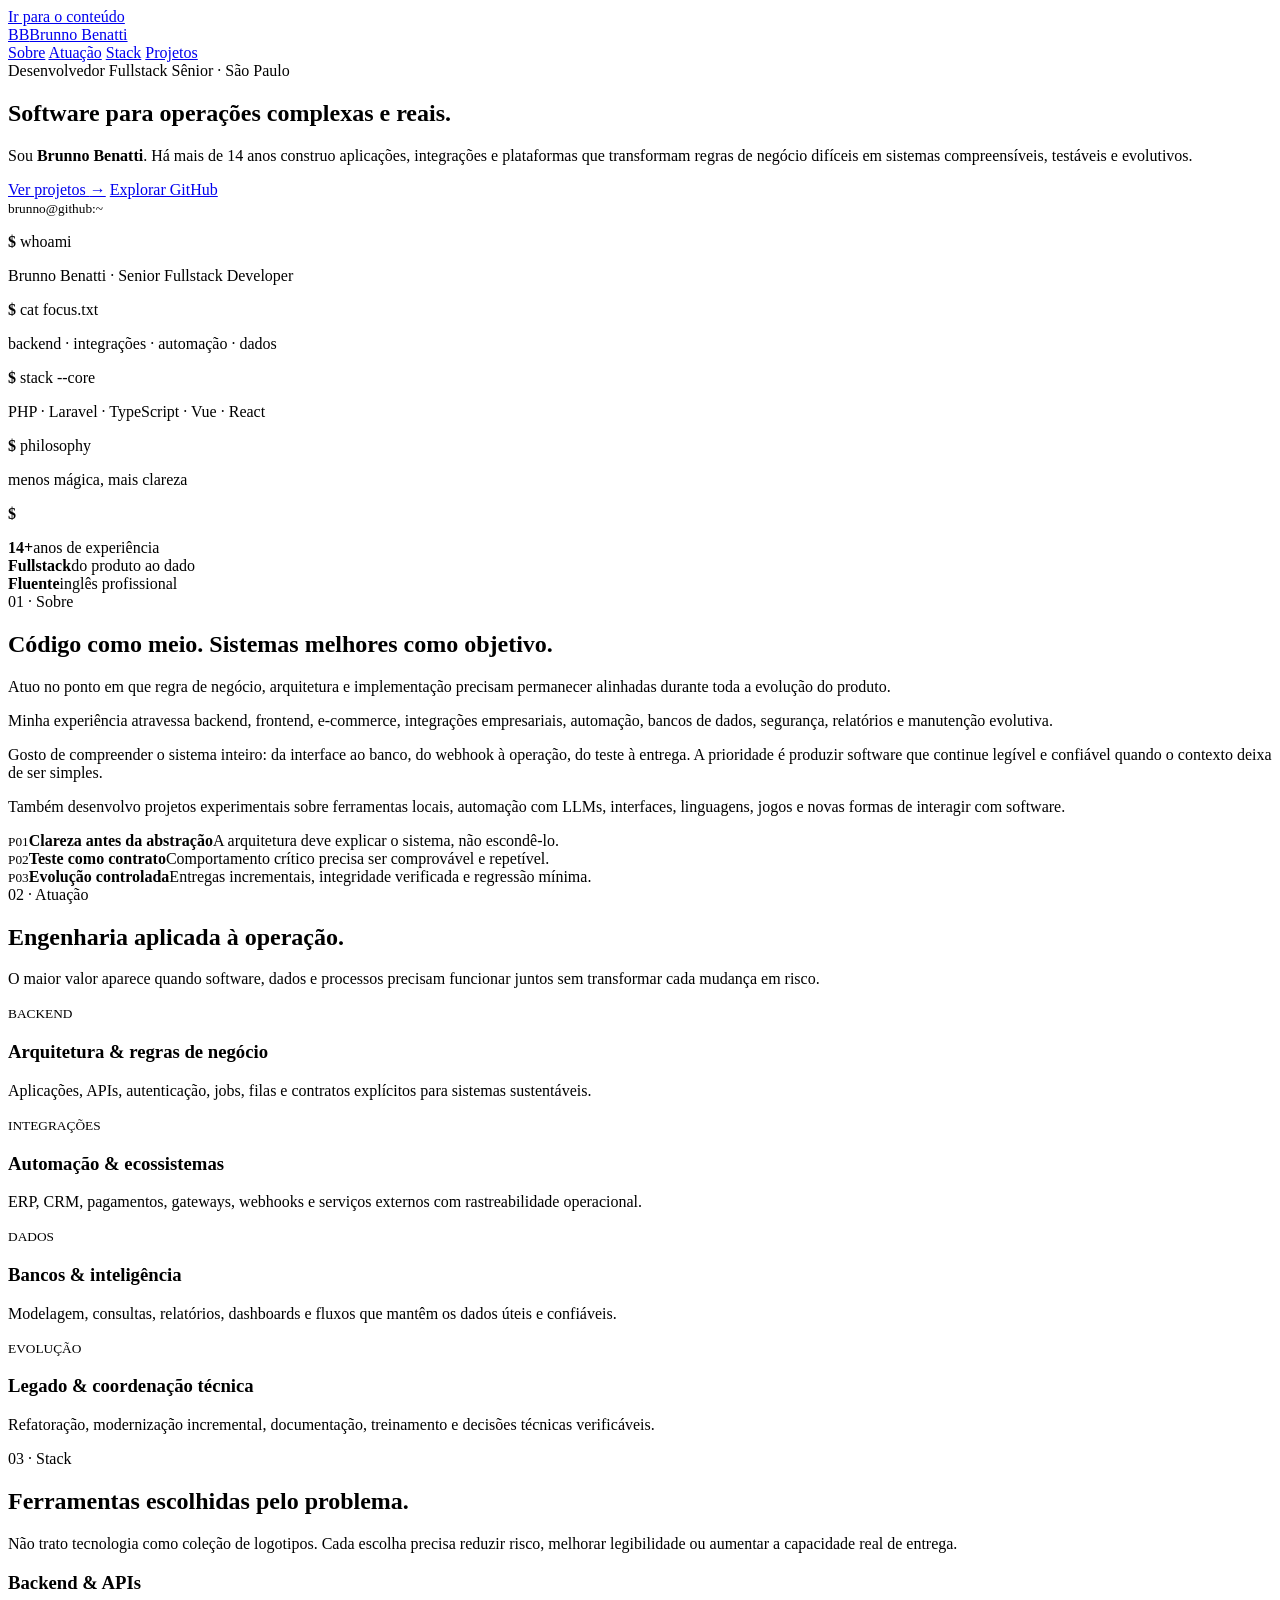
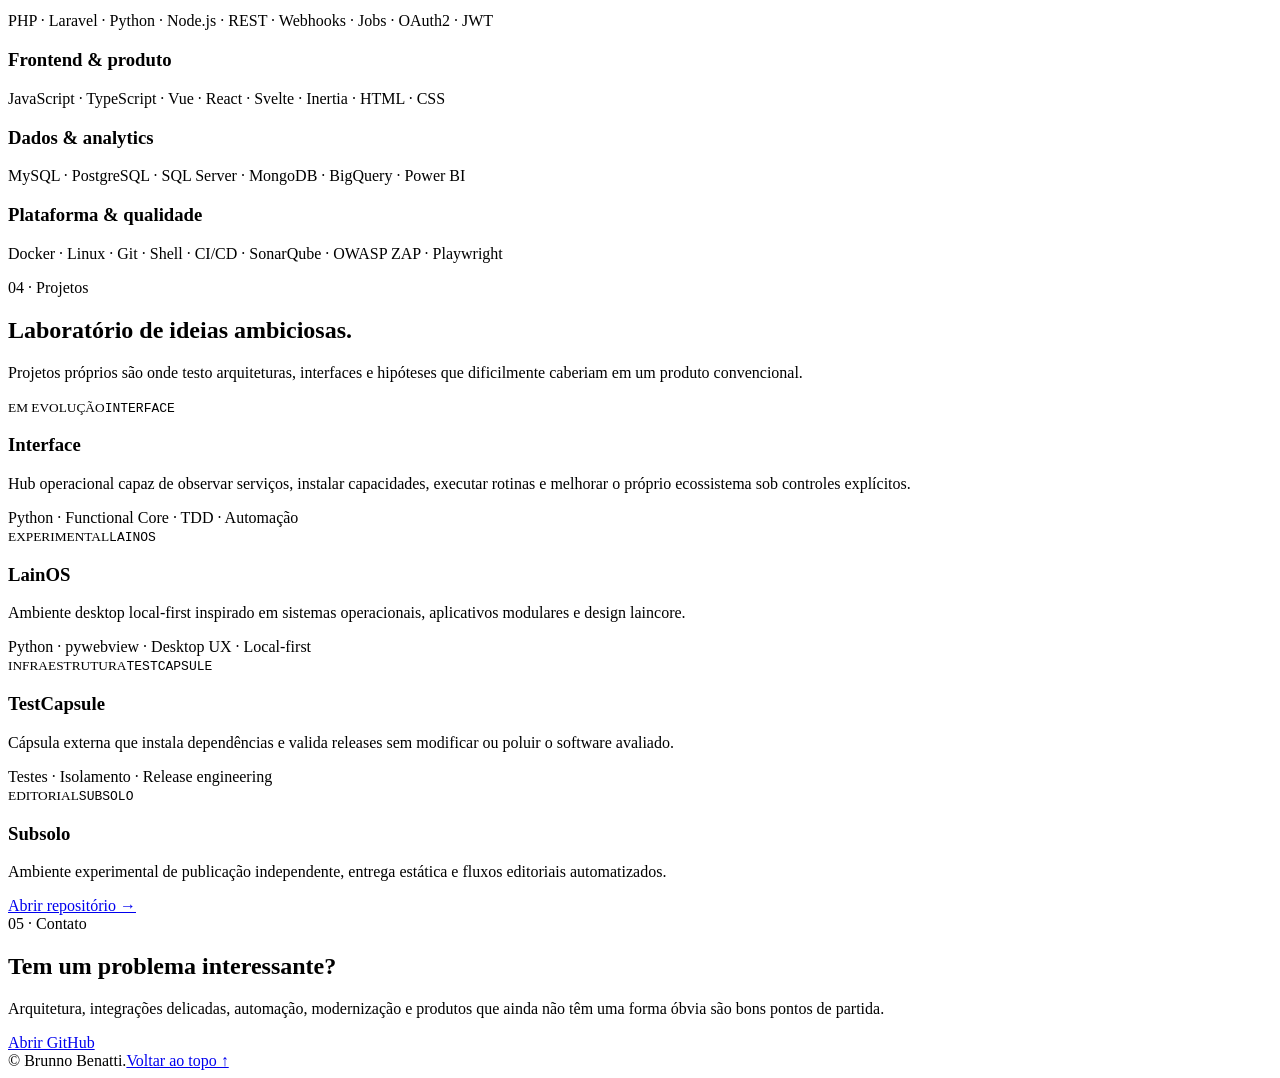
==== index.html @ 85a85fed "move portfolio page to profile repository" ====
<!doctype html>
<html lang="pt-BR">
<head>
  <meta charset="utf-8">
  <meta name="viewport" content="width=device-width, initial-scale=1">
  <meta name="theme-color" content="#0b0712">
  <meta name="description" content="Portfólio de Brunno Benatti, Desenvolvedor Fullstack Sênior especializado em backend, integrações, automação, dados e modernização de sistemas.">
  <meta name="author" content="Brunno Benatti">
  <meta property="og:title" content="Brunno Benatti — Desenvolvedor Fullstack Sênior">
  <meta property="og:description" content="Backend, integrações, automação, dados e software para operações complexas.">
  <meta property="og:type" content="website">
  <meta property="og:url" content="https://brunno-benatti.github.io/">
  <meta property="og:locale" content="pt_BR">
  <link rel="canonical" href="https://brunno-benatti.github.io/">
  <title>Brunno Benatti — Desenvolvedor Fullstack Sênior</title>
  <link rel="stylesheet" href="styles.css">
  <script type="application/ld+json">
  {
    "@context":"https://schema.org",
    "@type":"Person",
    "name":"Brunno Benatti",
    "jobTitle":"Desenvolvedor Fullstack Sênior",
    "address":{"@type":"PostalAddress","addressLocality":"São Paulo","addressRegion":"SP","addressCountry":"BR"},
    "url":"https://brunno-benatti.github.io/",
    "sameAs":["https://github.com/brunno-benatti"],
    "knowsAbout":["PHP","Laravel","JavaScript","TypeScript","Vue.js","React","APIs REST","Integrações","Automação","Bancos de dados","Arquitetura de software","Segurança de aplicações"]
  }
  </script>
</head>
<body>
  <a class="skip-link" href="#conteudo">Ir para o conteúdo</a>

  <header id="topo">
    <div class="shell nav">
      <a class="brand" href="#topo" aria-label="Voltar ao início">
        <span class="brand-mark">BB</span><span>Brunno Benatti</span>
      </a>
      <nav class="nav-links" aria-label="Navegação principal">
        <a href="#sobre">Sobre</a>
        <a href="#atuacao">Atuação</a>
        <a href="#stack">Stack</a>
        <a href="#projetos">Projetos</a>
      </nav>
    </div>
  </header>

  <main id="conteudo">
    <div class="shell">
      <section class="hero" aria-labelledby="hero-title">
        <div>
          <div class="eyebrow"><span class="status-dot"></span>Desenvolvedor Fullstack Sênior · São Paulo</div>
          <h1 id="hero-title">Software para operações <span class="gradient-text">complexas e reais.</span></h1>
          <p class="hero-copy">Sou <strong>Brunno Benatti</strong>. Há mais de 14 anos construo aplicações, integrações e plataformas que transformam regras de negócio difíceis em sistemas compreensíveis, testáveis e evolutivos.</p>
          <div class="actions">
            <a class="button primary" href="#projetos">Ver projetos <span aria-hidden="true">→</span></a>
            <a class="button" href="https://github.com/brunno-benatti?tab=repositories" target="_blank" rel="noreferrer">Explorar GitHub</a>
          </div>
        </div>

        <aside aria-label="Resumo técnico">
          <div class="terminal">
            <div class="terminal-bar"><span></span><span></span><span></span><small>brunno@github:~</small></div>
            <div class="terminal-body">
              <p><b>$</b> whoami</p><output>Brunno Benatti · Senior Fullstack Developer</output>
              <p><b>$</b> cat focus.txt</p><output>backend · integrações · automação · dados</output>
              <p><b>$</b> stack --core</p><output>PHP · Laravel · TypeScript · Vue · React</output>
              <p><b>$</b> philosophy</p><output id="terminal-message">menos mágica, mais clareza</output>
              <p><b>$</b> <i class="cursor"></i></p>
            </div>
          </div>
          <div class="metrics">
            <div><strong>14+</strong><span>anos de experiência</span></div>
            <div><strong>Fullstack</strong><span>do produto ao dado</span></div>
            <div><strong>Fluente</strong><span>inglês profissional</span></div>
          </div>
        </aside>
      </section>

      <section id="sobre" aria-labelledby="sobre-title">
        <div class="section-head reveal">
          <div><span>01 · Sobre</span><h2 id="sobre-title">Código como meio. Sistemas melhores como objetivo.</h2></div>
          <p>Atuo no ponto em que regra de negócio, arquitetura e implementação precisam permanecer alinhadas durante toda a evolução do produto.</p>
        </div>
        <div class="about-grid">
          <article class="card prose reveal">
            <p>Minha experiência atravessa backend, frontend, e-commerce, integrações empresariais, automação, bancos de dados, segurança, relatórios e manutenção evolutiva.</p>
            <p>Gosto de compreender o sistema inteiro: da interface ao banco, do webhook à operação, do teste à entrega. A prioridade é produzir software que continue legível e confiável quando o contexto deixa de ser simples.</p>
            <p>Também desenvolvo projetos experimentais sobre ferramentas locais, automação com LLMs, interfaces, linguagens, jogos e novas formas de interagir com software.</p>
          </article>
          <aside class="card principles reveal" aria-label="Princípios de trabalho">
            <div><small>P01</small><strong>Clareza antes da abstração</strong><span>A arquitetura deve explicar o sistema, não escondê-lo.</span></div>
            <div><small>P02</small><strong>Teste como contrato</strong><span>Comportamento crítico precisa ser comprovável e repetível.</span></div>
            <div><small>P03</small><strong>Evolução controlada</strong><span>Entregas incrementais, integridade verificada e regressão mínima.</span></div>
          </aside>
        </div>
      </section>

      <section id="atuacao" aria-labelledby="atuacao-title">
        <div class="section-head reveal">
          <div><span>02 · Atuação</span><h2 id="atuacao-title">Engenharia aplicada à operação.</h2></div>
          <p>O maior valor aparece quando software, dados e processos precisam funcionar juntos sem transformar cada mudança em risco.</p>
        </div>
        <div class="work-grid">
          <article class="card reveal"><small>BACKEND</small><h3>Arquitetura & regras de negócio</h3><p>Aplicações, APIs, autenticação, jobs, filas e contratos explícitos para sistemas sustentáveis.</p></article>
          <article class="card reveal"><small>INTEGRAÇÕES</small><h3>Automação & ecossistemas</h3><p>ERP, CRM, pagamentos, gateways, webhooks e serviços externos com rastreabilidade operacional.</p></article>
          <article class="card reveal"><small>DADOS</small><h3>Bancos & inteligência</h3><p>Modelagem, consultas, relatórios, dashboards e fluxos que mantêm os dados úteis e confiáveis.</p></article>
          <article class="card reveal"><small>EVOLUÇÃO</small><h3>Legado & coordenação técnica</h3><p>Refatoração, modernização incremental, documentação, treinamento e decisões técnicas verificáveis.</p></article>
        </div>
      </section>

      <section id="stack" aria-labelledby="stack-title">
        <div class="section-head reveal">
          <div><span>03 · Stack</span><h2 id="stack-title">Ferramentas escolhidas pelo problema.</h2></div>
          <p>Não trato tecnologia como coleção de logotipos. Cada escolha precisa reduzir risco, melhorar legibilidade ou aumentar a capacidade real de entrega.</p>
        </div>
        <div class="stack-grid">
          <article class="card reveal"><h3>Backend & APIs</h3><p>PHP · Laravel · Python · Node.js · REST · Webhooks · Jobs · OAuth2 · JWT</p></article>
          <article class="card reveal"><h3>Frontend & produto</h3><p>JavaScript · TypeScript · Vue · React · Svelte · Inertia · HTML · CSS</p></article>
          <article class="card reveal"><h3>Dados & analytics</h3><p>MySQL · PostgreSQL · SQL Server · MongoDB · BigQuery · Power BI</p></article>
          <article class="card reveal"><h3>Plataforma & qualidade</h3><p>Docker · Linux · Git · Shell · CI/CD · SonarQube · OWASP ZAP · Playwright</p></article>
        </div>
      </section>

      <section id="projetos" aria-labelledby="projetos-title">
        <div class="section-head reveal">
          <div><span>04 · Projetos</span><h2 id="projetos-title">Laboratório de ideias ambiciosas.</h2></div>
          <p>Projetos próprios são onde testo arquiteturas, interfaces e hipóteses que dificilmente caberiam em um produto convencional.</p>
        </div>
        <div class="projects">
          <article class="card project reveal"><div><small>EM EVOLUÇÃO</small><code>INTERFACE</code></div><h3>Interface</h3><p>Hub operacional capaz de observar serviços, instalar capacidades, executar rotinas e melhorar o próprio ecossistema sob controles explícitos.</p><span>Python · Functional Core · TDD · Automação</span></article>
          <article class="card project reveal"><div><small>EXPERIMENTAL</small><code>LAINOS</code></div><h3>LainOS</h3><p>Ambiente desktop local-first inspirado em sistemas operacionais, aplicativos modulares e design laincore.</p><span>Python · pywebview · Desktop UX · Local-first</span></article>
          <article class="card project reveal"><div><small>INFRAESTRUTURA</small><code>TESTCAPSULE</code></div><h3>TestCapsule</h3><p>Cápsula externa que instala dependências e valida releases sem modificar ou poluir o software avaliado.</p><span>Testes · Isolamento · Release engineering</span></article>
          <article class="card project reveal"><div><small>EDITORIAL</small><code>SUBSOLO</code></div><h3>Subsolo</h3><p>Ambiente experimental de publicação independente, entrega estática e fluxos editoriais automatizados.</p><a href="https://github.com/brunno-benatti/subsolo" target="_blank" rel="noreferrer">Abrir repositório →</a></article>
        </div>
      </section>

      <section aria-labelledby="contato-title">
        <div class="contact reveal">
          <div><span>05 · Contato</span><h2 id="contato-title">Tem um problema interessante?</h2><p>Arquitetura, integrações delicadas, automação, modernização e produtos que ainda não têm uma forma óbvia são bons pontos de partida.</p></div>
          <a class="button primary" href="https://github.com/brunno-benatti" target="_blank" rel="noreferrer">Abrir GitHub</a>
        </div>
      </section>
    </div>
  </main>

  <footer><div class="shell"><span>© <span id="year"></span> Brunno Benatti.</span><a href="#topo">Voltar ao topo ↑</a></div></footer>
  <script src="script.js" defer></script>
</body>
</html>
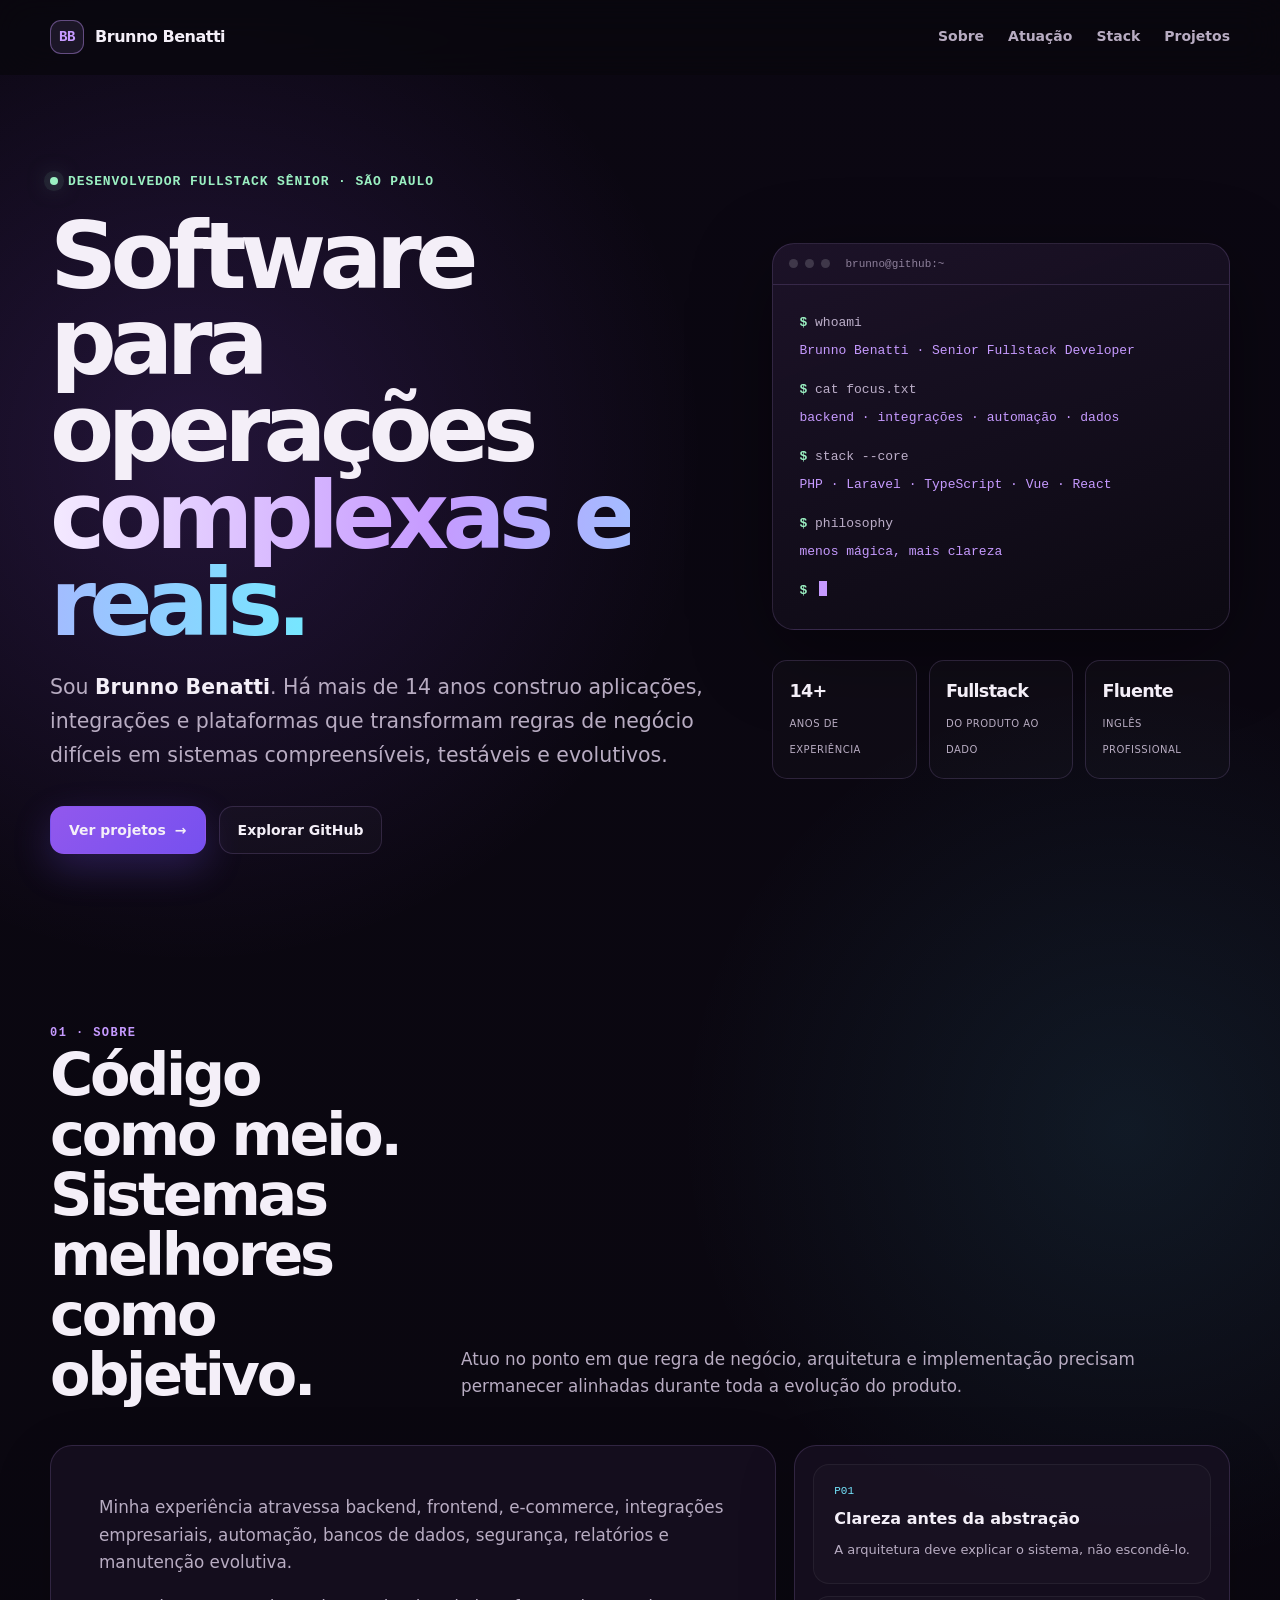
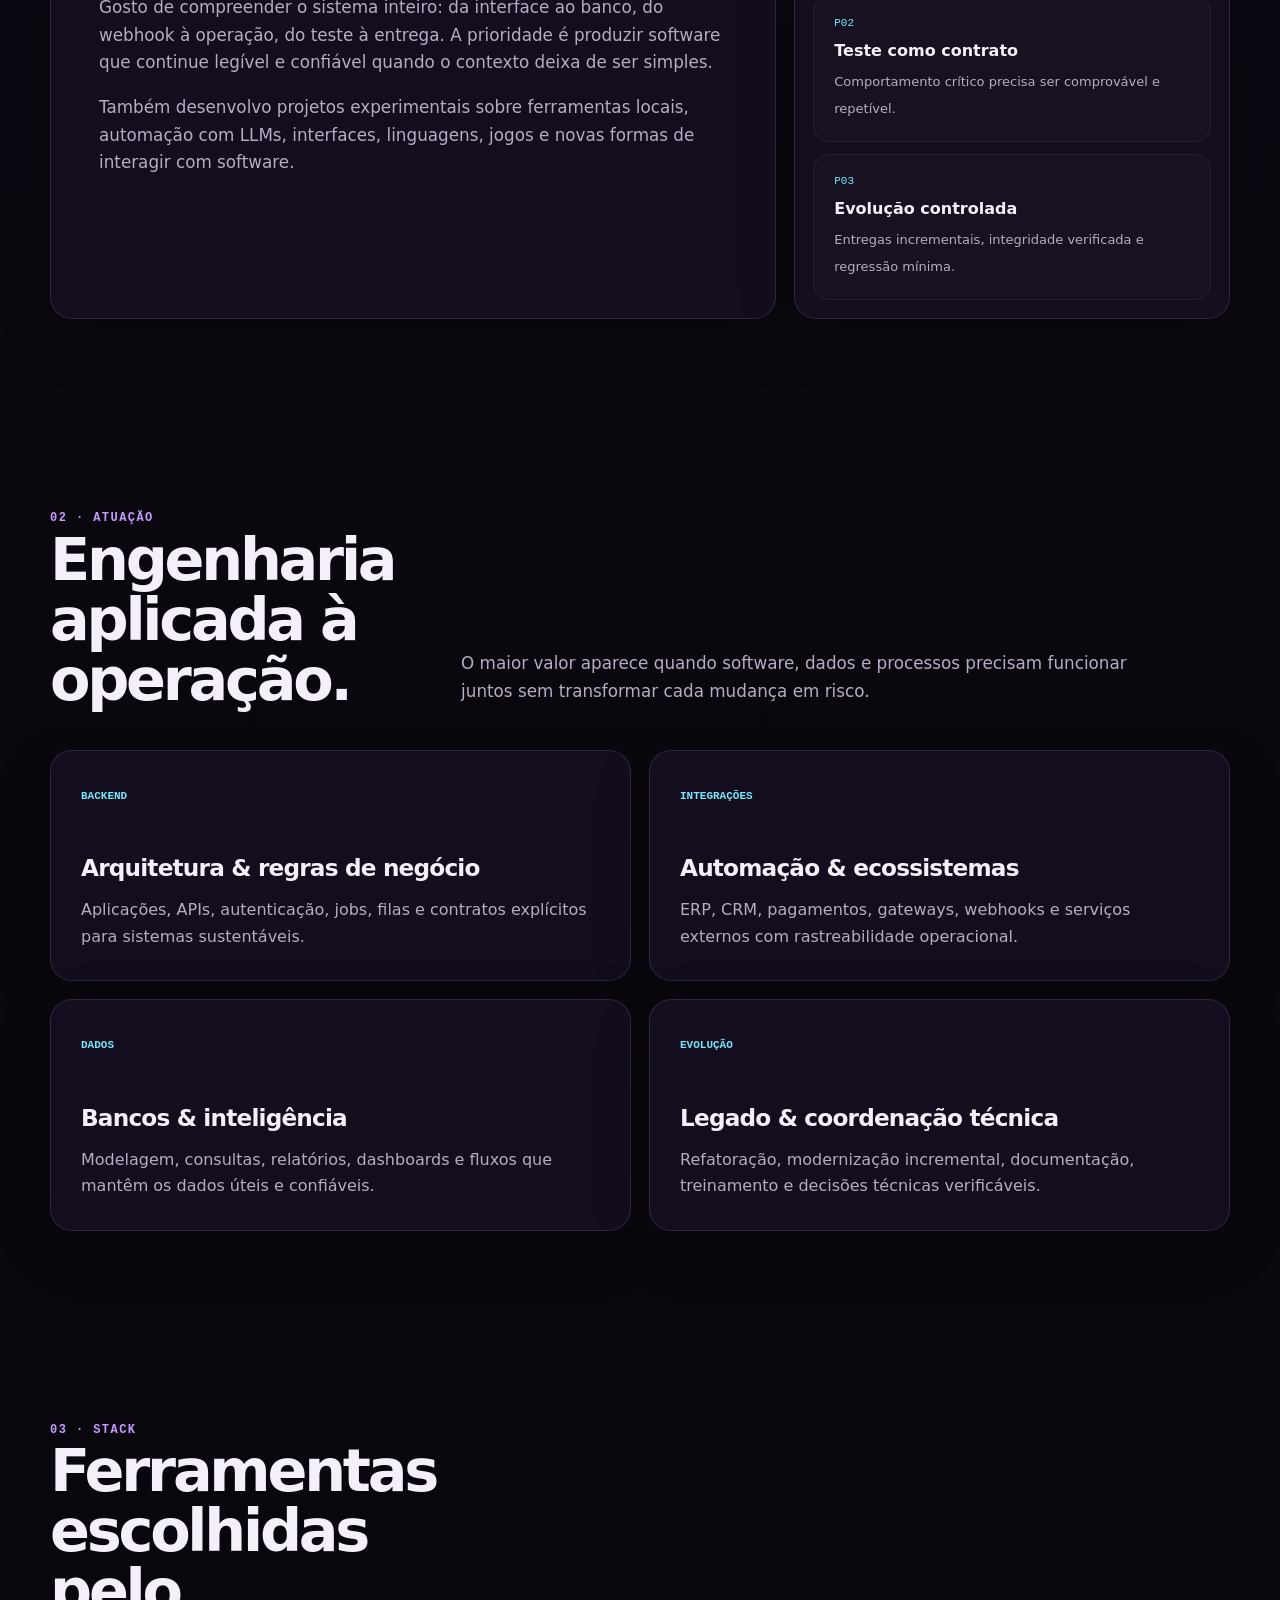
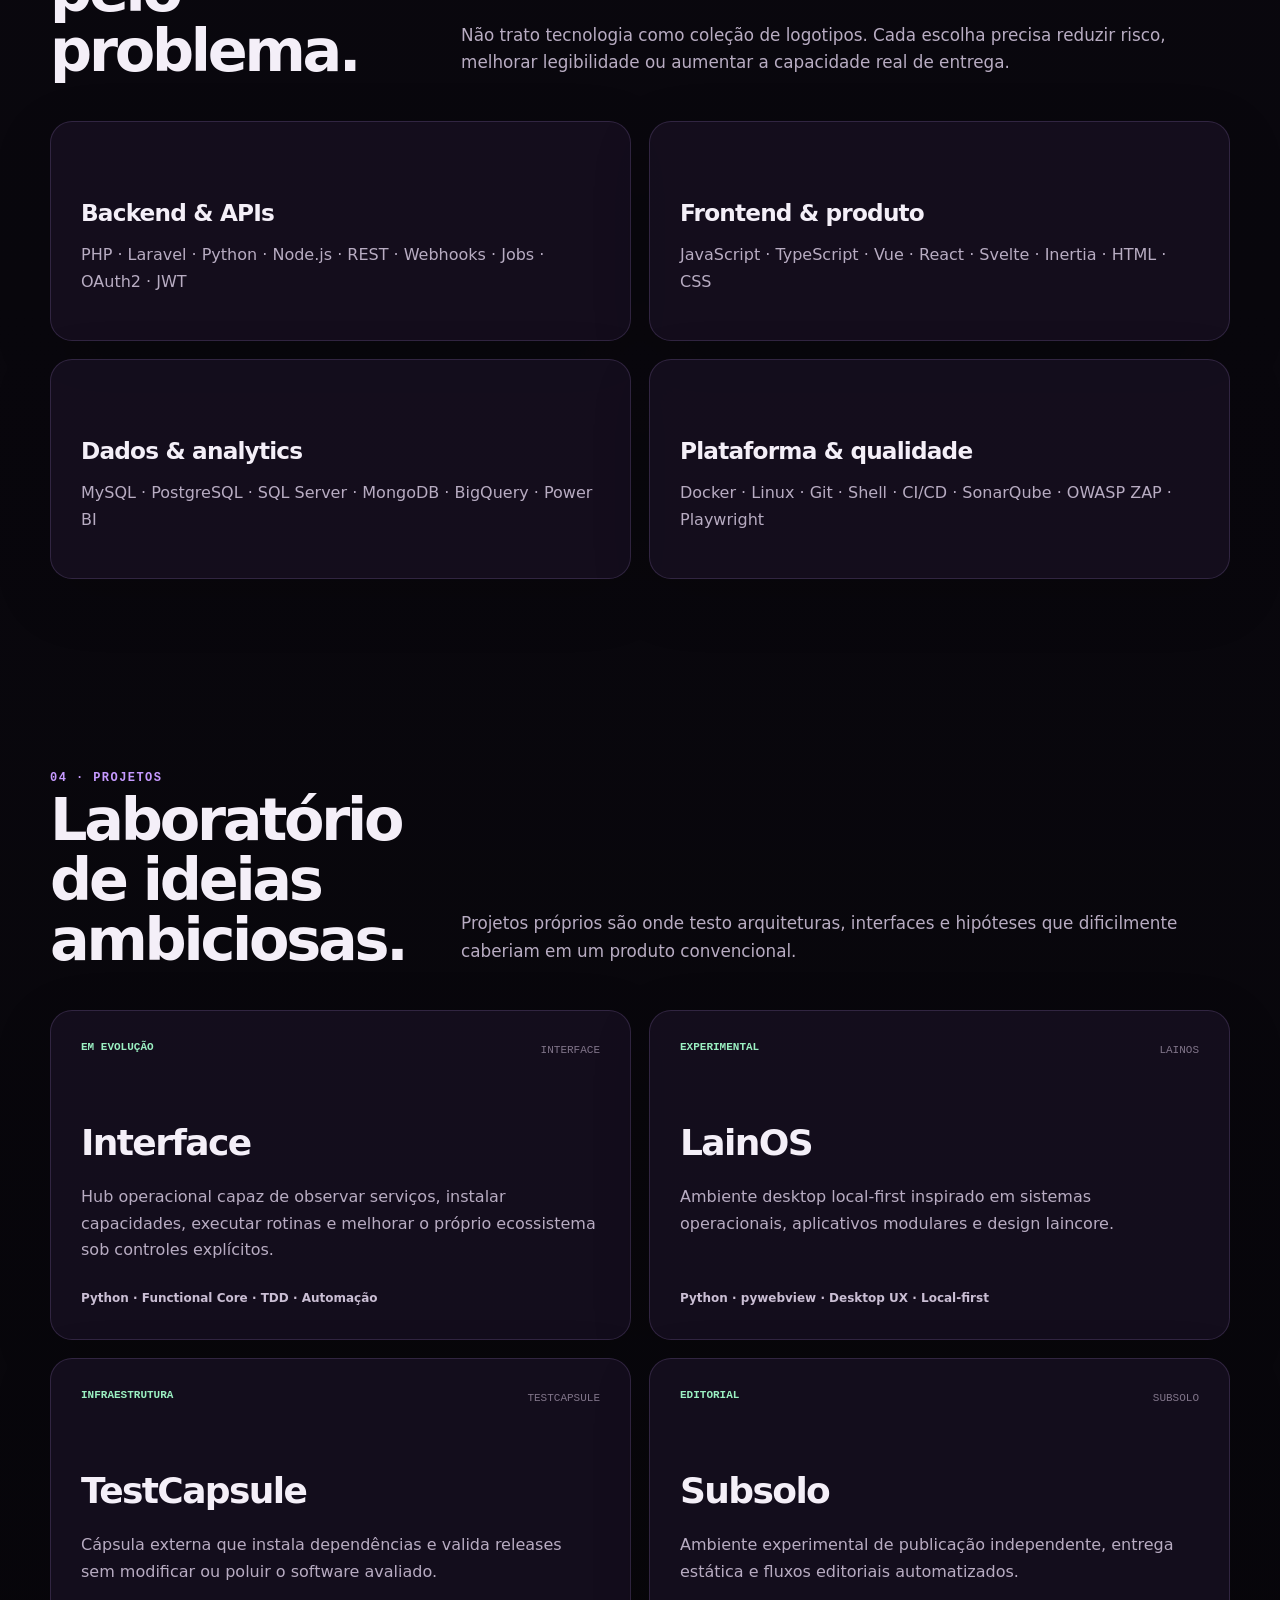
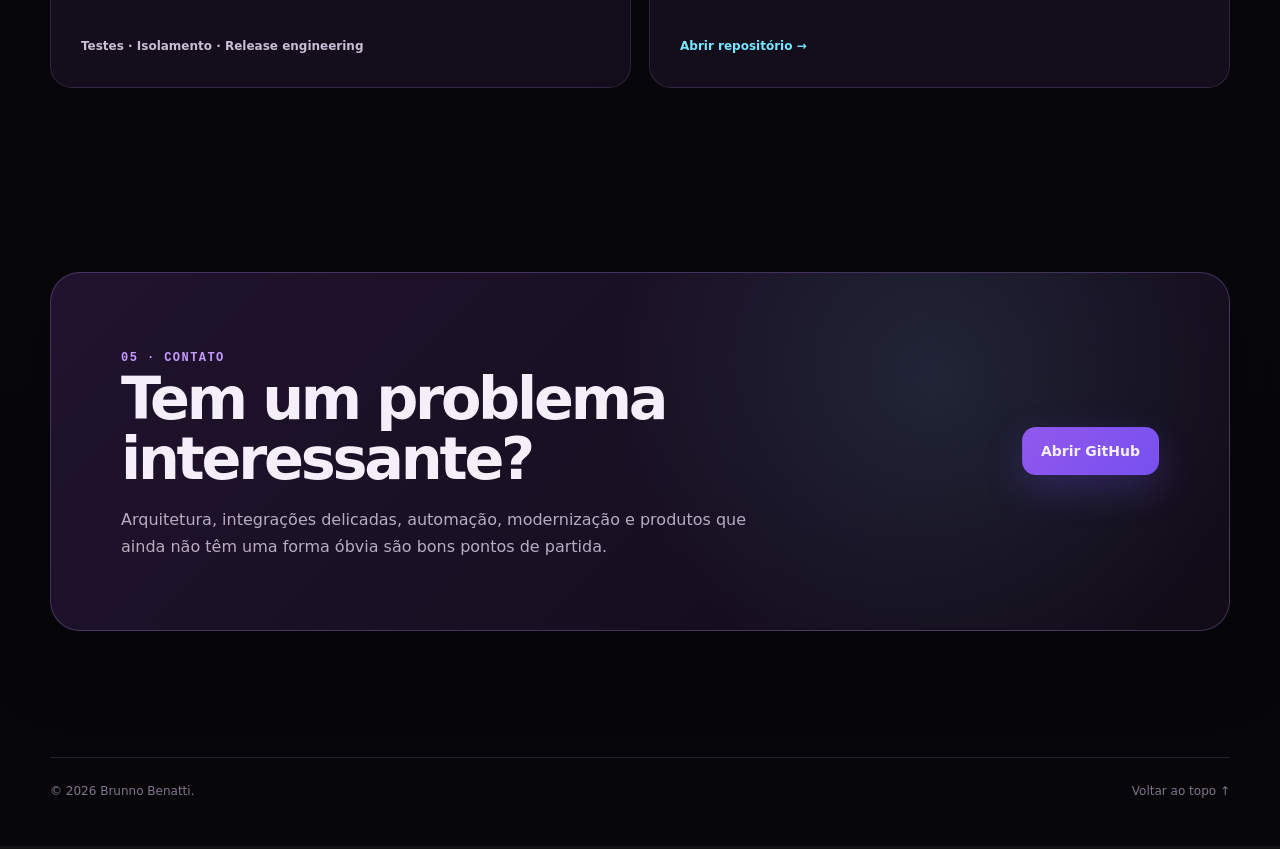
==== commit fbd42ff7: "correct portfolio canonical URL" ====
--- a/index.html
+++ b/index.html
@@ -9,9 +9,9 @@
   <meta property="og:title" content="Brunno Benatti — Desenvolvedor Fullstack Sênior">
   <meta property="og:description" content="Backend, integrações, automação, dados e software para operações complexas.">
   <meta property="og:type" content="website">
-  <meta property="og:url" content="https://brunno-benatti.github.io/">
+  <meta property="og:url" content="https://brunno-benatti.github.io/brunno-benatti/">
   <meta property="og:locale" content="pt_BR">
-  <link rel="canonical" href="https://brunno-benatti.github.io/">
+  <link rel="canonical" href="https://brunno-benatti.github.io/brunno-benatti/">
   <title>Brunno Benatti — Desenvolvedor Fullstack Sênior</title>
   <link rel="stylesheet" href="styles.css">
   <script type="application/ld+json">
@@ -21,7 +21,7 @@
     "name":"Brunno Benatti",
     "jobTitle":"Desenvolvedor Fullstack Sênior",
     "address":{"@type":"PostalAddress","addressLocality":"São Paulo","addressRegion":"SP","addressCountry":"BR"},
-    "url":"https://brunno-benatti.github.io/",
+    "url":"https://brunno-benatti.github.io/brunno-benatti/",
     "sameAs":["https://github.com/brunno-benatti"],
     "knowsAbout":["PHP","Laravel","JavaScript","TypeScript","Vue.js","React","APIs REST","Integrações","Automação","Bancos de dados","Arquitetura de software","Segurança de aplicações"]
   }
--- a/styles.css
+++ b/styles.css
@@ -0,0 +1,141 @@
+:root {
+  color-scheme: dark;
+  --bg: #09070d;
+  --panel: rgba(24, 16, 34, .78);
+  --text: #f4eff8;
+  --muted: #b8acc2;
+  --line: rgba(207, 164, 255, .16);
+  --violet: #c69aff;
+  --violet-strong: #9258ed;
+  --cyan: #76e7ff;
+  --green: #9bf0c2;
+  --radius: 22px;
+  --max: 1180px;
+}
+
+* { box-sizing: border-box; }
+html { scroll-behavior: smooth; scroll-padding-top: 88px; }
+body {
+  margin: 0;
+  min-width: 320px;
+  overflow-x: hidden;
+  color: var(--text);
+  background:
+    radial-gradient(circle at 15% 8%, rgba(157, 88, 255, .17), transparent 32rem),
+    radial-gradient(circle at 88% 20%, rgba(81, 214, 255, .09), transparent 28rem),
+    linear-gradient(180deg, #0b0712, var(--bg) 62%, #07060a);
+  font-family: Inter, ui-sans-serif, system-ui, -apple-system, BlinkMacSystemFont, "Segoe UI", sans-serif;
+  line-height: 1.65;
+}
+body::before {
+  content: "";
+  position: fixed;
+  inset: 0;
+  pointer-events: none;
+  opacity: .18;
+  background-image: linear-gradient(rgba(255,255,255,.025) 1px, transparent 1px), linear-gradient(90deg,rgba(255,255,255,.025) 1px,transparent 1px);
+  background-size: 44px 44px;
+  mask-image: linear-gradient(to bottom, black, transparent 82%);
+}
+a { color: inherit; text-decoration: none; }
+h1, h2, h3, p { margin-top: 0; }
+.shell { width: min(calc(100% - 36px), var(--max)); margin-inline: auto; }
+.skip-link { position: fixed; top: -100px; left: 16px; z-index: 100; padding: 10px 14px; border-radius: 10px; background: var(--text); color: var(--bg); }
+.skip-link:focus { top: 16px; }
+
+header { position: sticky; top: 0; z-index: 50; border-bottom: 1px solid transparent; background: rgba(9,7,13,.72); backdrop-filter: blur(18px); transition: .2s ease; }
+header.scrolled { border-color: var(--line); background: rgba(9,7,13,.94); }
+.nav { min-height: 74px; display: flex; align-items: center; justify-content: space-between; gap: 24px; }
+.brand { display: inline-flex; align-items: center; gap: 11px; font-weight: 800; letter-spacing: -.03em; }
+.brand-mark { width: 34px; aspect-ratio: 1; display: grid; place-items: center; border: 1px solid rgba(198,154,255,.42); border-radius: 11px; background: rgba(198,154,255,.1); color: var(--violet); font: 700 14px ui-monospace, monospace; }
+.nav-links { display: flex; gap: 24px; color: var(--muted); font-size: 14px; font-weight: 650; }
+.nav-links a { padding-block: 7px; border-bottom: 1px solid transparent; }
+.nav-links a:hover, .nav-links a.active { color: var(--text); border-color: var(--violet); }
+
+main { position: relative; z-index: 1; }
+.hero { min-height: calc(100vh - 74px); display: grid; grid-template-columns: minmax(0,1.18fr) minmax(330px,.82fr); align-items: center; gap: 64px; padding-block: 92px 72px; }
+.eyebrow { display: inline-flex; align-items: center; gap: 10px; margin-bottom: 24px; color: var(--green); font: 700 13px ui-monospace, monospace; letter-spacing: .07em; text-transform: uppercase; }
+.status-dot { width: 8px; aspect-ratio: 1; border-radius: 50%; background: var(--green); box-shadow: 0 0 0 6px rgba(155,240,194,.08), 0 0 22px rgba(155,240,194,.56); }
+h1 { max-width: 830px; margin-bottom: 24px; font-size: clamp(3.15rem, 7.3vw, 7rem); line-height: .93; letter-spacing: -.072em; }
+.gradient-text { color: transparent; background: linear-gradient(92deg,#f4eaff,var(--violet) 46%,var(--cyan)); background-clip: text; -webkit-background-clip: text; }
+.hero-copy { max-width: 720px; margin-bottom: 34px; color: var(--muted); font-size: clamp(1.05rem,2vw,1.28rem); }
+.hero-copy strong { color: var(--text); }
+.actions { display: flex; flex-wrap: wrap; gap: 13px; }
+.button { min-height: 48px; display: inline-flex; align-items: center; justify-content: center; gap: 9px; padding: 0 18px; border: 1px solid var(--line); border-radius: 14px; background: rgba(255,255,255,.025); font-size: 14px; font-weight: 750; transition: .2s ease; }
+.button:hover { transform: translateY(-2px); border-color: rgba(198,154,255,.45); background: rgba(198,154,255,.08); }
+.button.primary { border-color: transparent; background: linear-gradient(135deg,var(--violet-strong),#7650ef); box-shadow: 0 14px 38px rgba(125,86,255,.24); }
+
+.terminal { overflow: hidden; border: 1px solid var(--line); border-radius: var(--radius); background: linear-gradient(160deg,rgba(30,20,43,.9),rgba(13,10,18,.94)); box-shadow: 0 22px 80px rgba(0,0,0,.4); }
+.terminal-bar { display: flex; align-items: center; gap: 7px; padding: 14px 16px; border-bottom: 1px solid var(--line); }
+.terminal-bar span { width: 9px; aspect-ratio: 1; border-radius: 50%; background: rgba(255,255,255,.16); }
+.terminal-bar small { margin-left: 8px; color: #8f819c; font: 11px ui-monospace, monospace; }
+.terminal-body { min-height: 330px; padding: 26px; font: 13px/1.85 ui-monospace, monospace; }
+.terminal-body p { margin-bottom: 0; color: #bcaec9; }
+.terminal-body b { color: var(--green); }
+.terminal-body output { display: block; margin: 4px 0 15px; color: var(--violet); }
+.cursor { display: inline-block; width: 8px; height: 15px; margin-left: 4px; vertical-align: -2px; background: var(--violet); animation: blink .9s steps(1) infinite; }
+@keyframes blink { 50% { opacity: 0; } }
+.metrics { display: grid; grid-template-columns: repeat(3,minmax(0,1fr)); gap: 12px; margin-top: 30px; }
+.metrics div { padding: 16px; border: 1px solid var(--line); border-radius: 15px; background: rgba(255,255,255,.018); }
+.metrics strong { display: block; margin-bottom: 3px; font-size: 1.1rem; letter-spacing: -.04em; }
+.metrics span { color: var(--muted); font-size: 10px; letter-spacing: .05em; text-transform: uppercase; }
+
+section { padding-block: 92px; }
+.section-head { display: grid; grid-template-columns: minmax(0,.48fr) minmax(0,1fr); gap: 42px; margin-bottom: 40px; }
+.section-head span, .contact span { color: var(--violet); font: 800 12px ui-monospace, monospace; letter-spacing: .12em; text-transform: uppercase; }
+h2 { margin-bottom: 0; font-size: clamp(2.2rem,4.6vw,4.4rem); line-height: 1.02; letter-spacing: -.055em; }
+.section-head > p { max-width: 720px; align-self: end; margin-bottom: 4px; color: var(--muted); font-size: 1.05rem; }
+.card { position: relative; overflow: hidden; border: 1px solid var(--line); border-radius: var(--radius); background: var(--panel); box-shadow: 0 18px 60px rgba(0,0,0,.16); }
+.about-grid { display: grid; grid-template-columns: 1.25fr .75fr; gap: 18px; }
+.prose { padding: clamp(26px,5vw,48px); }
+.prose p { max-width: 760px; color: var(--muted); font-size: 1.05rem; }
+.prose p:last-child { margin-bottom: 0; }
+.principles { display: grid; gap: 12px; padding: 18px; }
+.principles div { min-height: 105px; padding: 20px; border: 1px solid rgba(255,255,255,.055); border-radius: 16px; background: rgba(255,255,255,.02); }
+.principles small { display: block; margin-bottom: 9px; color: var(--cyan); font: 11px ui-monospace, monospace; }
+.principles strong { display: block; margin-bottom: 4px; }
+.principles span { color: var(--muted); font-size: 13px; }
+.work-grid, .stack-grid { display: grid; grid-template-columns: repeat(2,minmax(0,1fr)); gap: 18px; }
+.work-grid article, .stack-grid article { min-height: 220px; padding: 30px; transition: .25s ease; }
+.work-grid article:hover, .stack-grid article:hover, .project:hover { transform: translateY(-5px); border-color: rgba(198,154,255,.34); }
+.work-grid small { color: var(--cyan); font: 750 11px ui-monospace, monospace; }
+.work-grid h3, .stack-grid h3 { margin: 42px 0 10px; font-size: 1.45rem; letter-spacing: -.035em; }
+.work-grid p, .stack-grid p { margin-bottom: 0; color: var(--muted); }
+.projects { display: grid; grid-template-columns: repeat(2,minmax(0,1fr)); gap: 18px; }
+.project { min-height: 330px; display: flex; flex-direction: column; padding: 30px; transition: .25s ease; }
+.project > div { display: flex; justify-content: space-between; gap: 20px; margin-bottom: 54px; }
+.project small { color: var(--green); font: 750 11px ui-monospace, monospace; }
+.project code { color: #81758a; font-size: 11px; }
+.project h3 { margin-bottom: 12px; font-size: clamp(1.65rem,3vw,2.25rem); letter-spacing: -.045em; }
+.project p { color: var(--muted); }
+.project > span, .project > a { margin-top: auto; color: #cabed4; font-size: 12px; font-weight: 700; }
+.project > a { color: var(--cyan); }
+.contact { display: grid; grid-template-columns: 1fr auto; align-items: center; gap: 40px; padding: clamp(30px,7vw,70px); border: 1px solid rgba(198,154,255,.25); border-radius: 30px; background: radial-gradient(circle at 75% 30%,rgba(118,231,255,.1),transparent 20rem),linear-gradient(135deg,rgba(33,20,48,.96),rgba(18,12,25,.96)); box-shadow: 0 22px 80px rgba(0,0,0,.4); }
+.contact h2 { max-width: 720px; margin-bottom: 18px; }
+.contact p { max-width: 670px; margin-bottom: 0; color: var(--muted); }
+footer { padding-block: 34px 44px; color: #82758e; font-size: 12px; }
+footer .shell { display: flex; justify-content: space-between; gap: 18px; padding-top: 24px; border-top: 1px solid var(--line); }
+.reveal { opacity: 0; transform: translateY(20px); transition: opacity .6s ease, transform .6s ease; }
+.reveal.visible { opacity: 1; transform: none; }
+
+@media (max-width: 920px) {
+  .hero, .section-head, .about-grid, .contact { grid-template-columns: 1fr; }
+  .hero { padding-top: 72px; }
+  .terminal { max-width: 620px; }
+  .contact .button { justify-self: start; }
+}
+@media (max-width: 680px) {
+  .shell { width: min(calc(100% - 24px),var(--max)); }
+  .nav-links { display: none; }
+  .hero { min-height: auto; gap: 44px; padding-block: 64px 46px; }
+  h1 { font-size: clamp(3rem,16vw,5.2rem); }
+  section { padding-block: 68px; }
+  .metrics, .work-grid, .stack-grid, .projects { grid-template-columns: 1fr; }
+  .terminal-body { min-height: 300px; padding: 21px; font-size: 12px; }
+  footer .shell { flex-direction: column; }
+}
+@media (prefers-reduced-motion: reduce) {
+  html { scroll-behavior: auto; }
+  *, *::before, *::after { animation-duration: .01ms !important; animation-iteration-count: 1 !important; transition-duration: .01ms !important; }
+  .reveal { opacity: 1; transform: none; }
+}
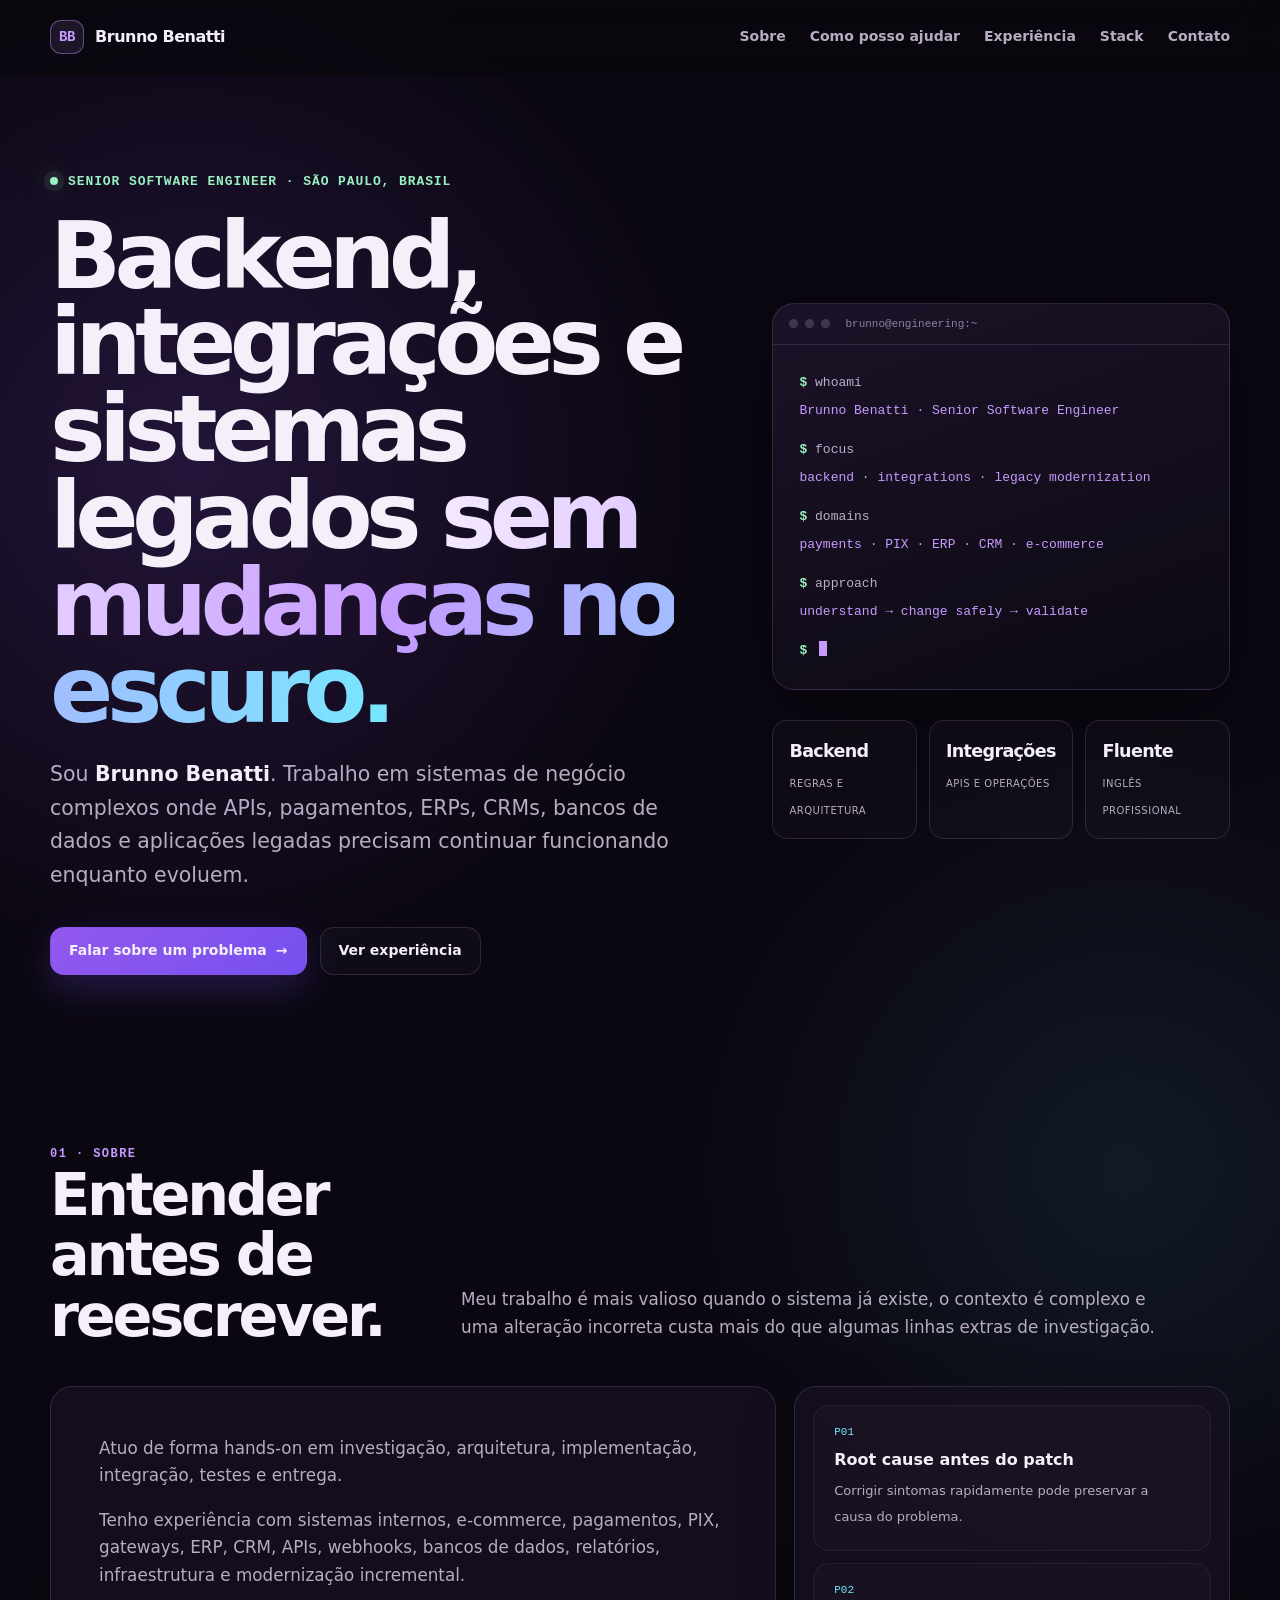
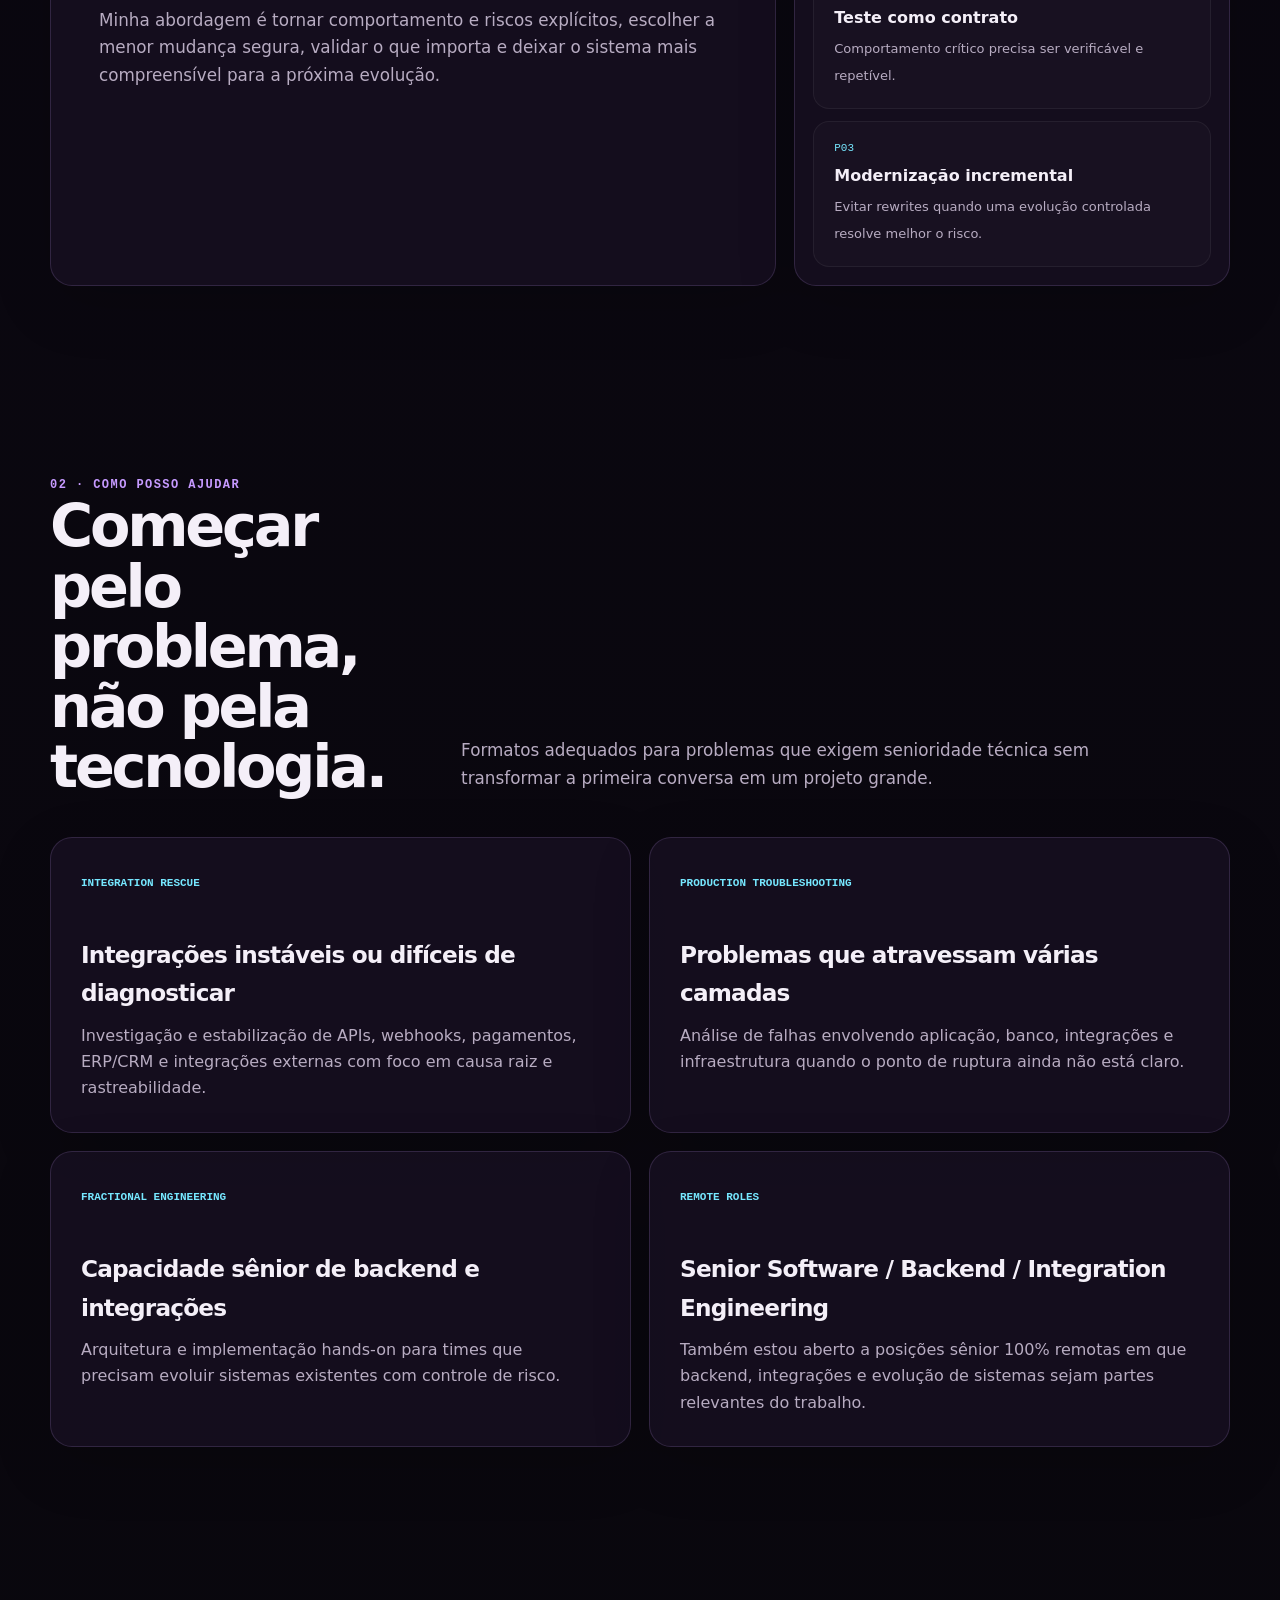
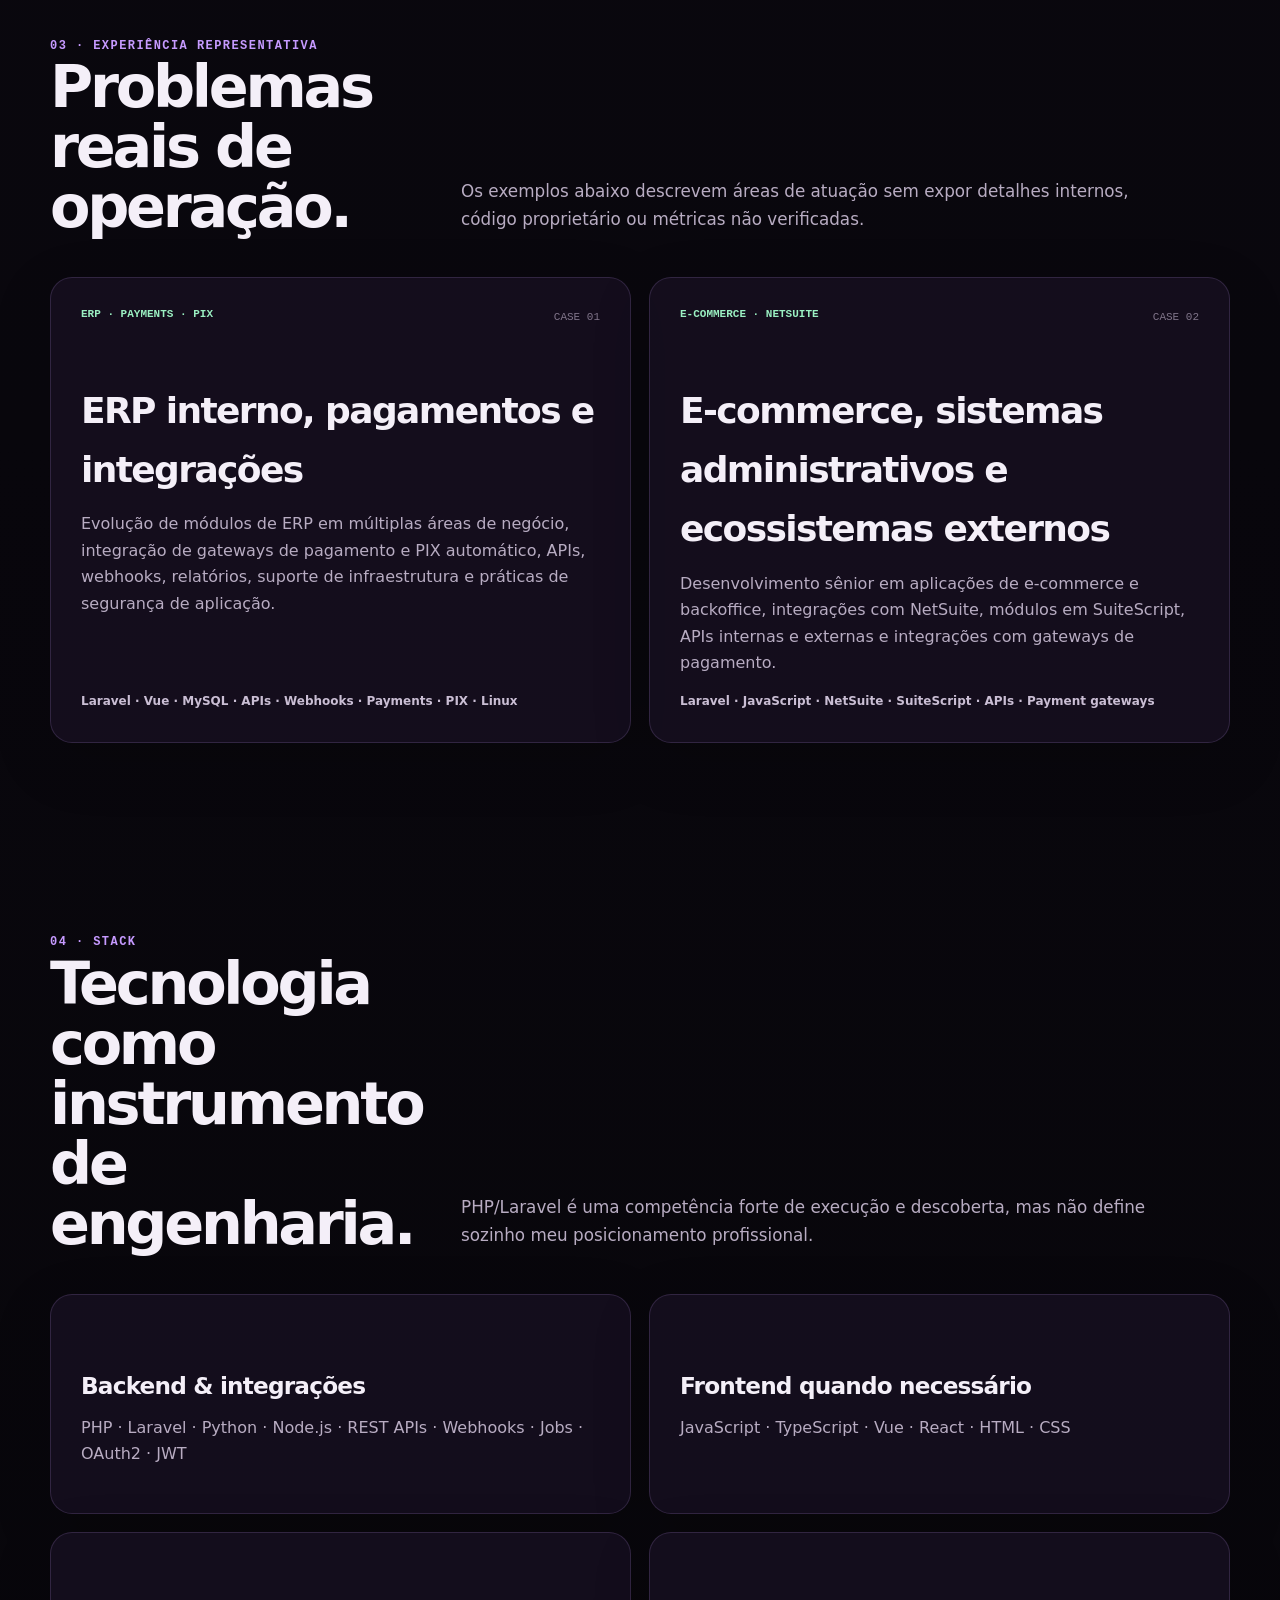
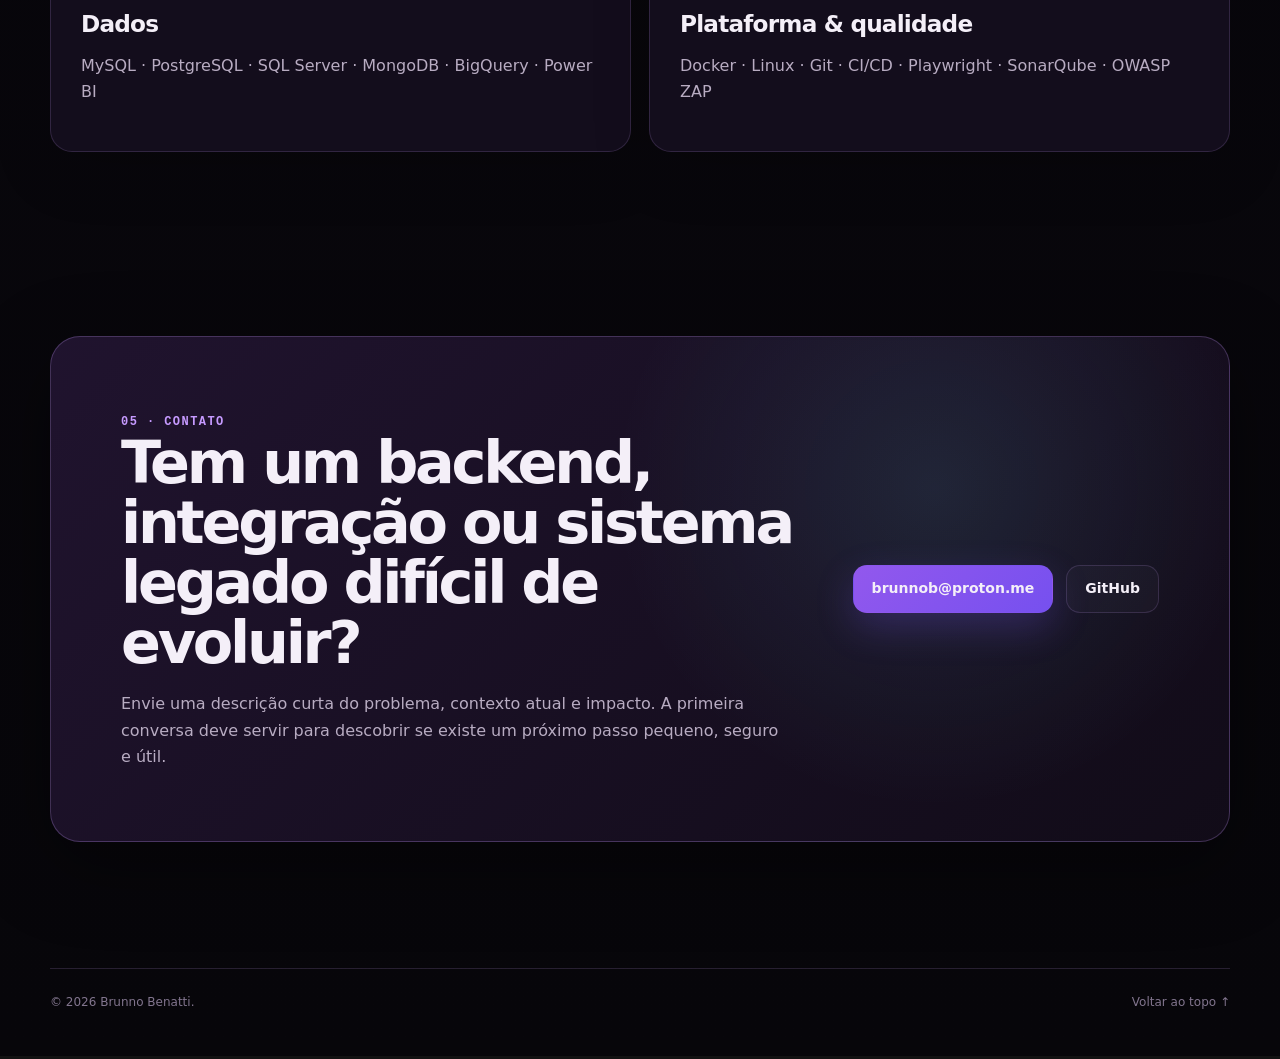
==== commit 5bba6461: "Refocus portfolio on backend, integrations and freelance conversion" ====
--- a/index.html
+++ b/index.html
@@ -4,26 +4,27 @@
   <meta charset="utf-8">
   <meta name="viewport" content="width=device-width, initial-scale=1">
   <meta name="theme-color" content="#0b0712">
-  <meta name="description" content="Portfólio de Brunno Benatti, Desenvolvedor Fullstack Sênior especializado em backend, integrações, automação, dados e modernização de sistemas.">
+  <meta name="description" content="Brunno Benatti — Senior Software Engineer especializado em backend, integrações, pagamentos e modernização de sistemas legados.">
   <meta name="author" content="Brunno Benatti">
-  <meta property="og:title" content="Brunno Benatti — Desenvolvedor Fullstack Sênior">
-  <meta property="og:description" content="Backend, integrações, automação, dados e software para operações complexas.">
+  <meta property="og:title" content="Brunno Benatti — Senior Software Engineer">
+  <meta property="og:description" content="Backend Engineering, Systems Integration e Legacy Modernization para sistemas de negócio complexos.">
   <meta property="og:type" content="website">
   <meta property="og:url" content="https://brunno-benatti.github.io/brunno-benatti/">
   <meta property="og:locale" content="pt_BR">
   <link rel="canonical" href="https://brunno-benatti.github.io/brunno-benatti/">
-  <title>Brunno Benatti — Desenvolvedor Fullstack Sênior</title>
+  <title>Brunno Benatti — Senior Software Engineer</title>
   <link rel="stylesheet" href="styles.css">
   <script type="application/ld+json">
   {
     "@context":"https://schema.org",
     "@type":"Person",
     "name":"Brunno Benatti",
-    "jobTitle":"Desenvolvedor Fullstack Sênior",
+    "jobTitle":"Senior Software Engineer",
     "address":{"@type":"PostalAddress","addressLocality":"São Paulo","addressRegion":"SP","addressCountry":"BR"},
+    "email":"mailto:brunnob@proton.me",
     "url":"https://brunno-benatti.github.io/brunno-benatti/",
     "sameAs":["https://github.com/brunno-benatti"],
-    "knowsAbout":["PHP","Laravel","JavaScript","TypeScript","Vue.js","React","APIs REST","Integrações","Automação","Bancos de dados","Arquitetura de software","Segurança de aplicações"]
+    "knowsAbout":["Backend Engineering","Systems Integration","Legacy Modernization","PHP","Laravel","REST APIs","Webhooks","Payments","PIX","ERP","CRM","Docker","Linux"]
   }
   </script>
 </head>
@@ -37,9 +38,10 @@
       </a>
       <nav class="nav-links" aria-label="Navegação principal">
         <a href="#sobre">Sobre</a>
-        <a href="#atuacao">Atuação</a>
+        <a href="#servicos">Como posso ajudar</a>
+        <a href="#experiencia">Experiência</a>
         <a href="#stack">Stack</a>
-        <a href="#projetos">Projetos</a>
+        <a href="#contato">Contato</a>
       </nav>
     </div>
   </header>
@@ -48,29 +50,29 @@
     <div class="shell">
       <section class="hero" aria-labelledby="hero-title">
         <div>
-          <div class="eyebrow"><span class="status-dot"></span>Desenvolvedor Fullstack Sênior · São Paulo</div>
-          <h1 id="hero-title">Software para operações <span class="gradient-text">complexas e reais.</span></h1>
-          <p class="hero-copy">Sou <strong>Brunno Benatti</strong>. Há mais de 14 anos construo aplicações, integrações e plataformas que transformam regras de negócio difíceis em sistemas compreensíveis, testáveis e evolutivos.</p>
+          <div class="eyebrow"><span class="status-dot"></span>Senior Software Engineer · São Paulo, Brasil</div>
+          <h1 id="hero-title">Backend, integrações e sistemas legados <span class="gradient-text">sem mudanças no escuro.</span></h1>
+          <p class="hero-copy">Sou <strong>Brunno Benatti</strong>. Trabalho em sistemas de negócio complexos onde APIs, pagamentos, ERPs, CRMs, bancos de dados e aplicações legadas precisam continuar funcionando enquanto evoluem.</p>
           <div class="actions">
-            <a class="button primary" href="#projetos">Ver projetos <span aria-hidden="true">→</span></a>
-            <a class="button" href="https://github.com/brunno-benatti?tab=repositories" target="_blank" rel="noreferrer">Explorar GitHub</a>
+            <a class="button primary" href="mailto:brunnob@proton.me">Falar sobre um problema <span aria-hidden="true">→</span></a>
+            <a class="button" href="#experiencia">Ver experiência</a>
           </div>
         </div>
 
         <aside aria-label="Resumo técnico">
           <div class="terminal">
-            <div class="terminal-bar"><span></span><span></span><span></span><small>brunno@github:~</small></div>
+            <div class="terminal-bar"><span></span><span></span><span></span><small>brunno@engineering:~</small></div>
             <div class="terminal-body">
-              <p><b>$</b> whoami</p><output>Brunno Benatti · Senior Fullstack Developer</output>
-              <p><b>$</b> cat focus.txt</p><output>backend · integrações · automação · dados</output>
-              <p><b>$</b> stack --core</p><output>PHP · Laravel · TypeScript · Vue · React</output>
-              <p><b>$</b> philosophy</p><output id="terminal-message">menos mágica, mais clareza</output>
+              <p><b>$</b> whoami</p><output>Brunno Benatti · Senior Software Engineer</output>
+              <p><b>$</b> focus</p><output>backend · integrations · legacy modernization</output>
+              <p><b>$</b> domains</p><output>payments · PIX · ERP · CRM · e-commerce</output>
+              <p><b>$</b> approach</p><output id="terminal-message">understand → change safely → validate</output>
               <p><b>$</b> <i class="cursor"></i></p>
             </div>
           </div>
           <div class="metrics">
-            <div><strong>14+</strong><span>anos de experiência</span></div>
-            <div><strong>Fullstack</strong><span>do produto ao dado</span></div>
+            <div><strong>Backend</strong><span>regras e arquitetura</span></div>
+            <div><strong>Integrações</strong><span>APIs e operações</span></div>
             <div><strong>Fluente</strong><span>inglês profissional</span></div>
           </div>
         </aside>
@@ -78,66 +80,67 @@
 
       <section id="sobre" aria-labelledby="sobre-title">
         <div class="section-head reveal">
-          <div><span>01 · Sobre</span><h2 id="sobre-title">Código como meio. Sistemas melhores como objetivo.</h2></div>
-          <p>Atuo no ponto em que regra de negócio, arquitetura e implementação precisam permanecer alinhadas durante toda a evolução do produto.</p>
+          <div><span>01 · Sobre</span><h2 id="sobre-title">Entender antes de reescrever.</h2></div>
+          <p>Meu trabalho é mais valioso quando o sistema já existe, o contexto é complexo e uma alteração incorreta custa mais do que algumas linhas extras de investigação.</p>
         </div>
         <div class="about-grid">
           <article class="card prose reveal">
-            <p>Minha experiência atravessa backend, frontend, e-commerce, integrações empresariais, automação, bancos de dados, segurança, relatórios e manutenção evolutiva.</p>
-            <p>Gosto de compreender o sistema inteiro: da interface ao banco, do webhook à operação, do teste à entrega. A prioridade é produzir software que continue legível e confiável quando o contexto deixa de ser simples.</p>
-            <p>Também desenvolvo projetos experimentais sobre ferramentas locais, automação com LLMs, interfaces, linguagens, jogos e novas formas de interagir com software.</p>
+            <p>Atuo de forma hands-on em investigação, arquitetura, implementação, integração, testes e entrega.</p>
+            <p>Tenho experiência com sistemas internos, e-commerce, pagamentos, PIX, gateways, ERP, CRM, APIs, webhooks, bancos de dados, relatórios, infraestrutura e modernização incremental.</p>
+            <p>Minha abordagem é tornar comportamento e riscos explícitos, escolher a menor mudança segura, validar o que importa e deixar o sistema mais compreensível para a próxima evolução.</p>
           </article>
           <aside class="card principles reveal" aria-label="Princípios de trabalho">
-            <div><small>P01</small><strong>Clareza antes da abstração</strong><span>A arquitetura deve explicar o sistema, não escondê-lo.</span></div>
-            <div><small>P02</small><strong>Teste como contrato</strong><span>Comportamento crítico precisa ser comprovável e repetível.</span></div>
-            <div><small>P03</small><strong>Evolução controlada</strong><span>Entregas incrementais, integridade verificada e regressão mínima.</span></div>
+            <div><small>P01</small><strong>Root cause antes do patch</strong><span>Corrigir sintomas rapidamente pode preservar a causa do problema.</span></div>
+            <div><small>P02</small><strong>Teste como contrato</strong><span>Comportamento crítico precisa ser verificável e repetível.</span></div>
+            <div><small>P03</small><strong>Modernização incremental</strong><span>Evitar rewrites quando uma evolução controlada resolve melhor o risco.</span></div>
           </aside>
         </div>
       </section>
 
-      <section id="atuacao" aria-labelledby="atuacao-title">
+      <section id="servicos" aria-labelledby="servicos-title">
         <div class="section-head reveal">
-          <div><span>02 · Atuação</span><h2 id="atuacao-title">Engenharia aplicada à operação.</h2></div>
-          <p>O maior valor aparece quando software, dados e processos precisam funcionar juntos sem transformar cada mudança em risco.</p>
+          <div><span>02 · Como posso ajudar</span><h2 id="servicos-title">Começar pelo problema, não pela tecnologia.</h2></div>
+          <p>Formatos adequados para problemas que exigem senioridade técnica sem transformar a primeira conversa em um projeto grande.</p>
         </div>
         <div class="work-grid">
-          <article class="card reveal"><small>BACKEND</small><h3>Arquitetura & regras de negócio</h3><p>Aplicações, APIs, autenticação, jobs, filas e contratos explícitos para sistemas sustentáveis.</p></article>
-          <article class="card reveal"><small>INTEGRAÇÕES</small><h3>Automação & ecossistemas</h3><p>ERP, CRM, pagamentos, gateways, webhooks e serviços externos com rastreabilidade operacional.</p></article>
-          <article class="card reveal"><small>DADOS</small><h3>Bancos & inteligência</h3><p>Modelagem, consultas, relatórios, dashboards e fluxos que mantêm os dados úteis e confiáveis.</p></article>
-          <article class="card reveal"><small>EVOLUÇÃO</small><h3>Legado & coordenação técnica</h3><p>Refatoração, modernização incremental, documentação, treinamento e decisões técnicas verificáveis.</p></article>
+          <article class="card reveal"><small>INTEGRATION RESCUE</small><h3>Integrações instáveis ou difíceis de diagnosticar</h3><p>Investigação e estabilização de APIs, webhooks, pagamentos, ERP/CRM e integrações externas com foco em causa raiz e rastreabilidade.</p></article>
+          <article class="card reveal"><small>PRODUCTION TROUBLESHOOTING</small><h3>Problemas que atravessam várias camadas</h3><p>Análise de falhas envolvendo aplicação, banco, integrações e infraestrutura quando o ponto de ruptura ainda não está claro.</p></article>
+          <article class="card reveal"><small>FRACTIONAL ENGINEERING</small><h3>Capacidade sênior de backend e integrações</h3><p>Arquitetura e implementação hands-on para times que precisam evoluir sistemas existentes com controle de risco.</p></article>
+          <article class="card reveal"><small>REMOTE ROLES</small><h3>Senior Software / Backend / Integration Engineering</h3><p>Também estou aberto a posições sênior 100% remotas em que backend, integrações e evolução de sistemas sejam partes relevantes do trabalho.</p></article>
+        </div>
+      </section>
+
+      <section id="experiencia" aria-labelledby="experiencia-title">
+        <div class="section-head reveal">
+          <div><span>03 · Experiência representativa</span><h2 id="experiencia-title">Problemas reais de operação.</h2></div>
+          <p>Os exemplos abaixo descrevem áreas de atuação sem expor detalhes internos, código proprietário ou métricas não verificadas.</p>
+        </div>
+        <div class="projects">
+          <article class="card project reveal"><div><small>ERP · PAYMENTS · PIX</small><code>CASE 01</code></div><h3>ERP interno, pagamentos e integrações</h3><p>Evolução de módulos de ERP em múltiplas áreas de negócio, integração de gateways de pagamento e PIX automático, APIs, webhooks, relatórios, suporte de infraestrutura e práticas de segurança de aplicação.</p><span>Laravel · Vue · MySQL · APIs · Webhooks · Payments · PIX · Linux</span></article>
+          <article class="card project reveal"><div><small>E-COMMERCE · NETSUITE</small><code>CASE 02</code></div><h3>E-commerce, sistemas administrativos e ecossistemas externos</h3><p>Desenvolvimento sênior em aplicações de e-commerce e backoffice, integrações com NetSuite, módulos em SuiteScript, APIs internas e externas e integrações com gateways de pagamento.</p><span>Laravel · JavaScript · NetSuite · SuiteScript · APIs · Payment gateways</span></article>
         </div>
       </section>
 
       <section id="stack" aria-labelledby="stack-title">
         <div class="section-head reveal">
-          <div><span>03 · Stack</span><h2 id="stack-title">Ferramentas escolhidas pelo problema.</h2></div>
-          <p>Não trato tecnologia como coleção de logotipos. Cada escolha precisa reduzir risco, melhorar legibilidade ou aumentar a capacidade real de entrega.</p>
+          <div><span>04 · Stack</span><h2 id="stack-title">Tecnologia como instrumento de engenharia.</h2></div>
+          <p>PHP/Laravel é uma competência forte de execução e descoberta, mas não define sozinho meu posicionamento profissional.</p>
         </div>
         <div class="stack-grid">
-          <article class="card reveal"><h3>Backend & APIs</h3><p>PHP · Laravel · Python · Node.js · REST · Webhooks · Jobs · OAuth2 · JWT</p></article>
-          <article class="card reveal"><h3>Frontend & produto</h3><p>JavaScript · TypeScript · Vue · React · Svelte · Inertia · HTML · CSS</p></article>
-          <article class="card reveal"><h3>Dados & analytics</h3><p>MySQL · PostgreSQL · SQL Server · MongoDB · BigQuery · Power BI</p></article>
-          <article class="card reveal"><h3>Plataforma & qualidade</h3><p>Docker · Linux · Git · Shell · CI/CD · SonarQube · OWASP ZAP · Playwright</p></article>
+          <article class="card reveal"><h3>Backend & integrações</h3><p>PHP · Laravel · Python · Node.js · REST APIs · Webhooks · Jobs · OAuth2 · JWT</p></article>
+          <article class="card reveal"><h3>Frontend quando necessário</h3><p>JavaScript · TypeScript · Vue · React · HTML · CSS</p></article>
+          <article class="card reveal"><h3>Dados</h3><p>MySQL · PostgreSQL · SQL Server · MongoDB · BigQuery · Power BI</p></article>
+          <article class="card reveal"><h3>Plataforma & qualidade</h3><p>Docker · Linux · Git · CI/CD · Playwright · SonarQube · OWASP ZAP</p></article>
         </div>
       </section>
 
-      <section id="projetos" aria-labelledby="projetos-title">
-        <div class="section-head reveal">
-          <div><span>04 · Projetos</span><h2 id="projetos-title">Laboratório de ideias ambiciosas.</h2></div>
-          <p>Projetos próprios são onde testo arquiteturas, interfaces e hipóteses que dificilmente caberiam em um produto convencional.</p>
-        </div>
-        <div class="projects">
-          <article class="card project reveal"><div><small>EM EVOLUÇÃO</small><code>INTERFACE</code></div><h3>Interface</h3><p>Hub operacional capaz de observar serviços, instalar capacidades, executar rotinas e melhorar o próprio ecossistema sob controles explícitos.</p><span>Python · Functional Core · TDD · Automação</span></article>
-          <article class="card project reveal"><div><small>EXPERIMENTAL</small><code>LAINOS</code></div><h3>LainOS</h3><p>Ambiente desktop local-first inspirado em sistemas operacionais, aplicativos modulares e design laincore.</p><span>Python · pywebview · Desktop UX · Local-first</span></article>
-          <article class="card project reveal"><div><small>INFRAESTRUTURA</small><code>TESTCAPSULE</code></div><h3>TestCapsule</h3><p>Cápsula externa que instala dependências e valida releases sem modificar ou poluir o software avaliado.</p><span>Testes · Isolamento · Release engineering</span></article>
-          <article class="card project reveal"><div><small>EDITORIAL</small><code>SUBSOLO</code></div><h3>Subsolo</h3><p>Ambiente experimental de publicação independente, entrega estática e fluxos editoriais automatizados.</p><a href="https://github.com/brunno-benatti/subsolo" target="_blank" rel="noreferrer">Abrir repositório →</a></article>
-        </div>
-      </section>
-
-      <section aria-labelledby="contato-title">
+      <section id="contato" aria-labelledby="contato-title">
         <div class="contact reveal">
-          <div><span>05 · Contato</span><h2 id="contato-title">Tem um problema interessante?</h2><p>Arquitetura, integrações delicadas, automação, modernização e produtos que ainda não têm uma forma óbvia são bons pontos de partida.</p></div>
-          <a class="button primary" href="https://github.com/brunno-benatti" target="_blank" rel="noreferrer">Abrir GitHub</a>
+          <div><span>05 · Contato</span><h2 id="contato-title">Tem um backend, integração ou sistema legado difícil de evoluir?</h2><p>Envie uma descrição curta do problema, contexto atual e impacto. A primeira conversa deve servir para descobrir se existe um próximo passo pequeno, seguro e útil.</p></div>
+          <div class="actions">
+            <a class="button primary" href="mailto:brunnob@proton.me">brunnob@proton.me</a>
+            <a class="button" href="https://github.com/brunno-benatti" target="_blank" rel="noreferrer">GitHub</a>
+          </div>
         </div>
       </section>
     </div>
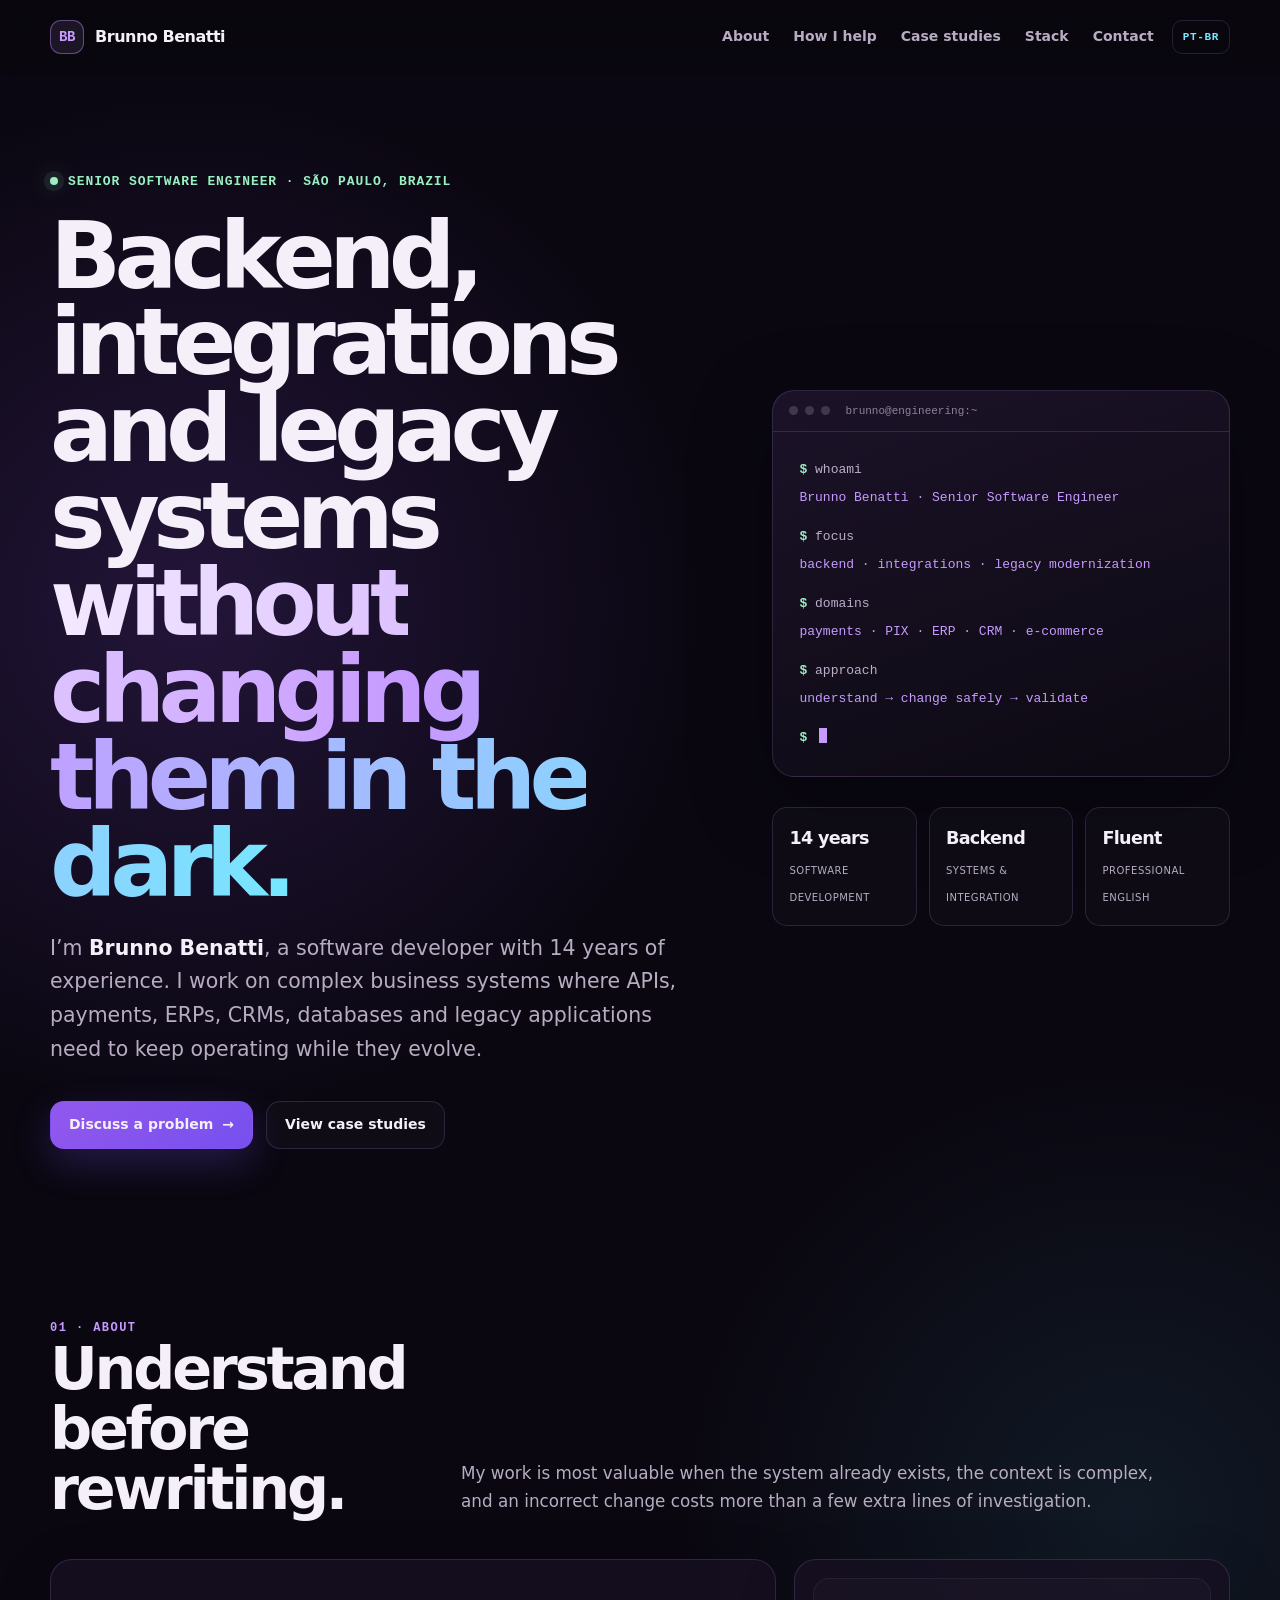
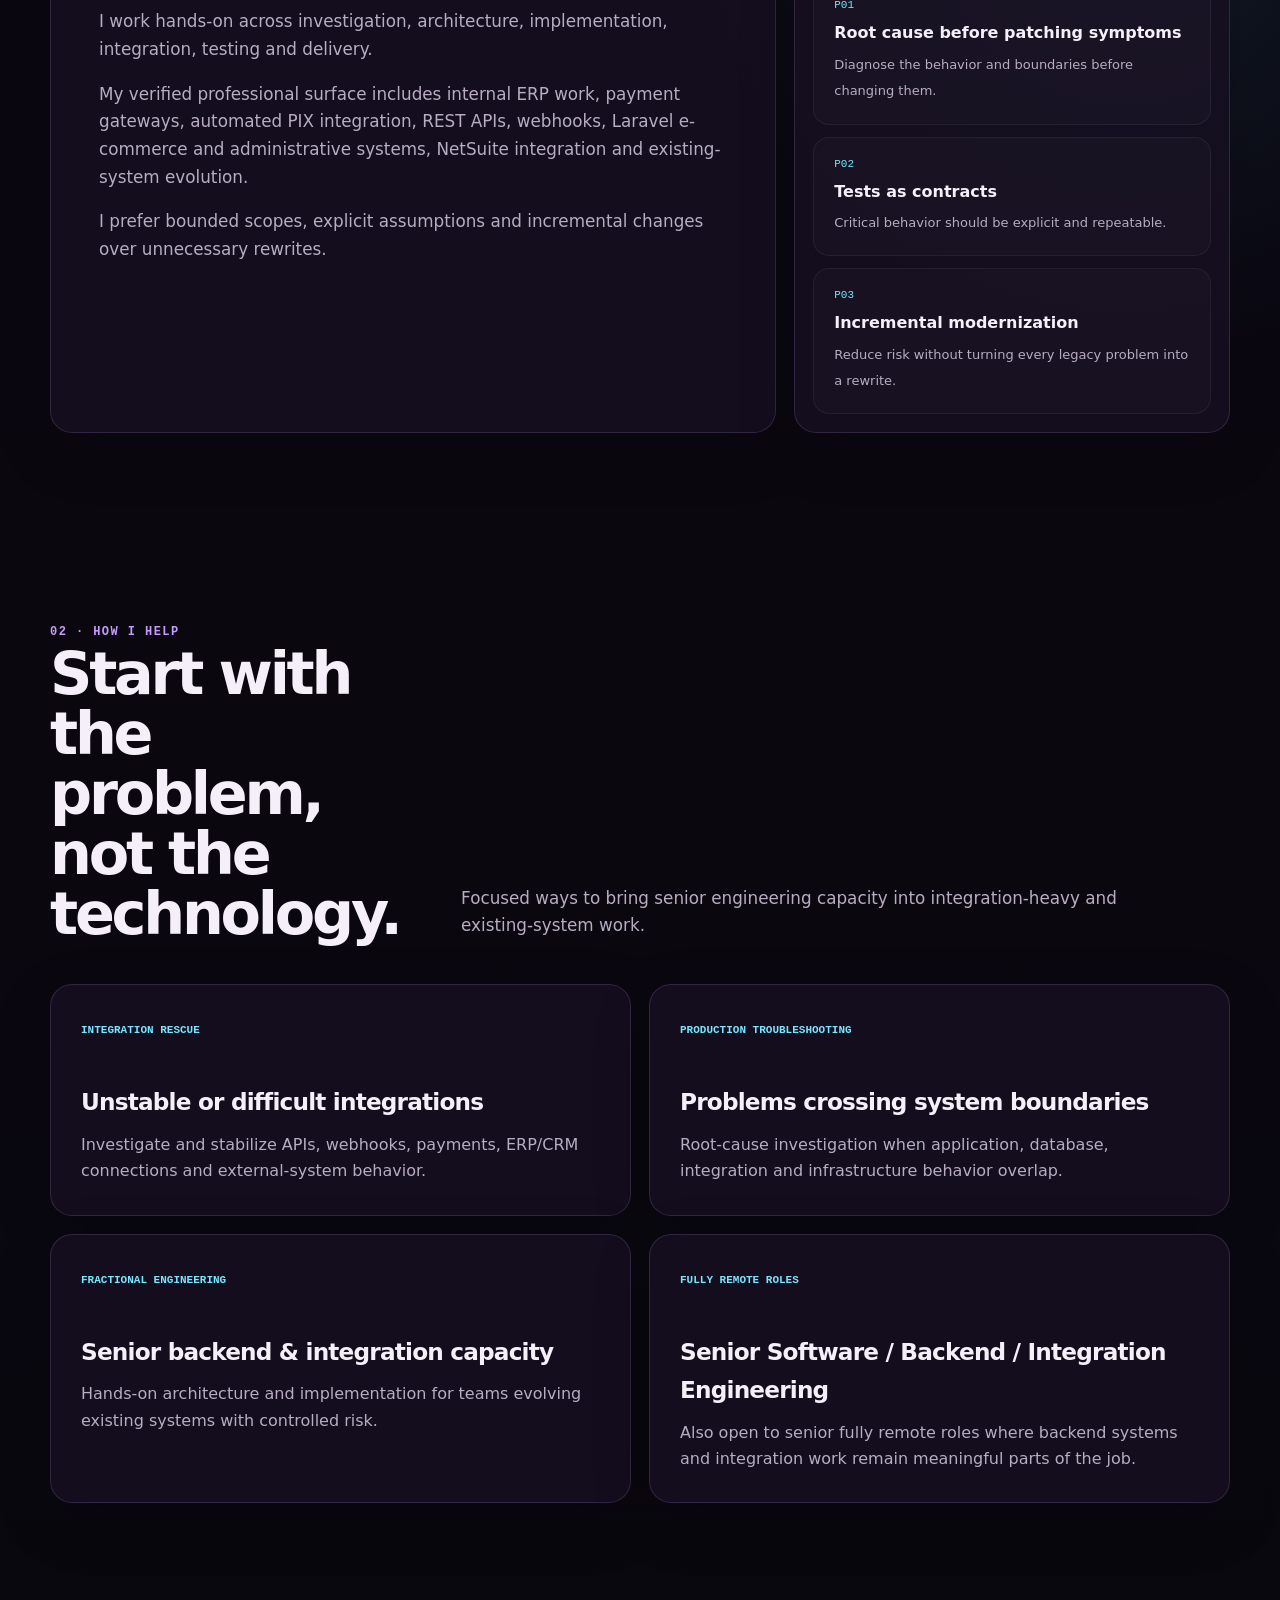
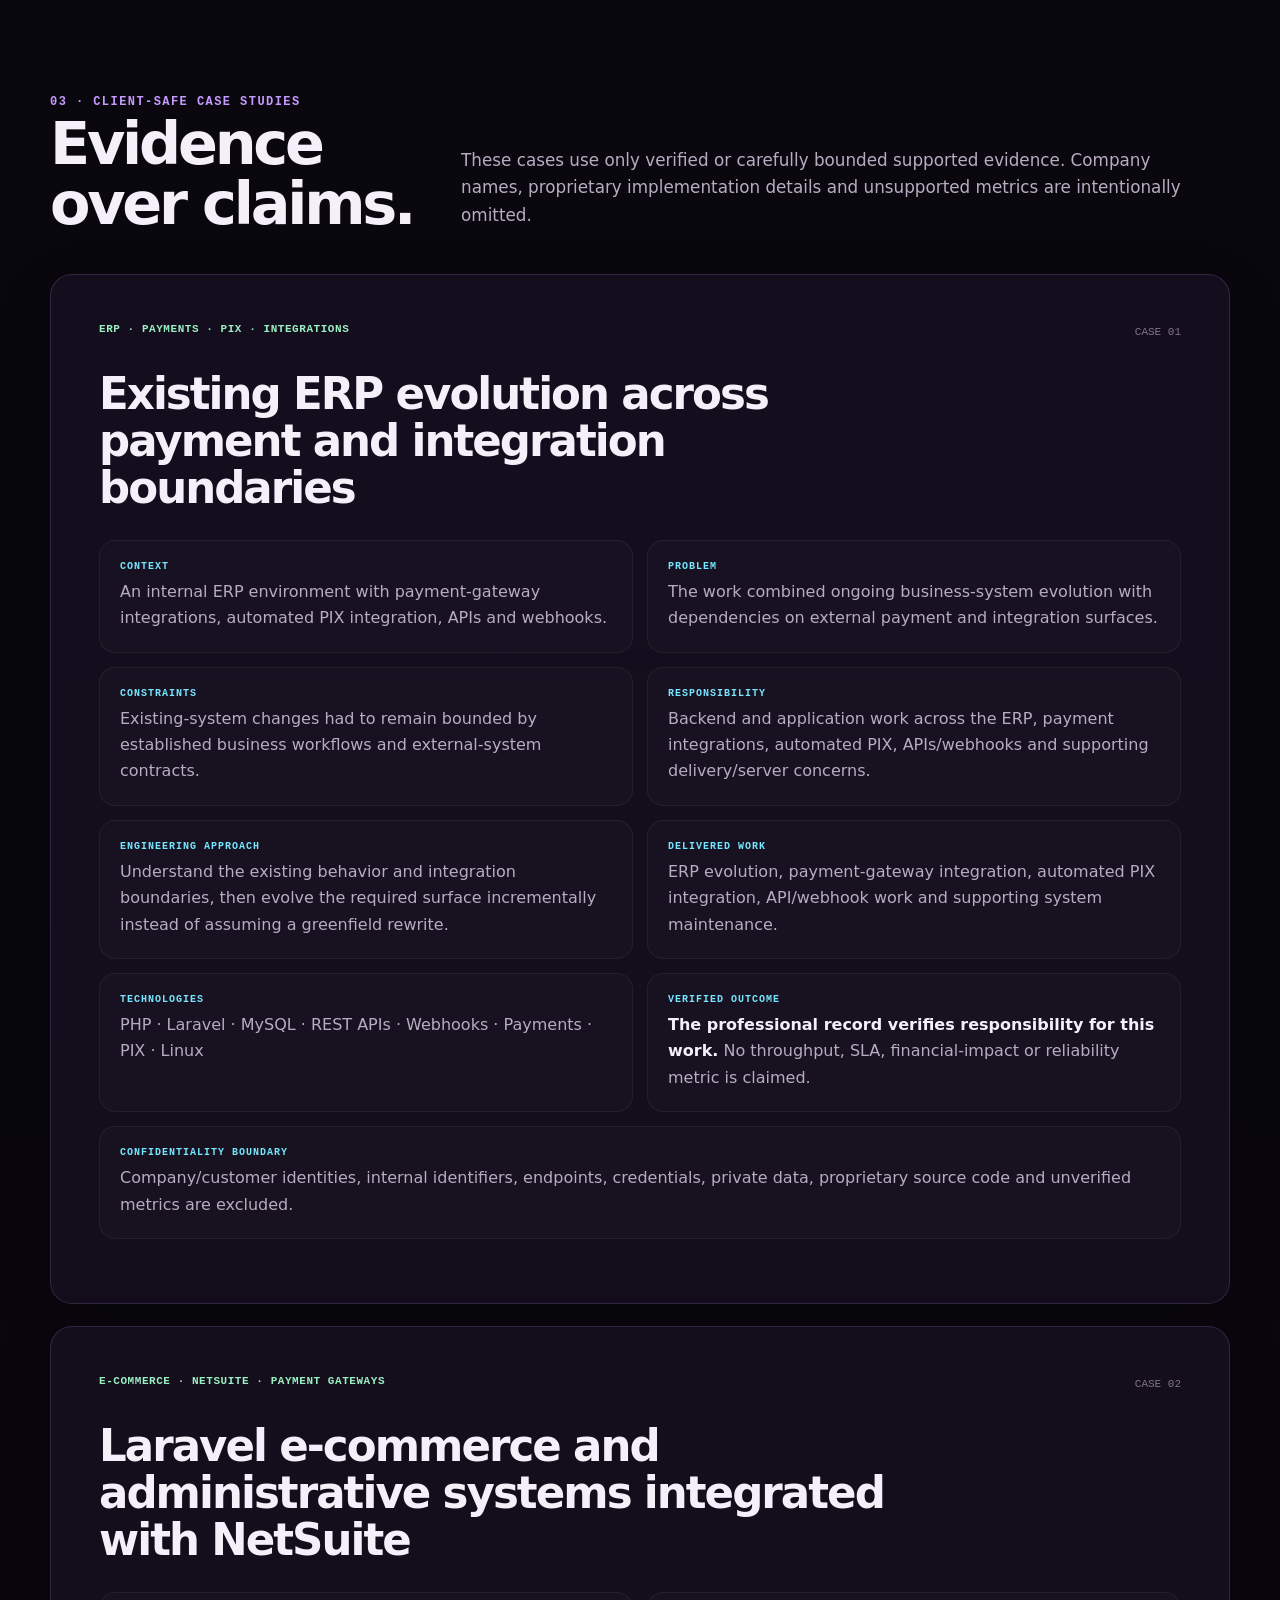
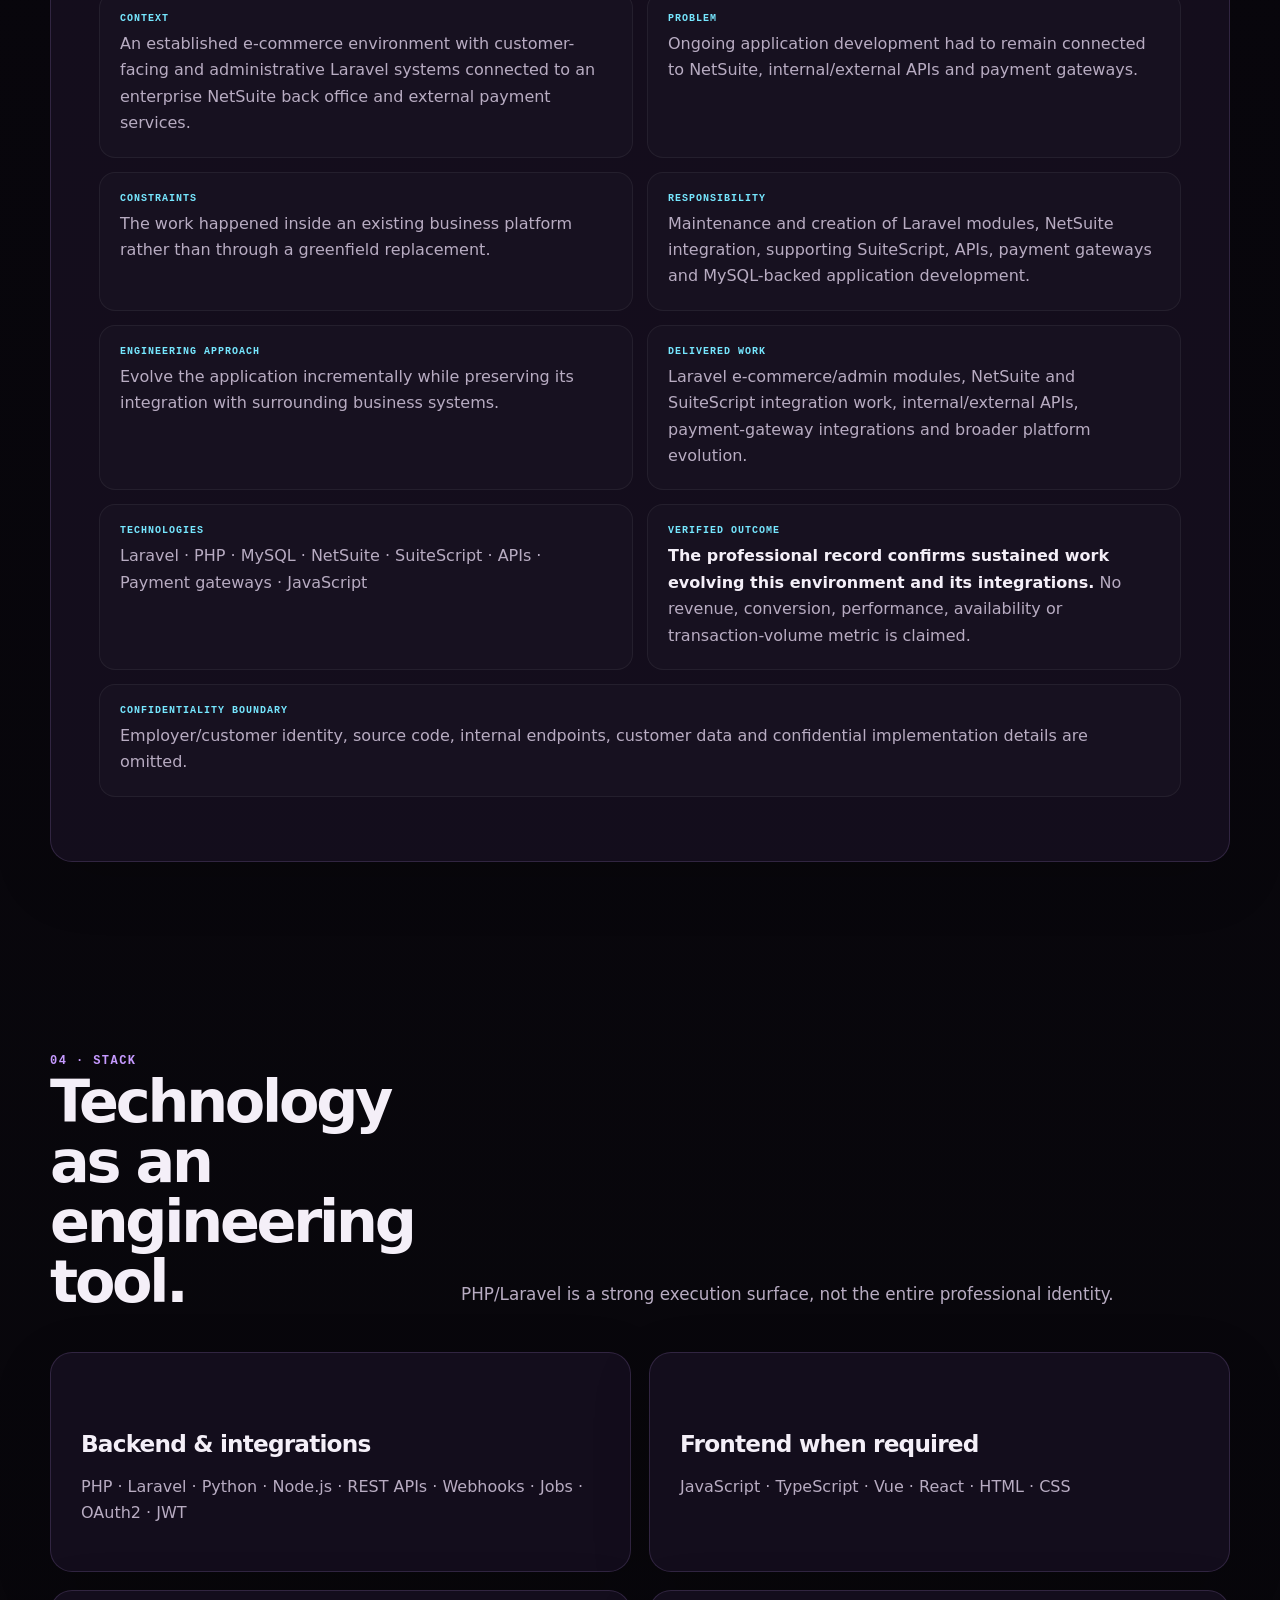
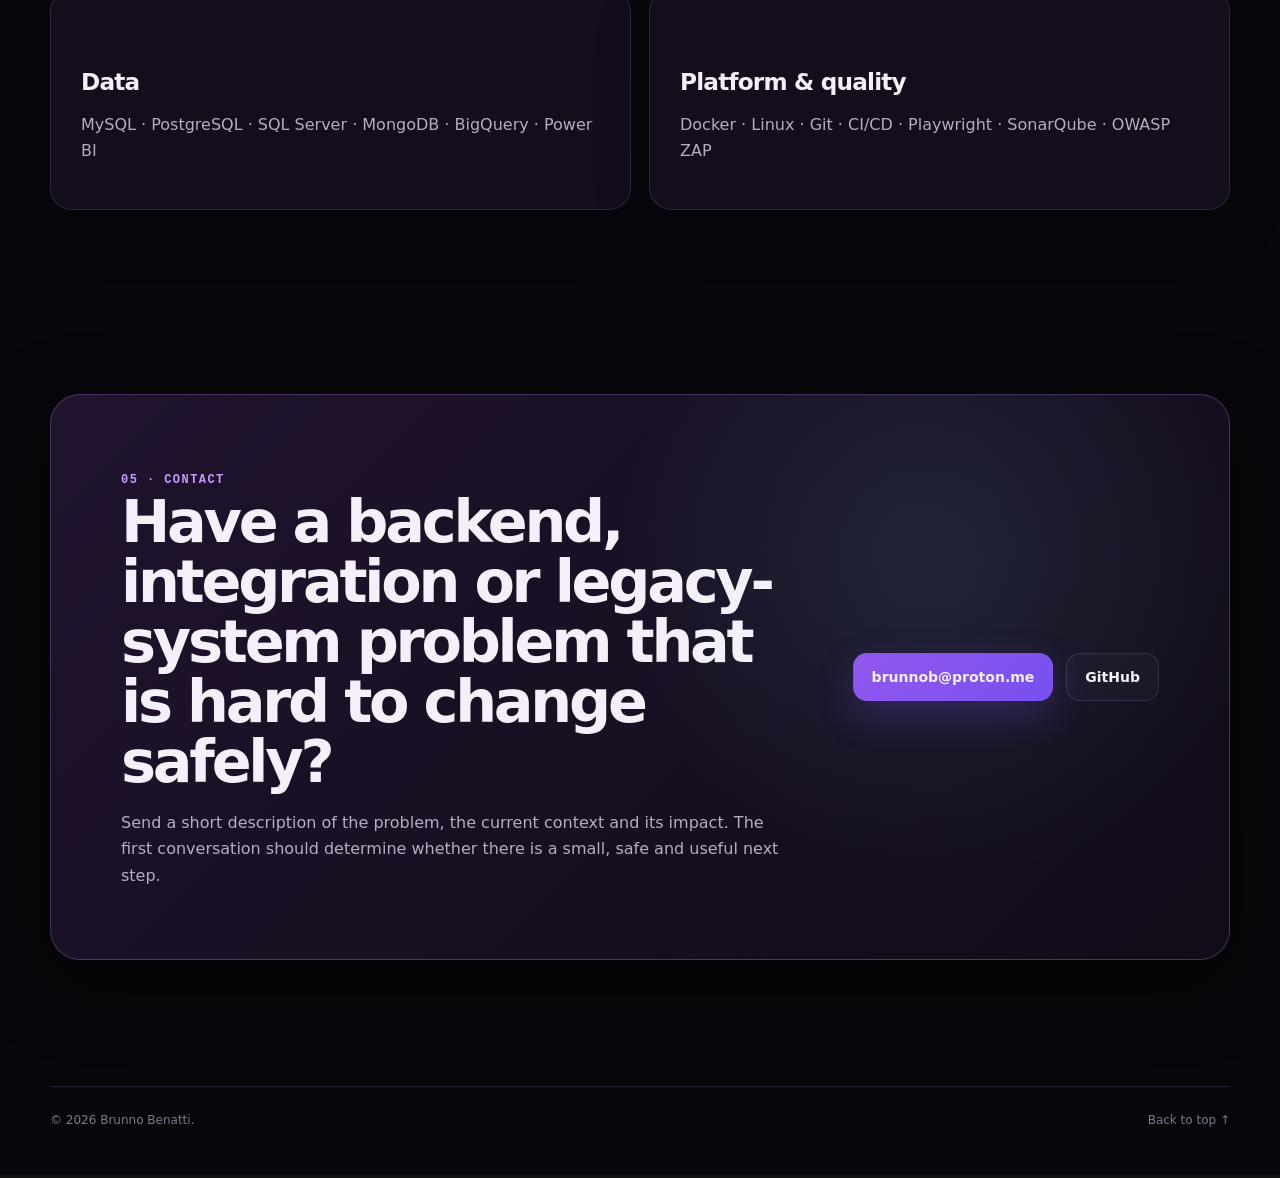
==== commit b872c411: "Make English portfolio canonical and add verified case studies" ====
--- a/index.html
+++ b/index.html
@@ -1,18 +1,28 @@
 <!doctype html>
-<html lang="pt-BR">
+<html lang="en">
 <head>
   <meta charset="utf-8">
   <meta name="viewport" content="width=device-width, initial-scale=1">
   <meta name="theme-color" content="#0b0712">
-  <meta name="description" content="Brunno Benatti — Senior Software Engineer especializado em backend, integrações, pagamentos e modernização de sistemas legados.">
+  <meta name="robots" content="index,follow">
+  <meta name="description" content="Brunno Benatti — Senior Software Engineer focused on backend engineering, systems integration and legacy modernization.">
   <meta name="author" content="Brunno Benatti">
   <meta property="og:title" content="Brunno Benatti — Senior Software Engineer">
-  <meta property="og:description" content="Backend Engineering, Systems Integration e Legacy Modernization para sistemas de negócio complexos.">
+  <meta property="og:description" content="Backend Engineering, Systems Integration and Legacy Modernization for complex business systems.">
   <meta property="og:type" content="website">
   <meta property="og:url" content="https://brunno-benatti.github.io/brunno-benatti/">
-  <meta property="og:locale" content="pt_BR">
+  <meta property="og:site_name" content="Brunno Benatti">
+  <meta property="og:locale" content="en_US">
+  <meta property="og:locale:alternate" content="pt_BR">
+  <meta name="twitter:card" content="summary">
+  <meta name="twitter:title" content="Brunno Benatti — Senior Software Engineer">
+  <meta name="twitter:description" content="Backend Engineering, Systems Integration and Legacy Modernization for complex business systems.">
   <link rel="canonical" href="https://brunno-benatti.github.io/brunno-benatti/">
+  <link rel="alternate" hreflang="en" href="https://brunno-benatti.github.io/brunno-benatti/">
+  <link rel="alternate" hreflang="pt-BR" href="https://brunno-benatti.github.io/brunno-benatti/pt-br/">
+  <link rel="alternate" hreflang="x-default" href="https://brunno-benatti.github.io/brunno-benatti/">
   <title>Brunno Benatti — Senior Software Engineer</title>
+  <script>document.documentElement.classList.add('js')</script>
   <link rel="stylesheet" href="styles.css">
   <script type="application/ld+json">
   {
@@ -21,132 +31,95 @@
     "name":"Brunno Benatti",
     "jobTitle":"Senior Software Engineer",
     "address":{"@type":"PostalAddress","addressLocality":"São Paulo","addressRegion":"SP","addressCountry":"BR"},
-    "email":"mailto:brunnob@proton.me",
+    "email":"brunnob@proton.me",
     "url":"https://brunno-benatti.github.io/brunno-benatti/",
     "sameAs":["https://github.com/brunno-benatti"],
-    "knowsAbout":["Backend Engineering","Systems Integration","Legacy Modernization","PHP","Laravel","REST APIs","Webhooks","Payments","PIX","ERP","CRM","Docker","Linux"]
+    "knowsAbout":["Backend Engineering","Systems Integration","Legacy Modernization","PHP","Laravel","REST APIs","Webhooks","Payments","PIX","ERP","CRM","NetSuite","Docker","Linux"]
   }
   </script>
 </head>
 <body>
-  <a class="skip-link" href="#conteudo">Ir para o conteúdo</a>
+  <a class="skip-link" href="#content">Skip to content</a>
 
-  <header id="topo">
+  <header id="top">
     <div class="shell nav">
-      <a class="brand" href="#topo" aria-label="Voltar ao início">
-        <span class="brand-mark">BB</span><span>Brunno Benatti</span>
-      </a>
-      <nav class="nav-links" aria-label="Navegação principal">
-        <a href="#sobre">Sobre</a>
-        <a href="#servicos">Como posso ajudar</a>
-        <a href="#experiencia">Experiência</a>
-        <a href="#stack">Stack</a>
-        <a href="#contato">Contato</a>
-      </nav>
+      <a class="brand" href="#top" aria-label="Back to top"><span class="brand-mark">BB</span><span>Brunno Benatti</span></a>
+      <div class="nav-right">
+        <nav class="nav-links" aria-label="Main navigation">
+          <a href="#about">About</a><a href="#services">How I help</a><a href="#experience">Case studies</a><a href="#stack">Stack</a><a href="#contact">Contact</a>
+        </nav>
+        <a class="language-link" href="pt-br/" lang="pt-BR" hreflang="pt-BR">PT-BR</a>
+      </div>
     </div>
   </header>
 
-  <main id="conteudo">
+  <main id="content">
     <div class="shell">
       <section class="hero" aria-labelledby="hero-title">
         <div>
-          <div class="eyebrow"><span class="status-dot"></span>Senior Software Engineer · São Paulo, Brasil</div>
-          <h1 id="hero-title">Backend, integrações e sistemas legados <span class="gradient-text">sem mudanças no escuro.</span></h1>
-          <p class="hero-copy">Sou <strong>Brunno Benatti</strong>. Trabalho em sistemas de negócio complexos onde APIs, pagamentos, ERPs, CRMs, bancos de dados e aplicações legadas precisam continuar funcionando enquanto evoluem.</p>
-          <div class="actions">
-            <a class="button primary" href="mailto:brunnob@proton.me">Falar sobre um problema <span aria-hidden="true">→</span></a>
-            <a class="button" href="#experiencia">Ver experiência</a>
-          </div>
+          <div class="eyebrow"><span class="status-dot"></span>Senior Software Engineer · São Paulo, Brazil</div>
+          <h1 id="hero-title">Backend, integrations and legacy systems <span class="gradient-text">without changing them in the dark.</span></h1>
+          <p class="hero-copy">I’m <strong>Brunno Benatti</strong>, a software developer with 14 years of experience. I work on complex business systems where APIs, payments, ERPs, CRMs, databases and legacy applications need to keep operating while they evolve.</p>
+          <div class="actions"><a class="button primary" href="mailto:brunnob@proton.me">Discuss a problem <span aria-hidden="true">→</span></a><a class="button" href="#experience">View case studies</a></div>
         </div>
-
-        <aside aria-label="Resumo técnico">
-          <div class="terminal">
-            <div class="terminal-bar"><span></span><span></span><span></span><small>brunno@engineering:~</small></div>
-            <div class="terminal-body">
-              <p><b>$</b> whoami</p><output>Brunno Benatti · Senior Software Engineer</output>
-              <p><b>$</b> focus</p><output>backend · integrations · legacy modernization</output>
-              <p><b>$</b> domains</p><output>payments · PIX · ERP · CRM · e-commerce</output>
-              <p><b>$</b> approach</p><output id="terminal-message">understand → change safely → validate</output>
-              <p><b>$</b> <i class="cursor"></i></p>
-            </div>
-          </div>
-          <div class="metrics">
-            <div><strong>Backend</strong><span>regras e arquitetura</span></div>
-            <div><strong>Integrações</strong><span>APIs e operações</span></div>
-            <div><strong>Fluente</strong><span>inglês profissional</span></div>
-          </div>
+        <aside aria-label="Technical summary">
+          <div class="terminal"><div class="terminal-bar"><span></span><span></span><span></span><small>brunno@engineering:~</small></div><div class="terminal-body"><p><b>$</b> whoami</p><output>Brunno Benatti · Senior Software Engineer</output><p><b>$</b> focus</p><output>backend · integrations · legacy modernization</output><p><b>$</b> domains</p><output>payments · PIX · ERP · CRM · e-commerce</output><p><b>$</b> approach</p><output id="terminal-message">understand → change safely → validate</output><p><b>$</b> <i class="cursor"></i></p></div></div>
+          <div class="metrics"><div><strong>14 years</strong><span>software development</span></div><div><strong>Backend</strong><span>systems & integration</span></div><div><strong>Fluent</strong><span>professional English</span></div></div>
         </aside>
       </section>
 
-      <section id="sobre" aria-labelledby="sobre-title">
-        <div class="section-head reveal">
-          <div><span>01 · Sobre</span><h2 id="sobre-title">Entender antes de reescrever.</h2></div>
-          <p>Meu trabalho é mais valioso quando o sistema já existe, o contexto é complexo e uma alteração incorreta custa mais do que algumas linhas extras de investigação.</p>
-        </div>
-        <div class="about-grid">
-          <article class="card prose reveal">
-            <p>Atuo de forma hands-on em investigação, arquitetura, implementação, integração, testes e entrega.</p>
-            <p>Tenho experiência com sistemas internos, e-commerce, pagamentos, PIX, gateways, ERP, CRM, APIs, webhooks, bancos de dados, relatórios, infraestrutura e modernização incremental.</p>
-            <p>Minha abordagem é tornar comportamento e riscos explícitos, escolher a menor mudança segura, validar o que importa e deixar o sistema mais compreensível para a próxima evolução.</p>
+      <section id="about" aria-labelledby="about-title">
+        <div class="section-head reveal"><div><span>01 · About</span><h2 id="about-title">Understand before rewriting.</h2></div><p>My work is most valuable when the system already exists, the context is complex, and an incorrect change costs more than a few extra lines of investigation.</p></div>
+        <div class="about-grid"><article class="card prose reveal"><p>I work hands-on across investigation, architecture, implementation, integration, testing and delivery.</p><p>My verified professional surface includes internal ERP work, payment gateways, automated PIX integration, REST APIs, webhooks, Laravel e-commerce and administrative systems, NetSuite integration and existing-system evolution.</p><p>I prefer bounded scopes, explicit assumptions and incremental changes over unnecessary rewrites.</p></article><aside class="card principles reveal" aria-label="Engineering principles"><div><small>P01</small><strong>Root cause before patching symptoms</strong><span>Diagnose the behavior and boundaries before changing them.</span></div><div><small>P02</small><strong>Tests as contracts</strong><span>Critical behavior should be explicit and repeatable.</span></div><div><small>P03</small><strong>Incremental modernization</strong><span>Reduce risk without turning every legacy problem into a rewrite.</span></div></aside></div>
+      </section>
+
+      <section id="services" aria-labelledby="services-title">
+        <div class="section-head reveal"><div><span>02 · How I help</span><h2 id="services-title">Start with the problem, not the technology.</h2></div><p>Focused ways to bring senior engineering capacity into integration-heavy and existing-system work.</p></div>
+        <div class="work-grid"><article class="card reveal"><small>INTEGRATION RESCUE</small><h3>Unstable or difficult integrations</h3><p>Investigate and stabilize APIs, webhooks, payments, ERP/CRM connections and external-system behavior.</p></article><article class="card reveal"><small>PRODUCTION TROUBLESHOOTING</small><h3>Problems crossing system boundaries</h3><p>Root-cause investigation when application, database, integration and infrastructure behavior overlap.</p></article><article class="card reveal"><small>FRACTIONAL ENGINEERING</small><h3>Senior backend & integration capacity</h3><p>Hands-on architecture and implementation for teams evolving existing systems with controlled risk.</p></article><article class="card reveal"><small>FULLY REMOTE ROLES</small><h3>Senior Software / Backend / Integration Engineering</h3><p>Also open to senior fully remote roles where backend systems and integration work remain meaningful parts of the job.</p></article></div>
+      </section>
+
+      <section id="experience" aria-labelledby="experience-title">
+        <div class="section-head reveal"><div><span>03 · Client-safe case studies</span><h2 id="experience-title">Evidence over claims.</h2></div><p>These cases use only verified or carefully bounded supported evidence. Company names, proprietary implementation details and unsupported metrics are intentionally omitted.</p></div>
+        <div class="case-studies">
+          <article class="card case-study reveal">
+            <div class="case-header"><small>ERP · PAYMENTS · PIX · INTEGRATIONS</small><code>CASE 01</code></div><h3>Existing ERP evolution across payment and integration boundaries</h3>
+            <dl class="case-grid">
+              <div class="case-field"><dt>Context</dt><dd>An internal ERP environment with payment-gateway integrations, automated PIX integration, APIs and webhooks.</dd></div>
+              <div class="case-field"><dt>Problem</dt><dd>The work combined ongoing business-system evolution with dependencies on external payment and integration surfaces.</dd></div>
+              <div class="case-field"><dt>Constraints</dt><dd>Existing-system changes had to remain bounded by established business workflows and external-system contracts.</dd></div>
+              <div class="case-field"><dt>Responsibility</dt><dd>Backend and application work across the ERP, payment integrations, automated PIX, APIs/webhooks and supporting delivery/server concerns.</dd></div>
+              <div class="case-field"><dt>Engineering approach</dt><dd>Understand the existing behavior and integration boundaries, then evolve the required surface incrementally instead of assuming a greenfield rewrite.</dd></div>
+              <div class="case-field"><dt>Delivered work</dt><dd>ERP evolution, payment-gateway integration, automated PIX integration, API/webhook work and supporting system maintenance.</dd></div>
+              <div class="case-field"><dt>Technologies</dt><dd>PHP · Laravel · MySQL · REST APIs · Webhooks · Payments · PIX · Linux</dd></div>
+              <div class="case-field"><dt>Verified outcome</dt><dd><strong>The professional record verifies responsibility for this work.</strong> No throughput, SLA, financial-impact or reliability metric is claimed.</dd></div>
+              <div class="case-field wide"><dt>Confidentiality boundary</dt><dd>Company/customer identities, internal identifiers, endpoints, credentials, private data, proprietary source code and unverified metrics are excluded.</dd></div>
+            </dl>
           </article>
-          <aside class="card principles reveal" aria-label="Princípios de trabalho">
-            <div><small>P01</small><strong>Root cause antes do patch</strong><span>Corrigir sintomas rapidamente pode preservar a causa do problema.</span></div>
-            <div><small>P02</small><strong>Teste como contrato</strong><span>Comportamento crítico precisa ser verificável e repetível.</span></div>
-            <div><small>P03</small><strong>Modernização incremental</strong><span>Evitar rewrites quando uma evolução controlada resolve melhor o risco.</span></div>
-          </aside>
+
+          <article class="card case-study reveal">
+            <div class="case-header"><small>E-COMMERCE · NETSUITE · PAYMENT GATEWAYS</small><code>CASE 02</code></div><h3>Laravel e-commerce and administrative systems integrated with NetSuite</h3>
+            <dl class="case-grid">
+              <div class="case-field"><dt>Context</dt><dd>An established e-commerce environment with customer-facing and administrative Laravel systems connected to an enterprise NetSuite back office and external payment services.</dd></div>
+              <div class="case-field"><dt>Problem</dt><dd>Ongoing application development had to remain connected to NetSuite, internal/external APIs and payment gateways.</dd></div>
+              <div class="case-field"><dt>Constraints</dt><dd>The work happened inside an existing business platform rather than through a greenfield replacement.</dd></div>
+              <div class="case-field"><dt>Responsibility</dt><dd>Maintenance and creation of Laravel modules, NetSuite integration, supporting SuiteScript, APIs, payment gateways and MySQL-backed application development.</dd></div>
+              <div class="case-field"><dt>Engineering approach</dt><dd>Evolve the application incrementally while preserving its integration with surrounding business systems.</dd></div>
+              <div class="case-field"><dt>Delivered work</dt><dd>Laravel e-commerce/admin modules, NetSuite and SuiteScript integration work, internal/external APIs, payment-gateway integrations and broader platform evolution.</dd></div>
+              <div class="case-field"><dt>Technologies</dt><dd>Laravel · PHP · MySQL · NetSuite · SuiteScript · APIs · Payment gateways · JavaScript</dd></div>
+              <div class="case-field"><dt>Verified outcome</dt><dd><strong>The professional record confirms sustained work evolving this environment and its integrations.</strong> No revenue, conversion, performance, availability or transaction-volume metric is claimed.</dd></div>
+              <div class="case-field wide"><dt>Confidentiality boundary</dt><dd>Employer/customer identity, source code, internal endpoints, customer data and confidential implementation details are omitted.</dd></div>
+            </dl>
+          </article>
         </div>
       </section>
 
-      <section id="servicos" aria-labelledby="servicos-title">
-        <div class="section-head reveal">
-          <div><span>02 · Como posso ajudar</span><h2 id="servicos-title">Começar pelo problema, não pela tecnologia.</h2></div>
-          <p>Formatos adequados para problemas que exigem senioridade técnica sem transformar a primeira conversa em um projeto grande.</p>
-        </div>
-        <div class="work-grid">
-          <article class="card reveal"><small>INTEGRATION RESCUE</small><h3>Integrações instáveis ou difíceis de diagnosticar</h3><p>Investigação e estabilização de APIs, webhooks, pagamentos, ERP/CRM e integrações externas com foco em causa raiz e rastreabilidade.</p></article>
-          <article class="card reveal"><small>PRODUCTION TROUBLESHOOTING</small><h3>Problemas que atravessam várias camadas</h3><p>Análise de falhas envolvendo aplicação, banco, integrações e infraestrutura quando o ponto de ruptura ainda não está claro.</p></article>
-          <article class="card reveal"><small>FRACTIONAL ENGINEERING</small><h3>Capacidade sênior de backend e integrações</h3><p>Arquitetura e implementação hands-on para times que precisam evoluir sistemas existentes com controle de risco.</p></article>
-          <article class="card reveal"><small>REMOTE ROLES</small><h3>Senior Software / Backend / Integration Engineering</h3><p>Também estou aberto a posições sênior 100% remotas em que backend, integrações e evolução de sistemas sejam partes relevantes do trabalho.</p></article>
-        </div>
-      </section>
+      <section id="stack" aria-labelledby="stack-title"><div class="section-head reveal"><div><span>04 · Stack</span><h2 id="stack-title">Technology as an engineering tool.</h2></div><p>PHP/Laravel is a strong execution surface, not the entire professional identity.</p></div><div class="stack-grid"><article class="card reveal"><h3>Backend & integrations</h3><p>PHP · Laravel · Python · Node.js · REST APIs · Webhooks · Jobs · OAuth2 · JWT</p></article><article class="card reveal"><h3>Frontend when required</h3><p>JavaScript · TypeScript · Vue · React · HTML · CSS</p></article><article class="card reveal"><h3>Data</h3><p>MySQL · PostgreSQL · SQL Server · MongoDB · BigQuery · Power BI</p></article><article class="card reveal"><h3>Platform & quality</h3><p>Docker · Linux · Git · CI/CD · Playwright · SonarQube · OWASP ZAP</p></article></div></section>
 
-      <section id="experiencia" aria-labelledby="experiencia-title">
-        <div class="section-head reveal">
-          <div><span>03 · Experiência representativa</span><h2 id="experiencia-title">Problemas reais de operação.</h2></div>
-          <p>Os exemplos abaixo descrevem áreas de atuação sem expor detalhes internos, código proprietário ou métricas não verificadas.</p>
-        </div>
-        <div class="projects">
-          <article class="card project reveal"><div><small>ERP · PAYMENTS · PIX</small><code>CASE 01</code></div><h3>ERP interno, pagamentos e integrações</h3><p>Evolução de módulos de ERP em múltiplas áreas de negócio, integração de gateways de pagamento e PIX automático, APIs, webhooks, relatórios, suporte de infraestrutura e práticas de segurança de aplicação.</p><span>Laravel · Vue · MySQL · APIs · Webhooks · Payments · PIX · Linux</span></article>
-          <article class="card project reveal"><div><small>E-COMMERCE · NETSUITE</small><code>CASE 02</code></div><h3>E-commerce, sistemas administrativos e ecossistemas externos</h3><p>Desenvolvimento sênior em aplicações de e-commerce e backoffice, integrações com NetSuite, módulos em SuiteScript, APIs internas e externas e integrações com gateways de pagamento.</p><span>Laravel · JavaScript · NetSuite · SuiteScript · APIs · Payment gateways</span></article>
-        </div>
-      </section>
-
-      <section id="stack" aria-labelledby="stack-title">
-        <div class="section-head reveal">
-          <div><span>04 · Stack</span><h2 id="stack-title">Tecnologia como instrumento de engenharia.</h2></div>
-          <p>PHP/Laravel é uma competência forte de execução e descoberta, mas não define sozinho meu posicionamento profissional.</p>
-        </div>
-        <div class="stack-grid">
-          <article class="card reveal"><h3>Backend & integrações</h3><p>PHP · Laravel · Python · Node.js · REST APIs · Webhooks · Jobs · OAuth2 · JWT</p></article>
-          <article class="card reveal"><h3>Frontend quando necessário</h3><p>JavaScript · TypeScript · Vue · React · HTML · CSS</p></article>
-          <article class="card reveal"><h3>Dados</h3><p>MySQL · PostgreSQL · SQL Server · MongoDB · BigQuery · Power BI</p></article>
-          <article class="card reveal"><h3>Plataforma & qualidade</h3><p>Docker · Linux · Git · CI/CD · Playwright · SonarQube · OWASP ZAP</p></article>
-        </div>
-      </section>
-
-      <section id="contato" aria-labelledby="contato-title">
-        <div class="contact reveal">
-          <div><span>05 · Contato</span><h2 id="contato-title">Tem um backend, integração ou sistema legado difícil de evoluir?</h2><p>Envie uma descrição curta do problema, contexto atual e impacto. A primeira conversa deve servir para descobrir se existe um próximo passo pequeno, seguro e útil.</p></div>
-          <div class="actions">
-            <a class="button primary" href="mailto:brunnob@proton.me">brunnob@proton.me</a>
-            <a class="button" href="https://github.com/brunno-benatti" target="_blank" rel="noreferrer">GitHub</a>
-          </div>
-        </div>
-      </section>
+      <section id="contact" aria-labelledby="contact-title"><div class="contact reveal"><div><span>05 · Contact</span><h2 id="contact-title">Have a backend, integration or legacy-system problem that is hard to change safely?</h2><p>Send a short description of the problem, the current context and its impact. The first conversation should determine whether there is a small, safe and useful next step.</p></div><div class="actions"><a class="button primary" href="mailto:brunnob@proton.me">brunnob@proton.me</a><a class="button" href="https://github.com/brunno-benatti" target="_blank" rel="noreferrer">GitHub</a></div></div></section>
     </div>
   </main>
 
-  <footer><div class="shell"><span>© <span id="year"></span> Brunno Benatti.</span><a href="#topo">Voltar ao topo ↑</a></div></footer>
+  <footer><div class="shell"><span>© <span id="year"></span> Brunno Benatti.</span><a href="#top">Back to top ↑</a></div></footer>
   <script src="script.js" defer></script>
 </body>
 </html>
--- a/styles.css
+++ b/styles.css
@@ -38,6 +38,7 @@
   mask-image: linear-gradient(to bottom, black, transparent 82%);
 }
 a { color: inherit; text-decoration: none; }
+a:focus-visible, button:focus-visible { outline: 3px solid var(--cyan); outline-offset: 4px; }
 h1, h2, h3, p { margin-top: 0; }
 .shell { width: min(calc(100% - 36px), var(--max)); margin-inline: auto; }
 .skip-link { position: fixed; top: -100px; left: 16px; z-index: 100; padding: 10px 14px; border-radius: 10px; background: var(--text); color: var(--bg); }
@@ -48,9 +49,12 @@
 .nav { min-height: 74px; display: flex; align-items: center; justify-content: space-between; gap: 24px; }
 .brand { display: inline-flex; align-items: center; gap: 11px; font-weight: 800; letter-spacing: -.03em; }
 .brand-mark { width: 34px; aspect-ratio: 1; display: grid; place-items: center; border: 1px solid rgba(198,154,255,.42); border-radius: 11px; background: rgba(198,154,255,.1); color: var(--violet); font: 700 14px ui-monospace, monospace; }
+.nav-right { display: flex; align-items: center; gap: 18px; }
 .nav-links { display: flex; gap: 24px; color: var(--muted); font-size: 14px; font-weight: 650; }
 .nav-links a { padding-block: 7px; border-bottom: 1px solid transparent; }
 .nav-links a:hover, .nav-links a.active { color: var(--text); border-color: var(--violet); }
+.language-link { display: inline-flex; align-items: center; min-height: 34px; padding: 0 10px; border: 1px solid var(--line); border-radius: 10px; color: var(--cyan); font: 750 11px ui-monospace, monospace; letter-spacing: .06em; }
+.language-link:hover { border-color: rgba(118,231,255,.4); background: rgba(118,231,255,.06); }
 
 main { position: relative; z-index: 1; }
 .hero { min-height: calc(100vh - 74px); display: grid; grid-template-columns: minmax(0,1.18fr) minmax(330px,.82fr); align-items: center; gap: 64px; padding-block: 92px 72px; }
@@ -97,26 +101,30 @@
 .principles span { color: var(--muted); font-size: 13px; }
 .work-grid, .stack-grid { display: grid; grid-template-columns: repeat(2,minmax(0,1fr)); gap: 18px; }
 .work-grid article, .stack-grid article { min-height: 220px; padding: 30px; transition: .25s ease; }
-.work-grid article:hover, .stack-grid article:hover, .project:hover { transform: translateY(-5px); border-color: rgba(198,154,255,.34); }
+.work-grid article:hover, .stack-grid article:hover, .case-study:hover { transform: translateY(-5px); border-color: rgba(198,154,255,.34); }
 .work-grid small { color: var(--cyan); font: 750 11px ui-monospace, monospace; }
 .work-grid h3, .stack-grid h3 { margin: 42px 0 10px; font-size: 1.45rem; letter-spacing: -.035em; }
 .work-grid p, .stack-grid p { margin-bottom: 0; color: var(--muted); }
-.projects { display: grid; grid-template-columns: repeat(2,minmax(0,1fr)); gap: 18px; }
-.project { min-height: 330px; display: flex; flex-direction: column; padding: 30px; transition: .25s ease; }
-.project > div { display: flex; justify-content: space-between; gap: 20px; margin-bottom: 54px; }
-.project small { color: var(--green); font: 750 11px ui-monospace, monospace; }
-.project code { color: #81758a; font-size: 11px; }
-.project h3 { margin-bottom: 12px; font-size: clamp(1.65rem,3vw,2.25rem); letter-spacing: -.045em; }
-.project p { color: var(--muted); }
-.project > span, .project > a { margin-top: auto; color: #cabed4; font-size: 12px; font-weight: 700; }
-.project > a { color: var(--cyan); }
+.case-studies { display: grid; gap: 22px; }
+.case-study { padding: clamp(28px,5vw,48px); transition: .25s ease; }
+.case-header { display: flex; justify-content: space-between; gap: 20px; margin-bottom: 30px; }
+.case-header small { color: var(--green); font: 750 11px ui-monospace, monospace; letter-spacing: .05em; }
+.case-header code { color: #81758a; font-size: 11px; }
+.case-study h3 { max-width: 800px; margin-bottom: 28px; font-size: clamp(1.8rem,3.4vw,2.8rem); line-height: 1.08; letter-spacing: -.045em; }
+.case-grid { display: grid; grid-template-columns: repeat(2,minmax(0,1fr)); gap: 14px; }
+.case-field { padding: 20px; border: 1px solid rgba(255,255,255,.055); border-radius: 16px; background: rgba(255,255,255,.018); }
+.case-field.wide { grid-column: 1 / -1; }
+.case-field dt { margin-bottom: 7px; color: var(--cyan); font: 750 10px ui-monospace, monospace; letter-spacing: .1em; text-transform: uppercase; }
+.case-field dd { margin: 0; color: var(--muted); }
+.case-field strong { color: var(--text); }
 .contact { display: grid; grid-template-columns: 1fr auto; align-items: center; gap: 40px; padding: clamp(30px,7vw,70px); border: 1px solid rgba(198,154,255,.25); border-radius: 30px; background: radial-gradient(circle at 75% 30%,rgba(118,231,255,.1),transparent 20rem),linear-gradient(135deg,rgba(33,20,48,.96),rgba(18,12,25,.96)); box-shadow: 0 22px 80px rgba(0,0,0,.4); }
 .contact h2 { max-width: 720px; margin-bottom: 18px; }
 .contact p { max-width: 670px; margin-bottom: 0; color: var(--muted); }
 footer { padding-block: 34px 44px; color: #82758e; font-size: 12px; }
 footer .shell { display: flex; justify-content: space-between; gap: 18px; padding-top: 24px; border-top: 1px solid var(--line); }
-.reveal { opacity: 0; transform: translateY(20px); transition: opacity .6s ease, transform .6s ease; }
-.reveal.visible { opacity: 1; transform: none; }
+.reveal { opacity: 1; transform: none; }
+.js .reveal { opacity: 0; transform: translateY(20px); transition: opacity .6s ease, transform .6s ease; }
+.js .reveal.visible { opacity: 1; transform: none; }
 
 @media (max-width: 920px) {
   .hero, .section-head, .about-grid, .contact { grid-template-columns: 1fr; }
@@ -127,15 +135,17 @@
 @media (max-width: 680px) {
   .shell { width: min(calc(100% - 24px),var(--max)); }
   .nav-links { display: none; }
+  .nav-right { margin-left: auto; }
   .hero { min-height: auto; gap: 44px; padding-block: 64px 46px; }
   h1 { font-size: clamp(3rem,16vw,5.2rem); }
   section { padding-block: 68px; }
-  .metrics, .work-grid, .stack-grid, .projects { grid-template-columns: 1fr; }
+  .metrics, .work-grid, .stack-grid, .case-grid { grid-template-columns: 1fr; }
+  .case-field.wide { grid-column: auto; }
   .terminal-body { min-height: 300px; padding: 21px; font-size: 12px; }
   footer .shell { flex-direction: column; }
 }
 @media (prefers-reduced-motion: reduce) {
   html { scroll-behavior: auto; }
   *, *::before, *::after { animation-duration: .01ms !important; animation-iteration-count: 1 !important; transition-duration: .01ms !important; }
-  .reveal { opacity: 1; transform: none; }
+  .js .reveal { opacity: 1; transform: none; }
 }
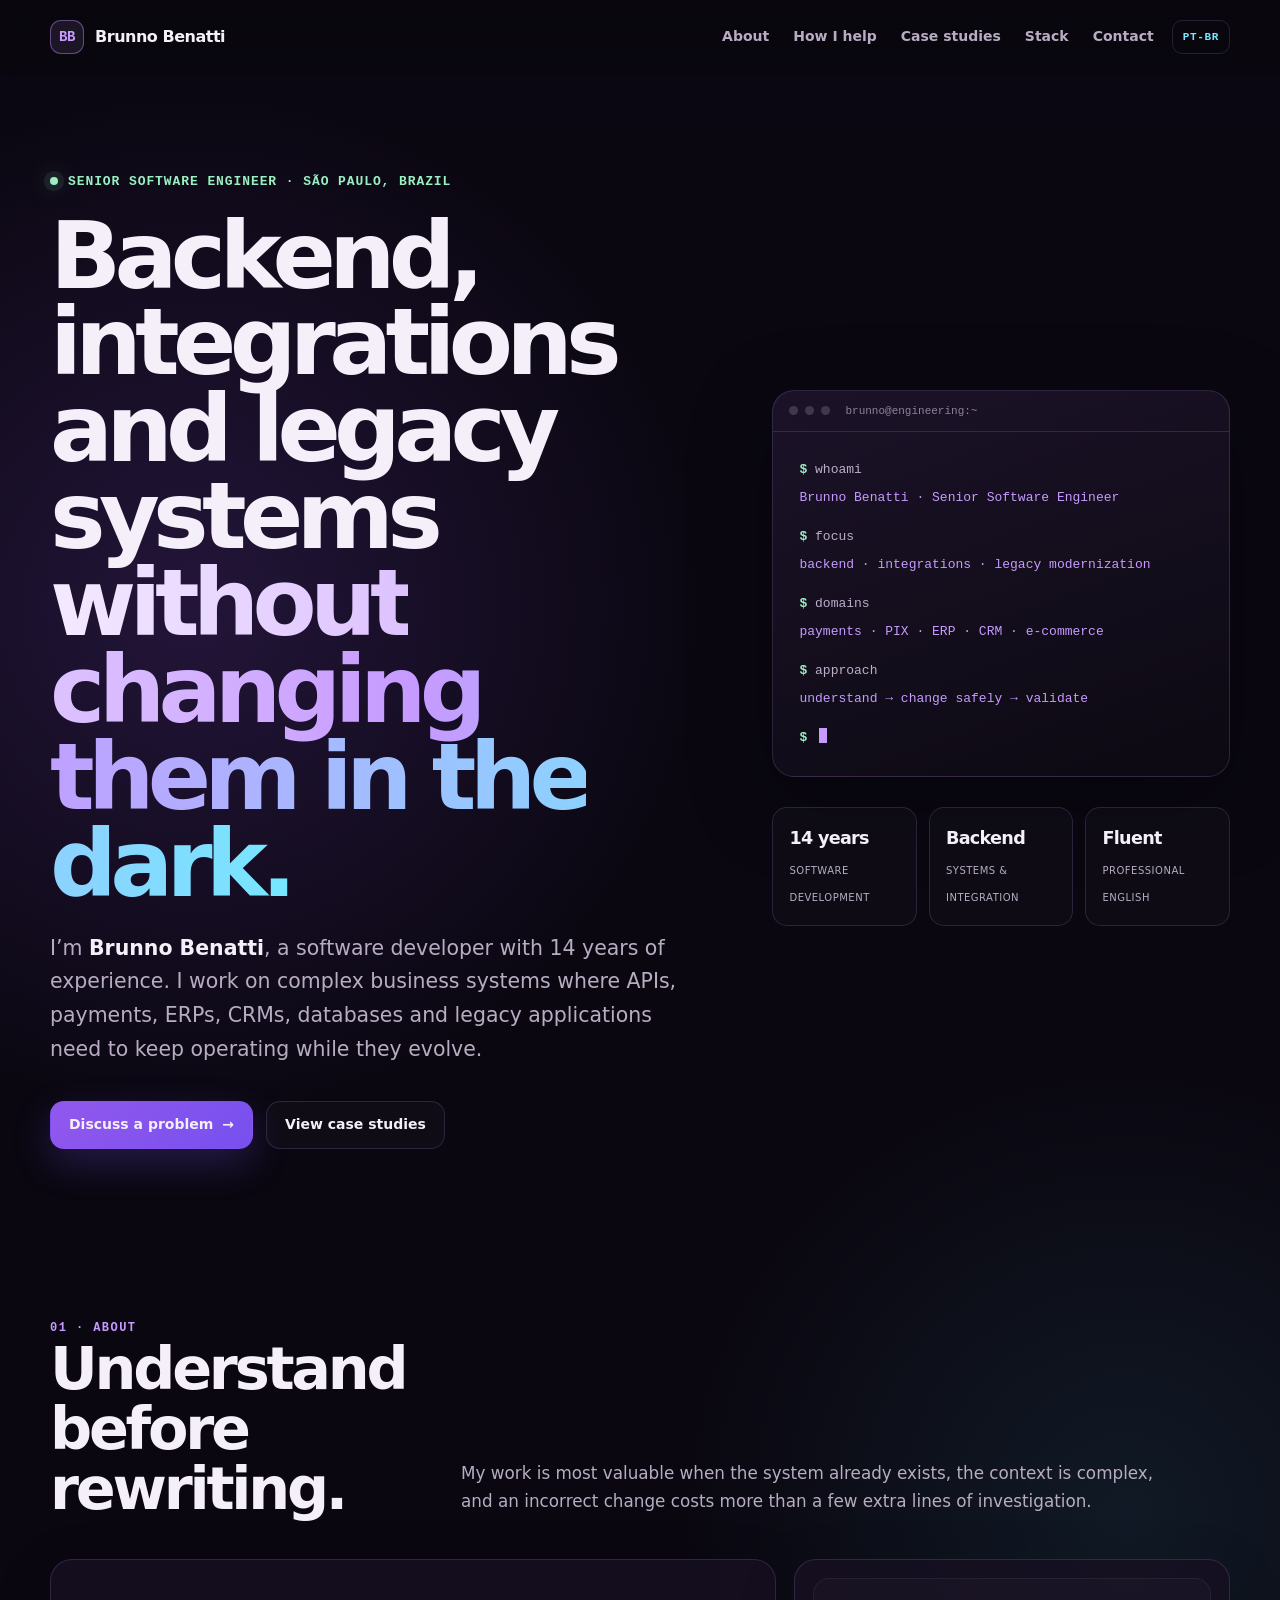
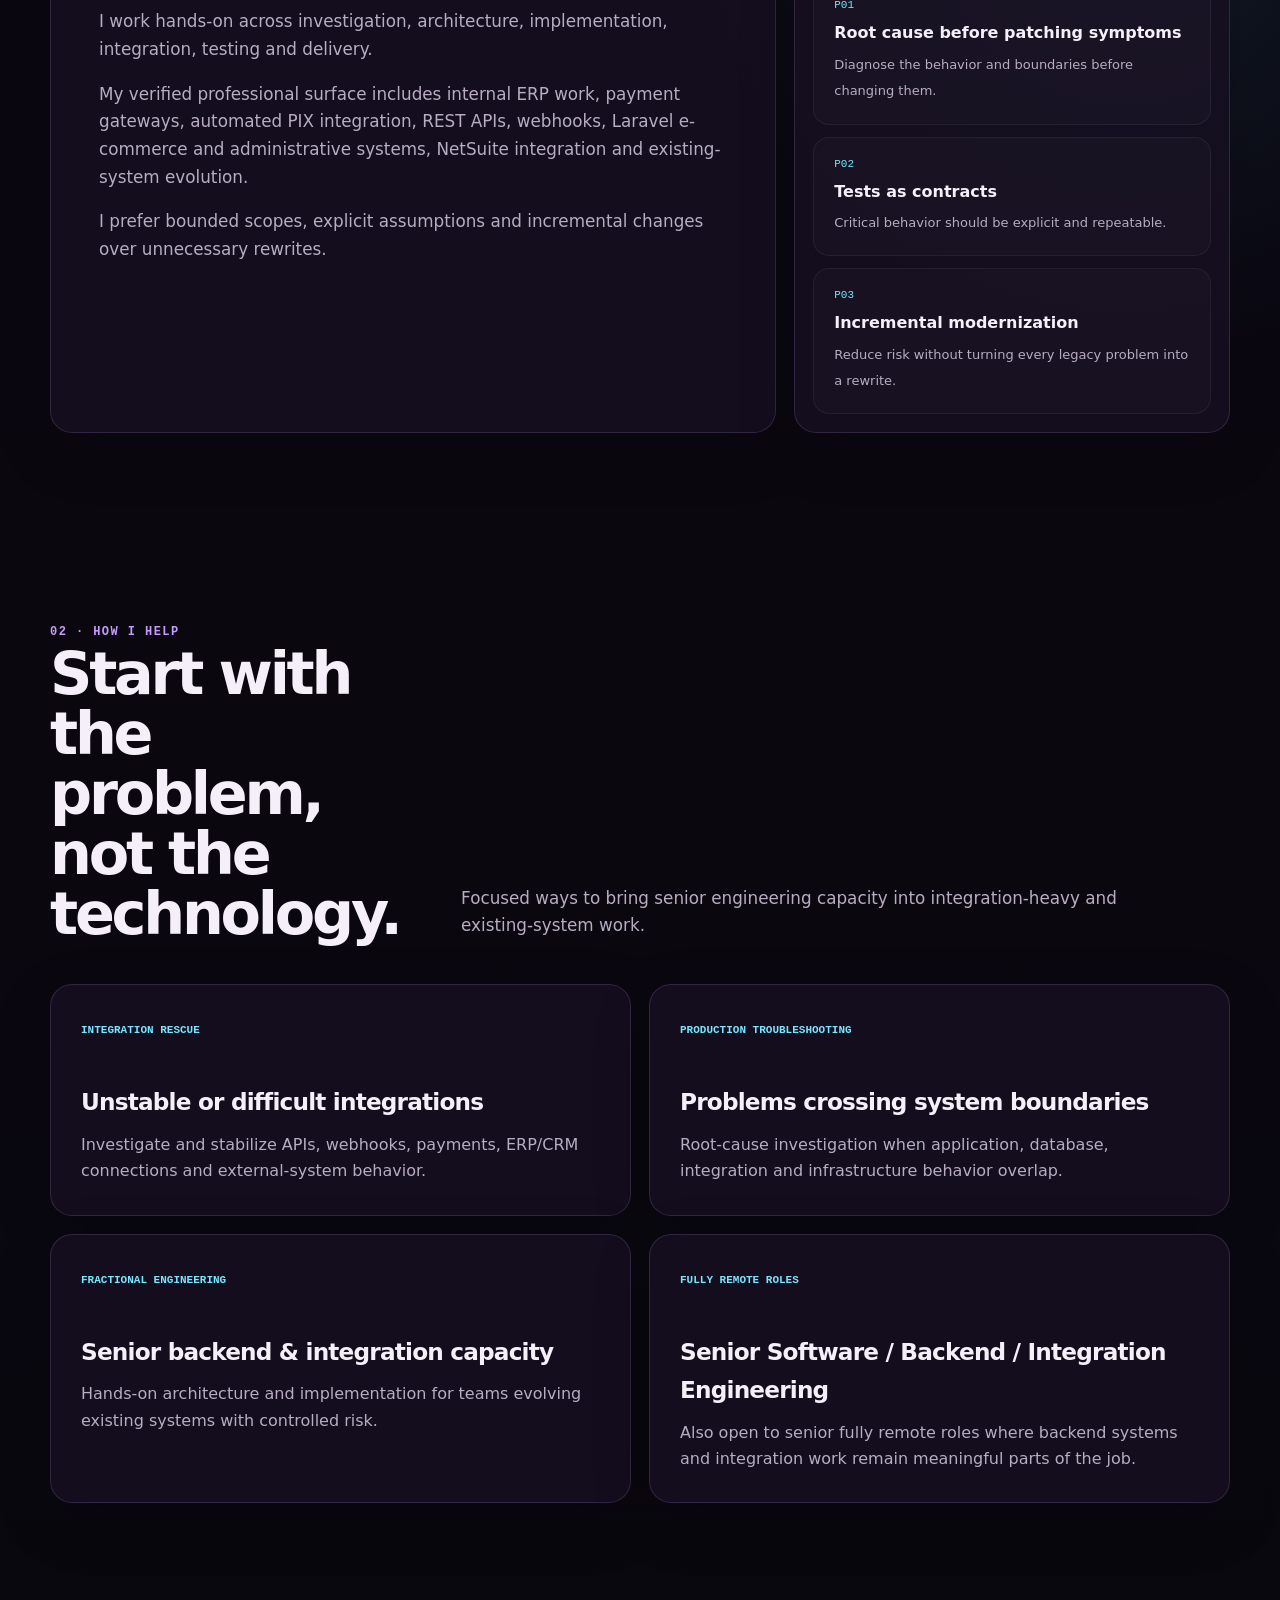
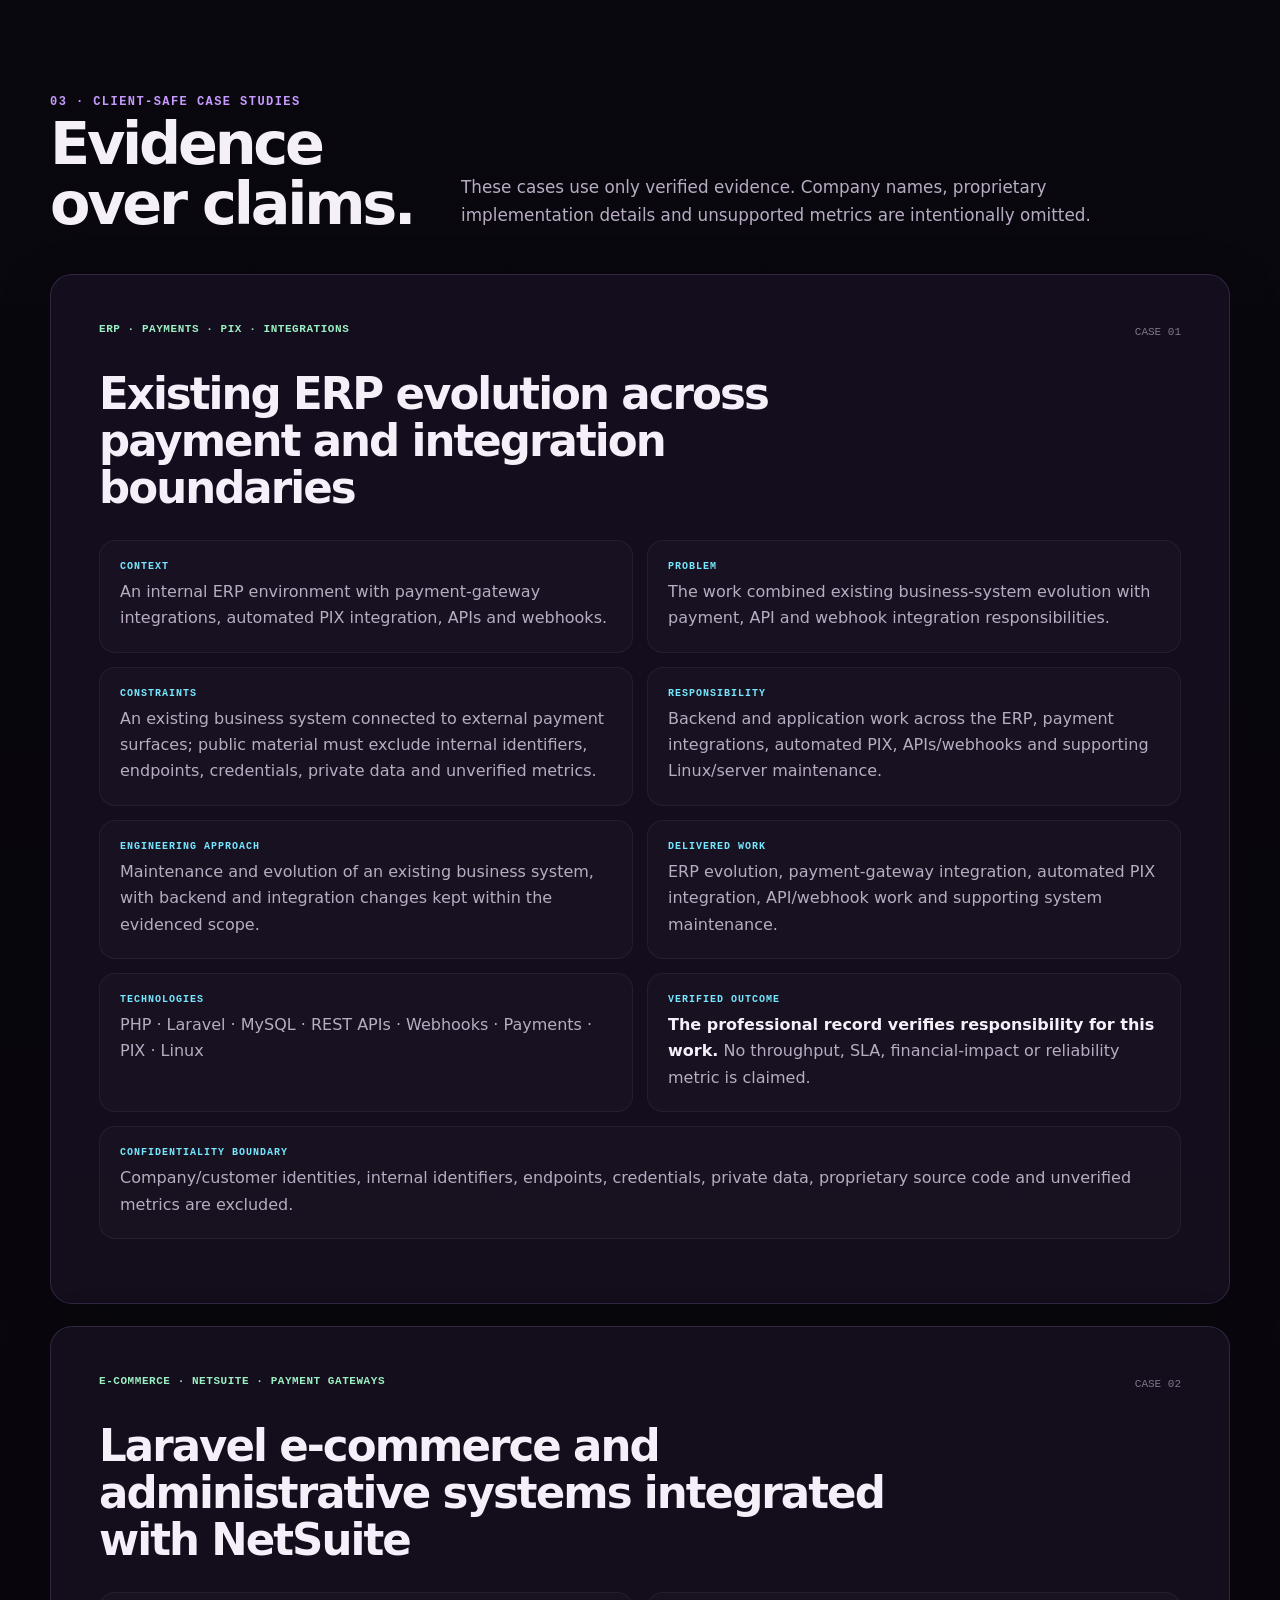
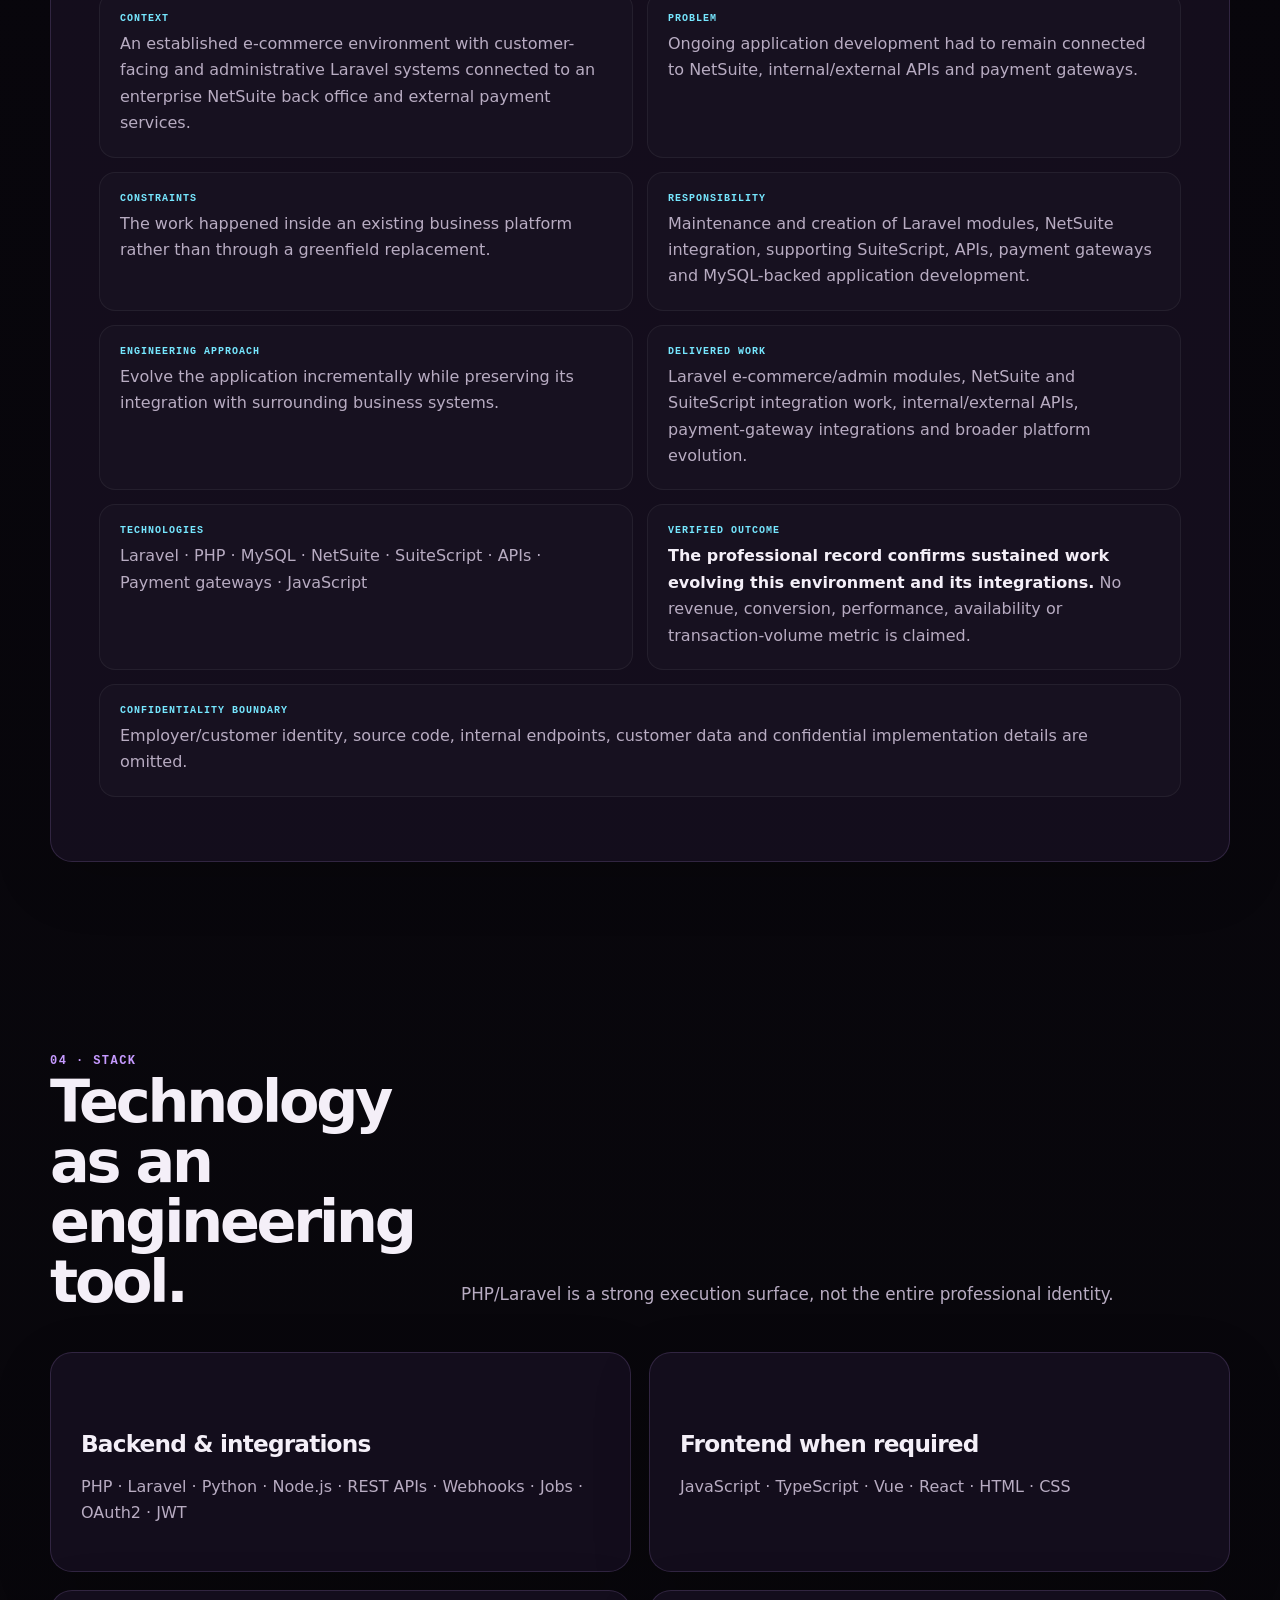
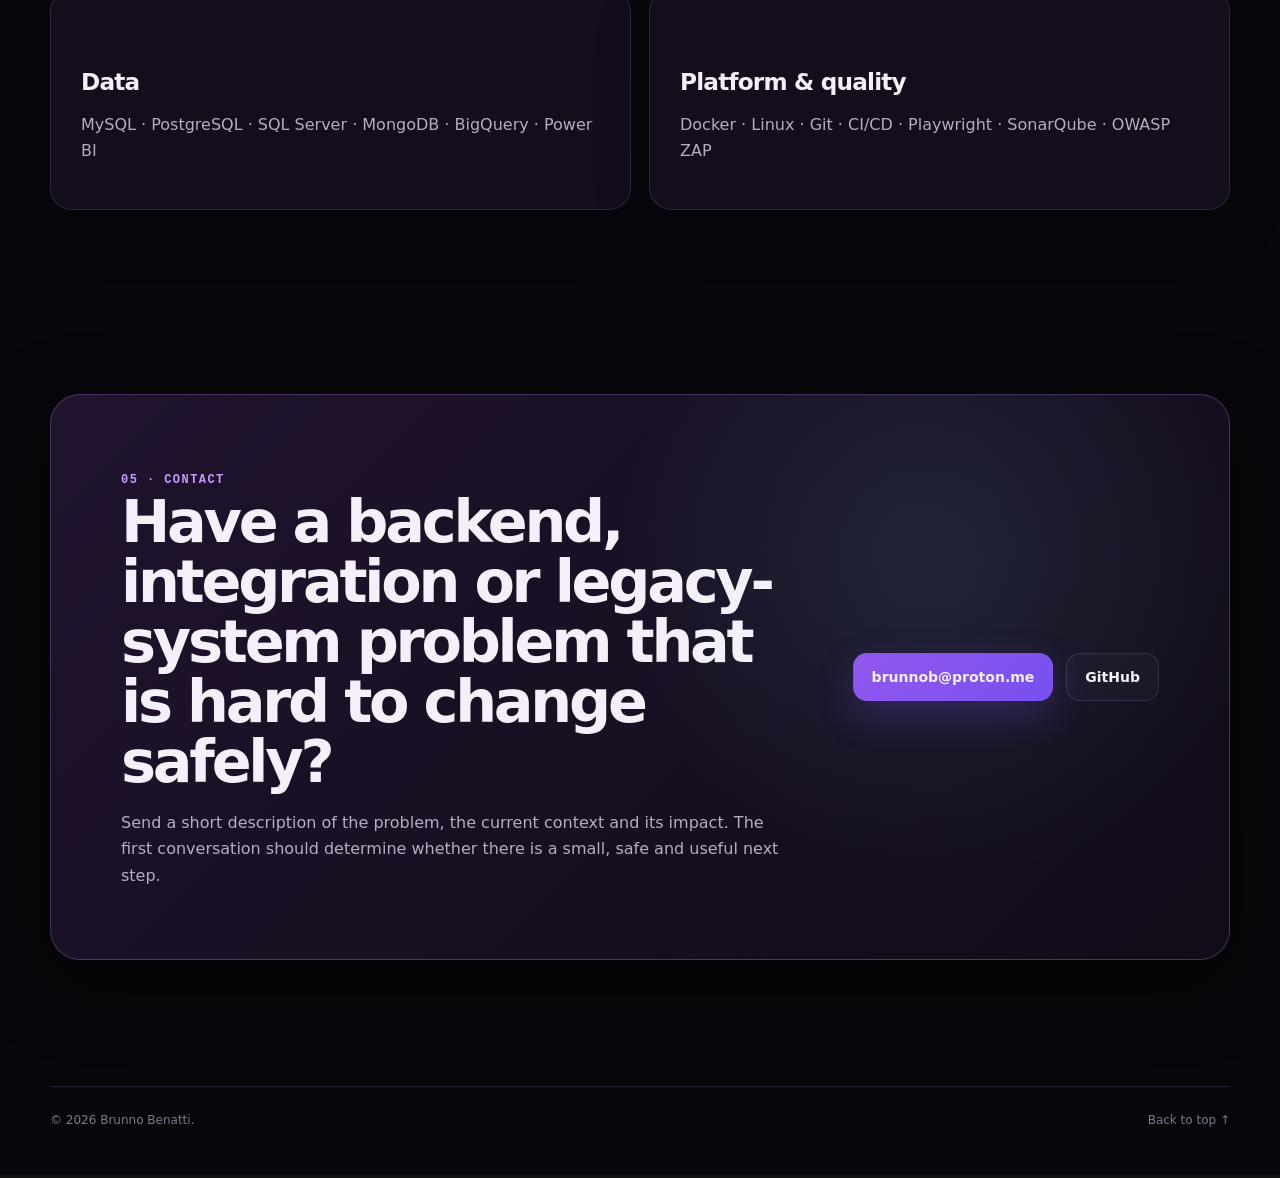
==== commit fc4908f6: "Tighten ERP case to verified evidence boundary" ====
--- a/index.html
+++ b/index.html
@@ -40,86 +40,18 @@
 </head>
 <body>
   <a class="skip-link" href="#content">Skip to content</a>
-
-  <header id="top">
-    <div class="shell nav">
-      <a class="brand" href="#top" aria-label="Back to top"><span class="brand-mark">BB</span><span>Brunno Benatti</span></a>
-      <div class="nav-right">
-        <nav class="nav-links" aria-label="Main navigation">
-          <a href="#about">About</a><a href="#services">How I help</a><a href="#experience">Case studies</a><a href="#stack">Stack</a><a href="#contact">Contact</a>
-        </nav>
-        <a class="language-link" href="pt-br/" lang="pt-BR" hreflang="pt-BR">PT-BR</a>
-      </div>
-    </div>
-  </header>
-
-  <main id="content">
-    <div class="shell">
-      <section class="hero" aria-labelledby="hero-title">
-        <div>
-          <div class="eyebrow"><span class="status-dot"></span>Senior Software Engineer · São Paulo, Brazil</div>
-          <h1 id="hero-title">Backend, integrations and legacy systems <span class="gradient-text">without changing them in the dark.</span></h1>
-          <p class="hero-copy">I’m <strong>Brunno Benatti</strong>, a software developer with 14 years of experience. I work on complex business systems where APIs, payments, ERPs, CRMs, databases and legacy applications need to keep operating while they evolve.</p>
-          <div class="actions"><a class="button primary" href="mailto:brunnob@proton.me">Discuss a problem <span aria-hidden="true">→</span></a><a class="button" href="#experience">View case studies</a></div>
-        </div>
-        <aside aria-label="Technical summary">
-          <div class="terminal"><div class="terminal-bar"><span></span><span></span><span></span><small>brunno@engineering:~</small></div><div class="terminal-body"><p><b>$</b> whoami</p><output>Brunno Benatti · Senior Software Engineer</output><p><b>$</b> focus</p><output>backend · integrations · legacy modernization</output><p><b>$</b> domains</p><output>payments · PIX · ERP · CRM · e-commerce</output><p><b>$</b> approach</p><output id="terminal-message">understand → change safely → validate</output><p><b>$</b> <i class="cursor"></i></p></div></div>
-          <div class="metrics"><div><strong>14 years</strong><span>software development</span></div><div><strong>Backend</strong><span>systems & integration</span></div><div><strong>Fluent</strong><span>professional English</span></div></div>
-        </aside>
-      </section>
-
-      <section id="about" aria-labelledby="about-title">
-        <div class="section-head reveal"><div><span>01 · About</span><h2 id="about-title">Understand before rewriting.</h2></div><p>My work is most valuable when the system already exists, the context is complex, and an incorrect change costs more than a few extra lines of investigation.</p></div>
-        <div class="about-grid"><article class="card prose reveal"><p>I work hands-on across investigation, architecture, implementation, integration, testing and delivery.</p><p>My verified professional surface includes internal ERP work, payment gateways, automated PIX integration, REST APIs, webhooks, Laravel e-commerce and administrative systems, NetSuite integration and existing-system evolution.</p><p>I prefer bounded scopes, explicit assumptions and incremental changes over unnecessary rewrites.</p></article><aside class="card principles reveal" aria-label="Engineering principles"><div><small>P01</small><strong>Root cause before patching symptoms</strong><span>Diagnose the behavior and boundaries before changing them.</span></div><div><small>P02</small><strong>Tests as contracts</strong><span>Critical behavior should be explicit and repeatable.</span></div><div><small>P03</small><strong>Incremental modernization</strong><span>Reduce risk without turning every legacy problem into a rewrite.</span></div></aside></div>
-      </section>
-
-      <section id="services" aria-labelledby="services-title">
-        <div class="section-head reveal"><div><span>02 · How I help</span><h2 id="services-title">Start with the problem, not the technology.</h2></div><p>Focused ways to bring senior engineering capacity into integration-heavy and existing-system work.</p></div>
-        <div class="work-grid"><article class="card reveal"><small>INTEGRATION RESCUE</small><h3>Unstable or difficult integrations</h3><p>Investigate and stabilize APIs, webhooks, payments, ERP/CRM connections and external-system behavior.</p></article><article class="card reveal"><small>PRODUCTION TROUBLESHOOTING</small><h3>Problems crossing system boundaries</h3><p>Root-cause investigation when application, database, integration and infrastructure behavior overlap.</p></article><article class="card reveal"><small>FRACTIONAL ENGINEERING</small><h3>Senior backend & integration capacity</h3><p>Hands-on architecture and implementation for teams evolving existing systems with controlled risk.</p></article><article class="card reveal"><small>FULLY REMOTE ROLES</small><h3>Senior Software / Backend / Integration Engineering</h3><p>Also open to senior fully remote roles where backend systems and integration work remain meaningful parts of the job.</p></article></div>
-      </section>
-
-      <section id="experience" aria-labelledby="experience-title">
-        <div class="section-head reveal"><div><span>03 · Client-safe case studies</span><h2 id="experience-title">Evidence over claims.</h2></div><p>These cases use only verified or carefully bounded supported evidence. Company names, proprietary implementation details and unsupported metrics are intentionally omitted.</p></div>
-        <div class="case-studies">
-          <article class="card case-study reveal">
-            <div class="case-header"><small>ERP · PAYMENTS · PIX · INTEGRATIONS</small><code>CASE 01</code></div><h3>Existing ERP evolution across payment and integration boundaries</h3>
-            <dl class="case-grid">
-              <div class="case-field"><dt>Context</dt><dd>An internal ERP environment with payment-gateway integrations, automated PIX integration, APIs and webhooks.</dd></div>
-              <div class="case-field"><dt>Problem</dt><dd>The work combined ongoing business-system evolution with dependencies on external payment and integration surfaces.</dd></div>
-              <div class="case-field"><dt>Constraints</dt><dd>Existing-system changes had to remain bounded by established business workflows and external-system contracts.</dd></div>
-              <div class="case-field"><dt>Responsibility</dt><dd>Backend and application work across the ERP, payment integrations, automated PIX, APIs/webhooks and supporting delivery/server concerns.</dd></div>
-              <div class="case-field"><dt>Engineering approach</dt><dd>Understand the existing behavior and integration boundaries, then evolve the required surface incrementally instead of assuming a greenfield rewrite.</dd></div>
-              <div class="case-field"><dt>Delivered work</dt><dd>ERP evolution, payment-gateway integration, automated PIX integration, API/webhook work and supporting system maintenance.</dd></div>
-              <div class="case-field"><dt>Technologies</dt><dd>PHP · Laravel · MySQL · REST APIs · Webhooks · Payments · PIX · Linux</dd></div>
-              <div class="case-field"><dt>Verified outcome</dt><dd><strong>The professional record verifies responsibility for this work.</strong> No throughput, SLA, financial-impact or reliability metric is claimed.</dd></div>
-              <div class="case-field wide"><dt>Confidentiality boundary</dt><dd>Company/customer identities, internal identifiers, endpoints, credentials, private data, proprietary source code and unverified metrics are excluded.</dd></div>
-            </dl>
-          </article>
-
-          <article class="card case-study reveal">
-            <div class="case-header"><small>E-COMMERCE · NETSUITE · PAYMENT GATEWAYS</small><code>CASE 02</code></div><h3>Laravel e-commerce and administrative systems integrated with NetSuite</h3>
-            <dl class="case-grid">
-              <div class="case-field"><dt>Context</dt><dd>An established e-commerce environment with customer-facing and administrative Laravel systems connected to an enterprise NetSuite back office and external payment services.</dd></div>
-              <div class="case-field"><dt>Problem</dt><dd>Ongoing application development had to remain connected to NetSuite, internal/external APIs and payment gateways.</dd></div>
-              <div class="case-field"><dt>Constraints</dt><dd>The work happened inside an existing business platform rather than through a greenfield replacement.</dd></div>
-              <div class="case-field"><dt>Responsibility</dt><dd>Maintenance and creation of Laravel modules, NetSuite integration, supporting SuiteScript, APIs, payment gateways and MySQL-backed application development.</dd></div>
-              <div class="case-field"><dt>Engineering approach</dt><dd>Evolve the application incrementally while preserving its integration with surrounding business systems.</dd></div>
-              <div class="case-field"><dt>Delivered work</dt><dd>Laravel e-commerce/admin modules, NetSuite and SuiteScript integration work, internal/external APIs, payment-gateway integrations and broader platform evolution.</dd></div>
-              <div class="case-field"><dt>Technologies</dt><dd>Laravel · PHP · MySQL · NetSuite · SuiteScript · APIs · Payment gateways · JavaScript</dd></div>
-              <div class="case-field"><dt>Verified outcome</dt><dd><strong>The professional record confirms sustained work evolving this environment and its integrations.</strong> No revenue, conversion, performance, availability or transaction-volume metric is claimed.</dd></div>
-              <div class="case-field wide"><dt>Confidentiality boundary</dt><dd>Employer/customer identity, source code, internal endpoints, customer data and confidential implementation details are omitted.</dd></div>
-            </dl>
-          </article>
-        </div>
-      </section>
-
-      <section id="stack" aria-labelledby="stack-title"><div class="section-head reveal"><div><span>04 · Stack</span><h2 id="stack-title">Technology as an engineering tool.</h2></div><p>PHP/Laravel is a strong execution surface, not the entire professional identity.</p></div><div class="stack-grid"><article class="card reveal"><h3>Backend & integrations</h3><p>PHP · Laravel · Python · Node.js · REST APIs · Webhooks · Jobs · OAuth2 · JWT</p></article><article class="card reveal"><h3>Frontend when required</h3><p>JavaScript · TypeScript · Vue · React · HTML · CSS</p></article><article class="card reveal"><h3>Data</h3><p>MySQL · PostgreSQL · SQL Server · MongoDB · BigQuery · Power BI</p></article><article class="card reveal"><h3>Platform & quality</h3><p>Docker · Linux · Git · CI/CD · Playwright · SonarQube · OWASP ZAP</p></article></div></section>
-
-      <section id="contact" aria-labelledby="contact-title"><div class="contact reveal"><div><span>05 · Contact</span><h2 id="contact-title">Have a backend, integration or legacy-system problem that is hard to change safely?</h2><p>Send a short description of the problem, the current context and its impact. The first conversation should determine whether there is a small, safe and useful next step.</p></div><div class="actions"><a class="button primary" href="mailto:brunnob@proton.me">brunnob@proton.me</a><a class="button" href="https://github.com/brunno-benatti" target="_blank" rel="noreferrer">GitHub</a></div></div></section>
-    </div>
-  </main>
-
-  <footer><div class="shell"><span>© <span id="year"></span> Brunno Benatti.</span><a href="#top">Back to top ↑</a></div></footer>
-  <script src="script.js" defer></script>
+  <header id="top"><div class="shell nav"><a class="brand" href="#top" aria-label="Back to top"><span class="brand-mark">BB</span><span>Brunno Benatti</span></a><div class="nav-right"><nav class="nav-links" aria-label="Main navigation"><a href="#about">About</a><a href="#services">How I help</a><a href="#experience">Case studies</a><a href="#stack">Stack</a><a href="#contact">Contact</a></nav><a class="language-link" href="pt-br/" lang="pt-BR" hreflang="pt-BR">PT-BR</a></div></div></header>
+  <main id="content"><div class="shell">
+    <section class="hero" aria-labelledby="hero-title"><div><div class="eyebrow"><span class="status-dot"></span>Senior Software Engineer · São Paulo, Brazil</div><h1 id="hero-title">Backend, integrations and legacy systems <span class="gradient-text">without changing them in the dark.</span></h1><p class="hero-copy">I’m <strong>Brunno Benatti</strong>, a software developer with 14 years of experience. I work on complex business systems where APIs, payments, ERPs, CRMs, databases and legacy applications need to keep operating while they evolve.</p><div class="actions"><a class="button primary" href="mailto:brunnob@proton.me">Discuss a problem <span aria-hidden="true">→</span></a><a class="button" href="#experience">View case studies</a></div></div><aside aria-label="Technical summary"><div class="terminal"><div class="terminal-bar"><span></span><span></span><span></span><small>brunno@engineering:~</small></div><div class="terminal-body"><p><b>$</b> whoami</p><output>Brunno Benatti · Senior Software Engineer</output><p><b>$</b> focus</p><output>backend · integrations · legacy modernization</output><p><b>$</b> domains</p><output>payments · PIX · ERP · CRM · e-commerce</output><p><b>$</b> approach</p><output id="terminal-message">understand → change safely → validate</output><p><b>$</b> <i class="cursor"></i></p></div></div><div class="metrics"><div><strong>14 years</strong><span>software development</span></div><div><strong>Backend</strong><span>systems & integration</span></div><div><strong>Fluent</strong><span>professional English</span></div></div></aside></section>
+    <section id="about" aria-labelledby="about-title"><div class="section-head reveal"><div><span>01 · About</span><h2 id="about-title">Understand before rewriting.</h2></div><p>My work is most valuable when the system already exists, the context is complex, and an incorrect change costs more than a few extra lines of investigation.</p></div><div class="about-grid"><article class="card prose reveal"><p>I work hands-on across investigation, architecture, implementation, integration, testing and delivery.</p><p>My verified professional surface includes internal ERP work, payment gateways, automated PIX integration, REST APIs, webhooks, Laravel e-commerce and administrative systems, NetSuite integration and existing-system evolution.</p><p>I prefer bounded scopes, explicit assumptions and incremental changes over unnecessary rewrites.</p></article><aside class="card principles reveal" aria-label="Engineering principles"><div><small>P01</small><strong>Root cause before patching symptoms</strong><span>Diagnose the behavior and boundaries before changing them.</span></div><div><small>P02</small><strong>Tests as contracts</strong><span>Critical behavior should be explicit and repeatable.</span></div><div><small>P03</small><strong>Incremental modernization</strong><span>Reduce risk without turning every legacy problem into a rewrite.</span></div></aside></div></section>
+    <section id="services" aria-labelledby="services-title"><div class="section-head reveal"><div><span>02 · How I help</span><h2 id="services-title">Start with the problem, not the technology.</h2></div><p>Focused ways to bring senior engineering capacity into integration-heavy and existing-system work.</p></div><div class="work-grid"><article class="card reveal"><small>INTEGRATION RESCUE</small><h3>Unstable or difficult integrations</h3><p>Investigate and stabilize APIs, webhooks, payments, ERP/CRM connections and external-system behavior.</p></article><article class="card reveal"><small>PRODUCTION TROUBLESHOOTING</small><h3>Problems crossing system boundaries</h3><p>Root-cause investigation when application, database, integration and infrastructure behavior overlap.</p></article><article class="card reveal"><small>FRACTIONAL ENGINEERING</small><h3>Senior backend & integration capacity</h3><p>Hands-on architecture and implementation for teams evolving existing systems with controlled risk.</p></article><article class="card reveal"><small>FULLY REMOTE ROLES</small><h3>Senior Software / Backend / Integration Engineering</h3><p>Also open to senior fully remote roles where backend systems and integration work remain meaningful parts of the job.</p></article></div></section>
+    <section id="experience" aria-labelledby="experience-title"><div class="section-head reveal"><div><span>03 · Client-safe case studies</span><h2 id="experience-title">Evidence over claims.</h2></div><p>These cases use only verified evidence. Company names, proprietary implementation details and unsupported metrics are intentionally omitted.</p></div><div class="case-studies">
+      <article class="card case-study reveal"><div class="case-header"><small>ERP · PAYMENTS · PIX · INTEGRATIONS</small><code>CASE 01</code></div><h3>Existing ERP evolution across payment and integration boundaries</h3><dl class="case-grid"><div class="case-field"><dt>Context</dt><dd>An internal ERP environment with payment-gateway integrations, automated PIX integration, APIs and webhooks.</dd></div><div class="case-field"><dt>Problem</dt><dd>The work combined existing business-system evolution with payment, API and webhook integration responsibilities.</dd></div><div class="case-field"><dt>Constraints</dt><dd>An existing business system connected to external payment surfaces; public material must exclude internal identifiers, endpoints, credentials, private data and unverified metrics.</dd></div><div class="case-field"><dt>Responsibility</dt><dd>Backend and application work across the ERP, payment integrations, automated PIX, APIs/webhooks and supporting Linux/server maintenance.</dd></div><div class="case-field"><dt>Engineering approach</dt><dd>Maintenance and evolution of an existing business system, with backend and integration changes kept within the evidenced scope.</dd></div><div class="case-field"><dt>Delivered work</dt><dd>ERP evolution, payment-gateway integration, automated PIX integration, API/webhook work and supporting system maintenance.</dd></div><div class="case-field"><dt>Technologies</dt><dd>PHP · Laravel · MySQL · REST APIs · Webhooks · Payments · PIX · Linux</dd></div><div class="case-field"><dt>Verified outcome</dt><dd><strong>The professional record verifies responsibility for this work.</strong> No throughput, SLA, financial-impact or reliability metric is claimed.</dd></div><div class="case-field wide"><dt>Confidentiality boundary</dt><dd>Company/customer identities, internal identifiers, endpoints, credentials, private data, proprietary source code and unverified metrics are excluded.</dd></div></dl></article>
+      <article class="card case-study reveal"><div class="case-header"><small>E-COMMERCE · NETSUITE · PAYMENT GATEWAYS</small><code>CASE 02</code></div><h3>Laravel e-commerce and administrative systems integrated with NetSuite</h3><dl class="case-grid"><div class="case-field"><dt>Context</dt><dd>An established e-commerce environment with customer-facing and administrative Laravel systems connected to an enterprise NetSuite back office and external payment services.</dd></div><div class="case-field"><dt>Problem</dt><dd>Ongoing application development had to remain connected to NetSuite, internal/external APIs and payment gateways.</dd></div><div class="case-field"><dt>Constraints</dt><dd>The work happened inside an existing business platform rather than through a greenfield replacement.</dd></div><div class="case-field"><dt>Responsibility</dt><dd>Maintenance and creation of Laravel modules, NetSuite integration, supporting SuiteScript, APIs, payment gateways and MySQL-backed application development.</dd></div><div class="case-field"><dt>Engineering approach</dt><dd>Evolve the application incrementally while preserving its integration with surrounding business systems.</dd></div><div class="case-field"><dt>Delivered work</dt><dd>Laravel e-commerce/admin modules, NetSuite and SuiteScript integration work, internal/external APIs, payment-gateway integrations and broader platform evolution.</dd></div><div class="case-field"><dt>Technologies</dt><dd>Laravel · PHP · MySQL · NetSuite · SuiteScript · APIs · Payment gateways · JavaScript</dd></div><div class="case-field"><dt>Verified outcome</dt><dd><strong>The professional record confirms sustained work evolving this environment and its integrations.</strong> No revenue, conversion, performance, availability or transaction-volume metric is claimed.</dd></div><div class="case-field wide"><dt>Confidentiality boundary</dt><dd>Employer/customer identity, source code, internal endpoints, customer data and confidential implementation details are omitted.</dd></div></dl></article>
+    </div></section>
+    <section id="stack" aria-labelledby="stack-title"><div class="section-head reveal"><div><span>04 · Stack</span><h2 id="stack-title">Technology as an engineering tool.</h2></div><p>PHP/Laravel is a strong execution surface, not the entire professional identity.</p></div><div class="stack-grid"><article class="card reveal"><h3>Backend & integrations</h3><p>PHP · Laravel · Python · Node.js · REST APIs · Webhooks · Jobs · OAuth2 · JWT</p></article><article class="card reveal"><h3>Frontend when required</h3><p>JavaScript · TypeScript · Vue · React · HTML · CSS</p></article><article class="card reveal"><h3>Data</h3><p>MySQL · PostgreSQL · SQL Server · MongoDB · BigQuery · Power BI</p></article><article class="card reveal"><h3>Platform & quality</h3><p>Docker · Linux · Git · CI/CD · Playwright · SonarQube · OWASP ZAP</p></article></div></section>
+    <section id="contact" aria-labelledby="contact-title"><div class="contact reveal"><div><span>05 · Contact</span><h2 id="contact-title">Have a backend, integration or legacy-system problem that is hard to change safely?</h2><p>Send a short description of the problem, the current context and its impact. The first conversation should determine whether there is a small, safe and useful next step.</p></div><div class="actions"><a class="button primary" href="mailto:brunnob@proton.me">brunnob@proton.me</a><a class="button" href="https://github.com/brunno-benatti" target="_blank" rel="noreferrer">GitHub</a></div></div></section>
+  </div></main>
+  <footer><div class="shell"><span>© <span id="year"></span> Brunno Benatti.</span><a href="#top">Back to top ↑</a></div></footer><script src="script.js" defer></script>
 </body>
 </html>
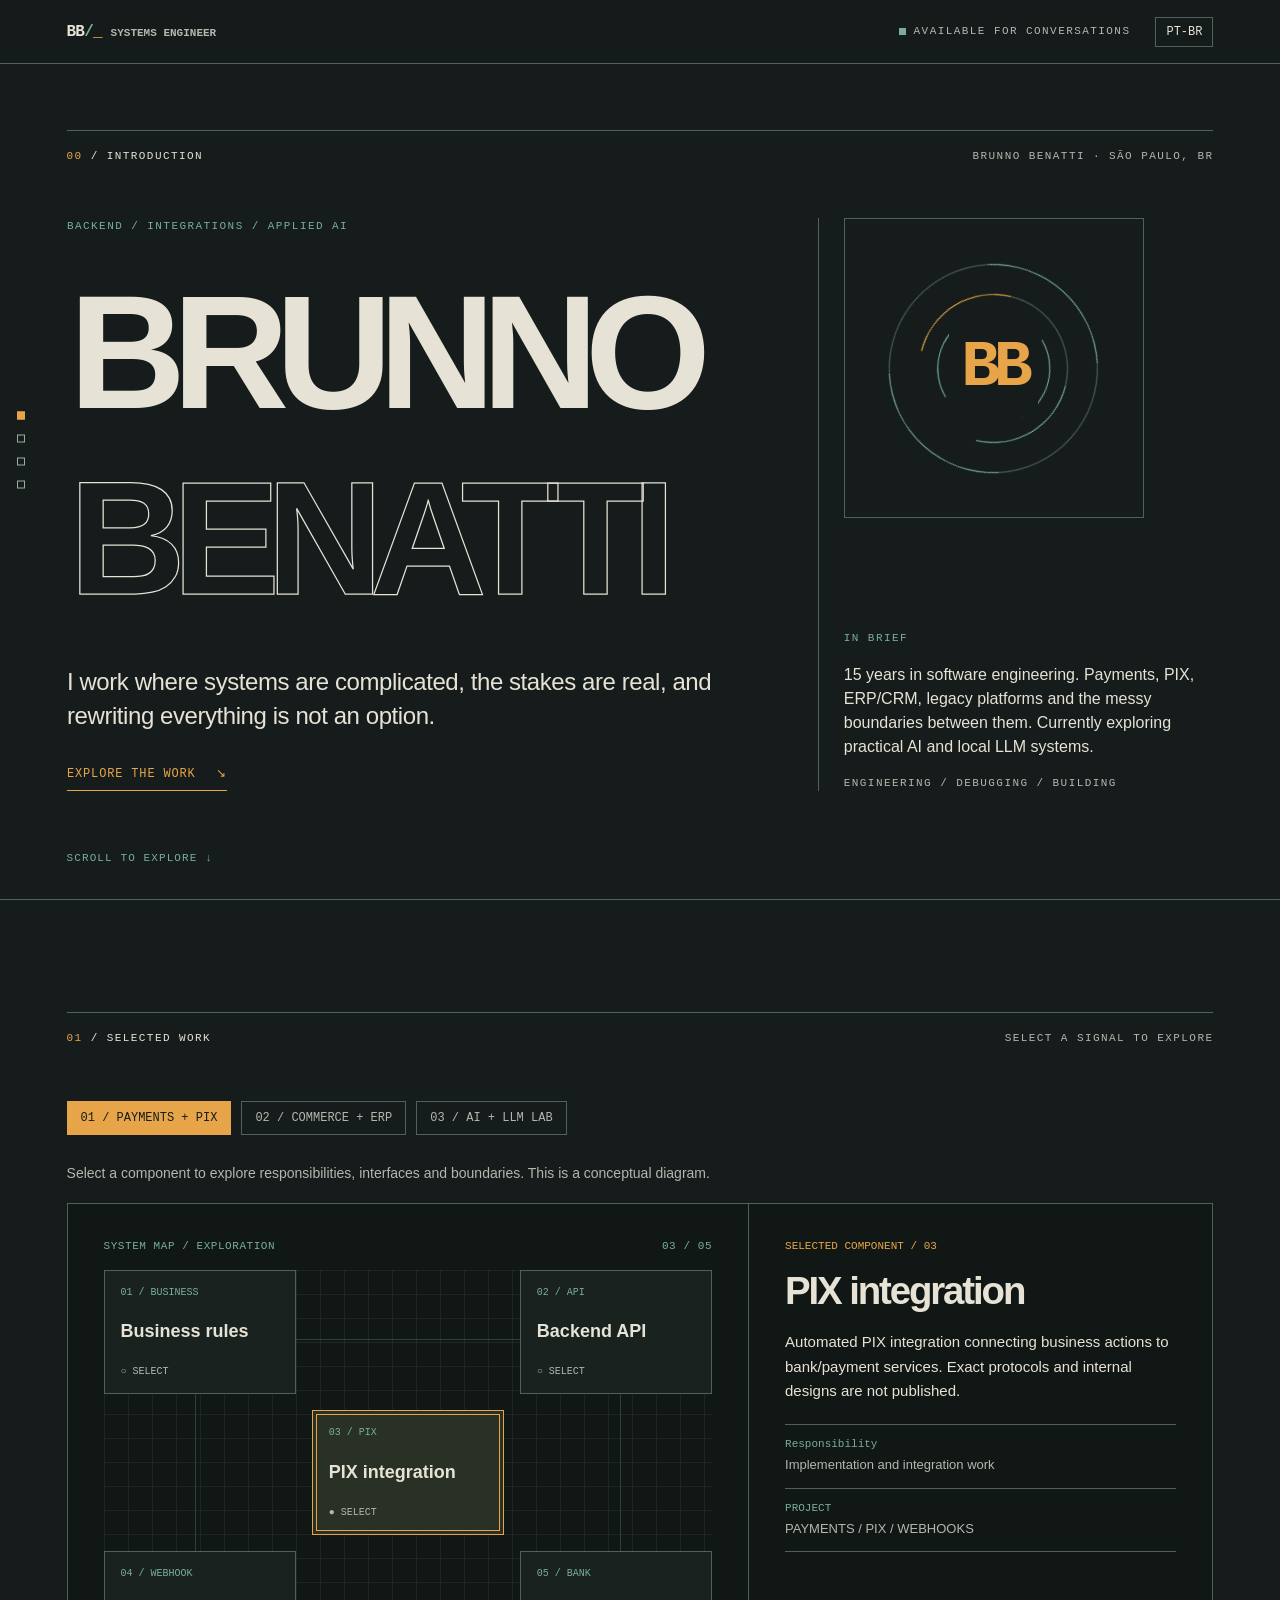
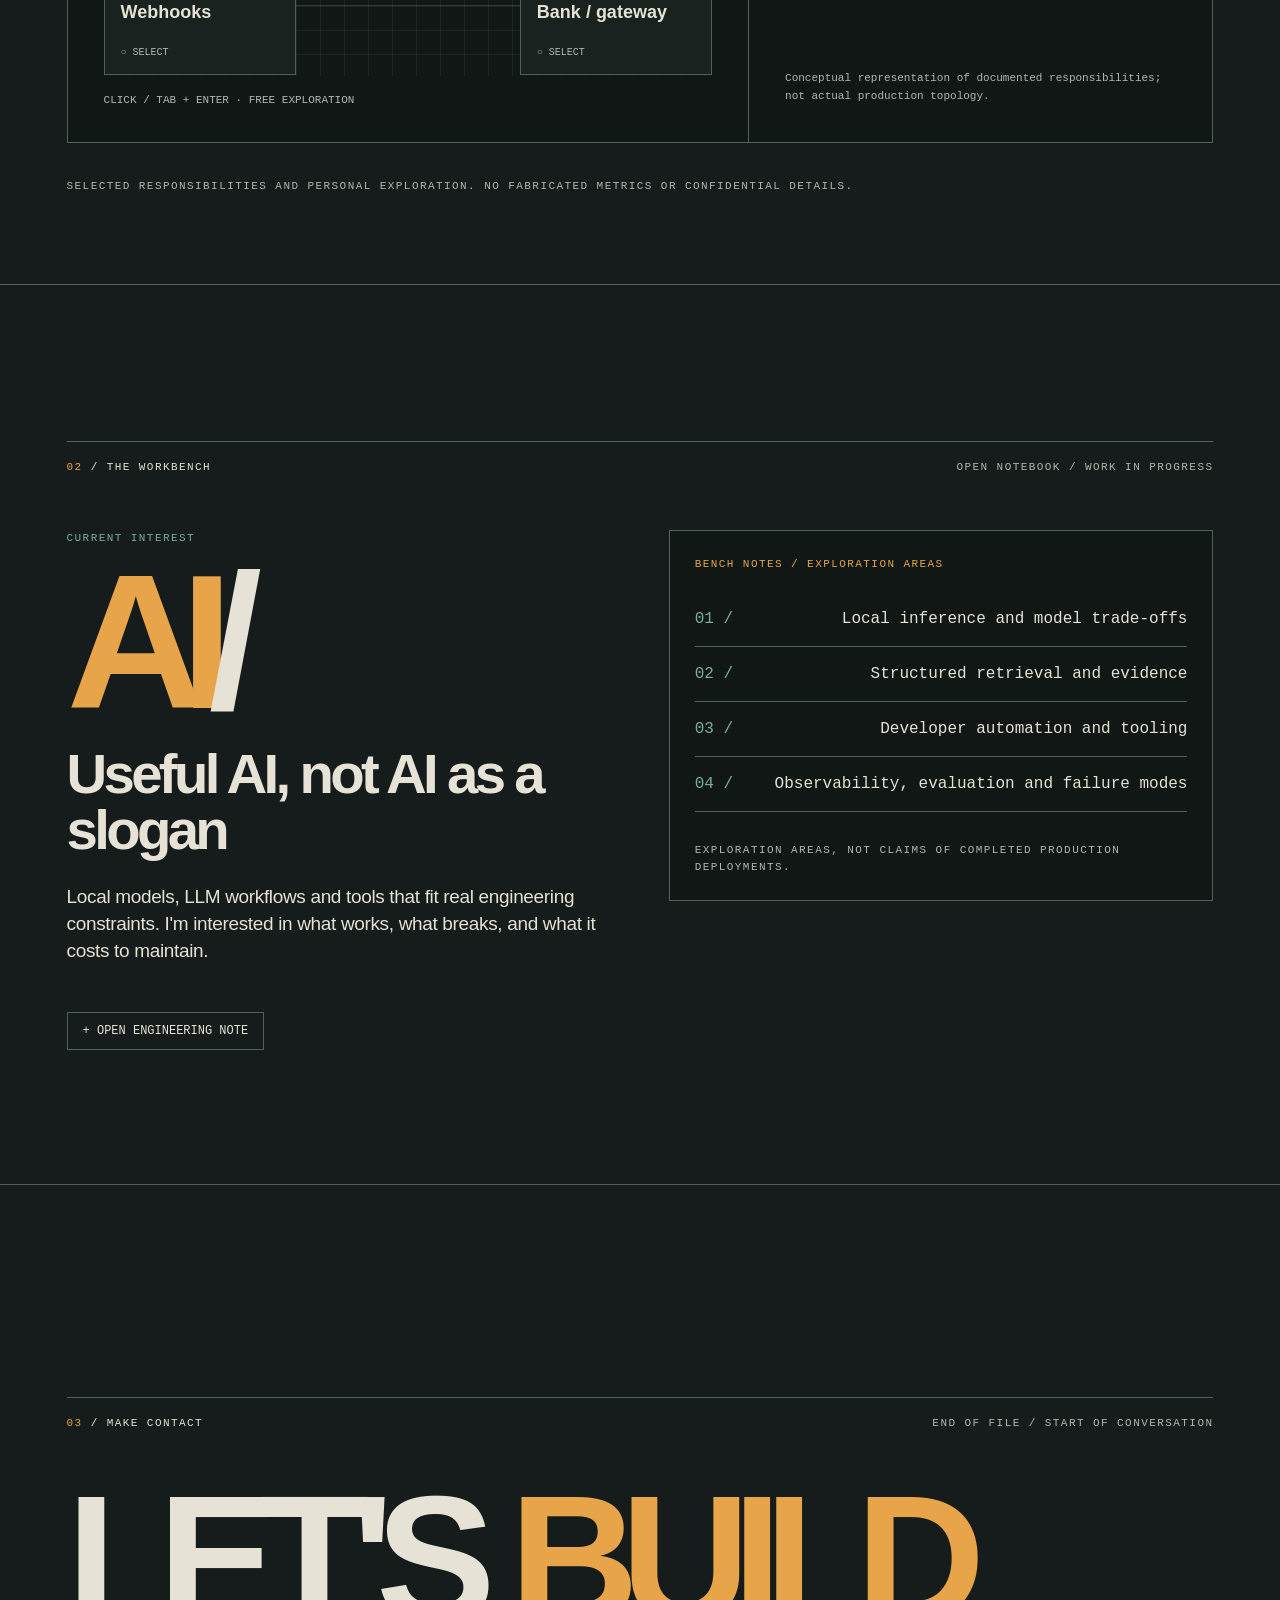
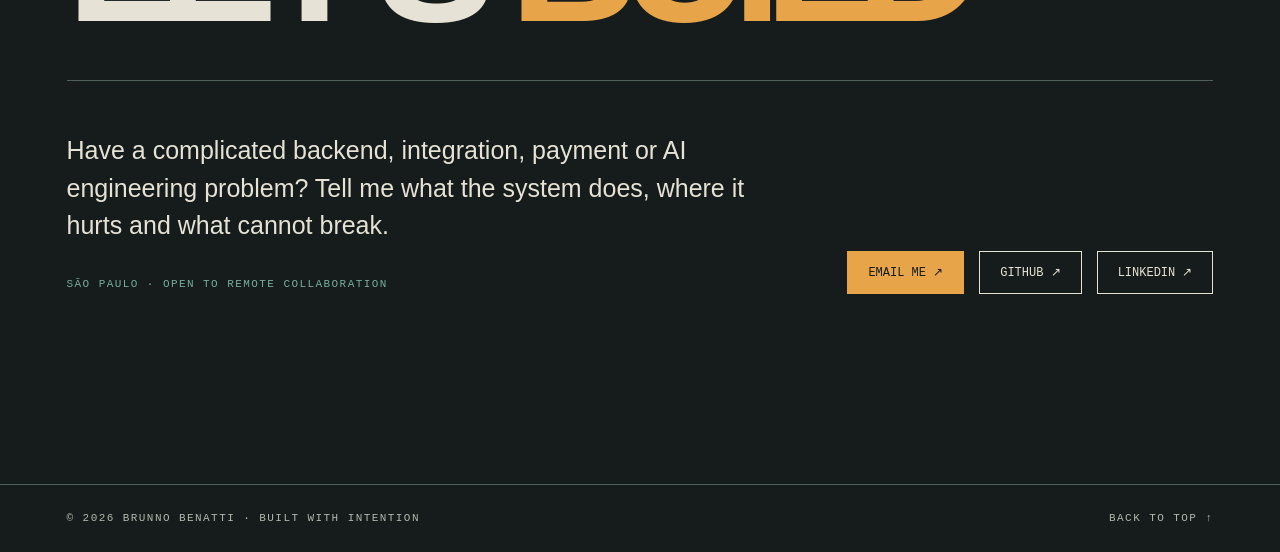
==== commit bb6dbc5b: "Deploy interactive portfolio v3 with continuous BB orbits and typography fit" ====
--- a/index.html
+++ b/index.html
@@ -1,57 +1,102 @@
 <!doctype html>
-<html lang="en">
-<head>
-  <meta charset="utf-8">
-  <meta name="viewport" content="width=device-width, initial-scale=1">
-  <meta name="theme-color" content="#0b0712">
-  <meta name="robots" content="index,follow">
-  <meta name="description" content="Brunno Benatti — Senior Software Engineer focused on backend engineering, systems integration and legacy modernization.">
-  <meta name="author" content="Brunno Benatti">
-  <meta property="og:title" content="Brunno Benatti — Senior Software Engineer">
-  <meta property="og:description" content="Backend Engineering, Systems Integration and Legacy Modernization for complex business systems.">
-  <meta property="og:type" content="website">
-  <meta property="og:url" content="https://brunno-benatti.github.io/brunno-benatti/">
-  <meta property="og:site_name" content="Brunno Benatti">
-  <meta property="og:locale" content="en_US">
-  <meta property="og:locale:alternate" content="pt_BR">
-  <meta name="twitter:card" content="summary">
-  <meta name="twitter:title" content="Brunno Benatti — Senior Software Engineer">
-  <meta name="twitter:description" content="Backend Engineering, Systems Integration and Legacy Modernization for complex business systems.">
-  <link rel="canonical" href="https://brunno-benatti.github.io/brunno-benatti/">
-  <link rel="alternate" hreflang="en" href="https://brunno-benatti.github.io/brunno-benatti/">
-  <link rel="alternate" hreflang="pt-BR" href="https://brunno-benatti.github.io/brunno-benatti/pt-br/">
-  <link rel="alternate" hreflang="x-default" href="https://brunno-benatti.github.io/brunno-benatti/">
-  <title>Brunno Benatti — Senior Software Engineer</title>
-  <script>document.documentElement.classList.add('js')</script>
-  <link rel="stylesheet" href="styles.css">
-  <script type="application/ld+json">
-  {
-    "@context":"https://schema.org",
-    "@type":"Person",
-    "name":"Brunno Benatti",
-    "jobTitle":"Senior Software Engineer",
-    "address":{"@type":"PostalAddress","addressLocality":"São Paulo","addressRegion":"SP","addressCountry":"BR"},
-    "email":"brunnob@proton.me",
-    "url":"https://brunno-benatti.github.io/brunno-benatti/",
-    "sameAs":["https://github.com/brunno-benatti"],
-    "knowsAbout":["Backend Engineering","Systems Integration","Legacy Modernization","PHP","Laravel","REST APIs","Webhooks","Payments","PIX","ERP","CRM","NetSuite","Docker","Linux"]
+<html lang="en"><head><meta charset="utf-8"><meta name="viewport" content="width=device-width,initial-scale=1"><meta name="theme-color" content="#151c1b"><meta name="description" content="Brunno Benatti — senior software engineer. Backend, integrations, payments, and applied AI."><title>Brunno Benatti — Systems, not slides.</title>
+<style>
+:root{--bg:#151c1b;--paper:#e6e2d5;--amber:#e8a449;--mint:#78ae9b;--red:#ce6655;--sub:#b1b8ad;--hair:#52605a;--shadow:#101615}*{box-sizing:border-box}html{scroll-behavior:smooth;scroll-padding-top:65px}body{margin:0;background:var(--bg);color:var(--paper);font-family:Arial,Helvetica,sans-serif;line-height:1.5}a{color:inherit;text-decoration:none}button{font:inherit}button,a{ -webkit-tap-highlight-color:transparent}button:focus-visible,a:focus-visible,summary:focus-visible{outline:2px solid var(--amber);outline-offset:5px}::selection{background:var(--amber);color:var(--bg)}.mono{font-family:'Courier New',Courier,monospace}.tiny{font-size:11px;text-transform:uppercase;letter-spacing:.13em}.muted{color:var(--sub)}.amber{color:var(--amber)}.mint{color:var(--mint)}.red{color:var(--red)}.page{max-width:1480px;margin:auto;padding:0 clamp(22px,5.2vw,90px)}.topbar{height:64px;position:fixed;inset:0 0 auto;z-index:30;background:#151c1bf2;border-bottom:1px solid var(--hair);backdrop-filter:blur(8px)}.topbar .page{height:100%;display:flex;align-items:center;justify-content:space-between;gap:15px}.brand{font:700 16px 'Courier New',monospace;letter-spacing:-.05em}.brand b{color:var(--amber)}.topright{display:flex;align-items:center;gap:25px}.lang{border:1px solid var(--hair);color:var(--paper);background:transparent;padding:7px 10px;cursor:pointer;font:12px 'Courier New',monospace}.lang:hover{background:var(--paper);color:var(--bg)}.status{display:flex;align-items:center;gap:8px}.led{height:7px;width:7px;background:var(--mint);display:inline-block}.navrail{position:fixed;top:50%;left:17px;z-index:20;transform:translateY(-50%);display:flex;flex-direction:column;gap:15px}.navrail a{display:block;width:8px;height:8px;background:transparent;border:1px solid #9eaba3;position:relative}.navrail a[aria-current=location]{background:var(--amber);border-color:var(--amber)}.navrail a:hover:after,.navrail a:focus-visible:after{content:attr(data-name);position:absolute;left:20px;top:-8px;white-space:nowrap;background:var(--paper);color:var(--bg);font:11px 'Courier New';padding:6px 9px}.chapter{min-height:100svh;display:flex;flex-direction:column;justify-content:center;border-bottom:1px solid var(--hair);position:relative;padding:clamp(112px,12vh,160px) 0 clamp(70px,10vh,120px)}.chapter-head{display:flex;justify-content:space-between;gap:20px;border-top:1px solid var(--hair);padding-top:17px;margin-bottom:clamp(35px,6vh,85px)}.chapter-head .n{color:var(--amber)}.hero-wrap{display:grid;grid-template-columns:minmax(0,1.25fr) minmax(260px,.75fr);gap:8%;align-items:center}.eyebrow{color:var(--mint);margin-bottom:24px}.hero-wrap>div:first-child{min-width:0;container-type:inline-size}.hero-title{font-size:clamp(38px,17.5cqw,180px);letter-spacing:-.085em;line-height:1.02;font-weight:800;margin:0 0 34px;max-width:900px}.hero-title span{display:block;white-space:nowrap;width:max-content;max-width:none;padding-inline:2px;padding-block:.065em}.hero-title .outline{color:transparent;-webkit-text-stroke:1.25px var(--paper)}.intro{max-width:650px;font-size:clamp(18px,2vw,24px);line-height:1.42;letter-spacing:-.018em}.hero-side{border-left:1px solid var(--hair);padding-left:25px;align-self:stretch;display:flex;flex-direction:column;justify-content:space-between;gap:55px}.index-mark{width:100%;max-width:300px;aspect-ratio:1;border:1px solid var(--hair);position:relative;display:grid;place-items:center;overflow:hidden}.index-mark:before,.index-mark:after{content:'';position:absolute;inset:15%;border:1px solid var(--hair);border-radius:50%}.index-mark:after{inset:31%;border-color:var(--mint)}.index-mark .cross{position:absolute;inset:0;background:linear-gradient(to right,transparent calc(50% - .5px),var(--hair) 50%,transparent calc(50% + .5px)),linear-gradient(to bottom,transparent calc(50% - .5px),var(--hair) 50%,transparent calc(50% + .5px))}.index-mark b{z-index:1;background:var(--bg);padding:12px;font:700 clamp(32px,6vw,65px) 'Courier New';letter-spacing:-.1em;color:var(--amber)}.tap{display:inline-flex;gap:20px;align-items:center;border:0;border-bottom:1px solid var(--amber);background:transparent;color:var(--amber);padding:9px 0;cursor:pointer;font:12px 'Courier New';text-transform:uppercase;letter-spacing:.07em}.tap:hover{color:var(--paper);border-color:var(--paper)}.column-lead{font-size:clamp(42px,6.5vw,98px);line-height:.99;letter-spacing:-.065em;font-weight:800;max-width:1110px;margin:0 0 44px}.lineup{border-top:1px solid var(--hair)}.lineup article{display:grid;grid-template-columns:45px 1fr minmax(0,.65fr);gap:20px;padding:26px 0;border-bottom:1px solid var(--hair);align-items:start}.lineup h3{font-size:clamp(22px,3.2vw,43px);line-height:1.1;letter-spacing:-.05em;margin:0}.lineup p{color:var(--sub);margin:2px 0 0;max-width:460px}.panelnav{display:flex;gap:10px;flex-wrap:wrap;margin-bottom:28px}.panelnav button{border:1px solid var(--hair);background:none;color:var(--sub);cursor:pointer;padding:9px 13px;font:12px 'Courier New'}.panelnav button[aria-pressed=true]{background:var(--amber);border-color:var(--amber);color:var(--bg)}.case-layout{display:grid;grid-template-columns:minmax(0,1fr) minmax(290px,.75fr);gap:6%;align-items:start}.case-name{font-size:clamp(45px,6.5vw,94px);line-height:.95;letter-spacing:-.07em;font-weight:800;margin:20px 0 30px}.case-desc{font-size:clamp(18px,2.1vw,25px);line-height:1.45;max-width:660px}.facts{border-top:1px solid var(--hair)}.facts>div{display:grid;grid-template-columns:105px 1fr;gap:16px;padding:15px 0;border-bottom:1px solid var(--hair)}.facts dt{color:var(--mint);font:11px 'Courier New';text-transform:uppercase}.facts dd{margin:0;color:var(--paper);font-size:14px}.schematic{border:1px solid var(--hair);padding:20px;margin-top:36px}.schematic .nodes{display:flex;align-items:center;justify-content:space-between;gap:5px;margin-top:18px}.schematic .node{font:10px 'Courier New';text-align:center;color:var(--paper);padding:12px 9px;border:1px solid var(--mint);flex:1}.schematic .wire{height:1px;background:var(--amber);min-width:11px;flex:.12}.lab-grid{display:grid;grid-template-columns:1fr 1fr;gap:5%}.big-counter{font-size:clamp(90px,15vw,220px);line-height:1;letter-spacing:-.13em;font-weight:800;color:var(--amber)}.lab-grid p{max-width:590px}.notebook{border:1px solid var(--hair);padding:25px;align-self:start;background:#111715}.notebook .row{display:flex;justify-content:space-between;padding:15px 0;border-bottom:1px solid var(--hair);gap:20px}.notebook .row:last-child{border:none}.notebook .row span:first-child{color:var(--mint)}.notebook .row span:last-child{text-align:right}.note-toggle{cursor:pointer;border:1px solid var(--hair);background:transparent;color:var(--paper);padding:11px 15px;margin-top:28px;font:12px 'Courier New'}.note-toggle:hover{border-color:var(--amber)}.more-note[hidden]{display:none}.more-note{margin-top:22px;max-width:650px;border-left:2px solid var(--amber);padding:0 0 0 20px;color:var(--sub)}.contact-title{font-size:clamp(80px,14vw,205px);line-height:.82;font-weight:800;letter-spacing:-.1em;margin:0 0 48px;overflow-wrap:anywhere}.contact-title span{color:var(--amber)}.contact-box{display:grid;grid-template-columns:1fr auto;gap:35px;align-items:end;border-top:1px solid var(--hair);padding-top:26px}.contact-box p{font-size:clamp(18px,2vw,25px);max-width:730px}.contact-actions{display:flex;gap:15px;flex-wrap:wrap}.contact-actions a{display:inline-flex;justify-content:center;align-items:center;border:1px solid var(--paper);padding:13px 20px;font:12px 'Courier New';white-space:nowrap}.contact-actions a:first-child{background:var(--amber);border-color:var(--amber);color:var(--bg)}.contact-actions a:hover{background:var(--paper);border-color:var(--paper);color:var(--bg)}footer{padding:25px 0;color:var(--sub)}footer .page{display:flex;justify-content:space-between;gap:18px;flex-wrap:wrap}.nextcue{position:absolute;bottom:35px;left:0;color:var(--mint);font:11px 'Courier New';letter-spacing:.1em}.floating-progress{position:fixed;top:64px;left:0;height:2px;background:var(--amber);width:0;z-index:31;transition:width .12s linear}.mobile-index{display:none}.is-changing .case-layout{animation:appears .26s ease-out}@keyframes appears{from{opacity:.15;transform:translateY(7px)}to{opacity:1;transform:none}}@media(max-width:960px){.navrail{display:none}.hero-wrap,.case-layout,.lab-grid{grid-template-columns:1fr;gap:50px}.hero-side{border-left:0;border-top:1px solid var(--hair);padding:25px 0 0;display:grid;grid-template-columns:160px 1fr;align-items:center;gap:30px}.lineup article{grid-template-columns:35px 1fr}.lineup p{grid-column:2}.mobile-index{display:flex;gap:12px;position:fixed;right:17px;bottom:17px;background:var(--bg);border:1px solid var(--hair);padding:10px 12px;z-index:40}.mobile-index a{font:12px 'Courier New';padding:5px;color:var(--sub)}.mobile-index a[aria-current=location]{color:var(--amber)}.chapter{min-height:unset}.contact-box{grid-template-columns:1fr}}@media(max-width:560px){.page{padding:0 21px}.topright{gap:12px}.status{display:none}.hero-title{font-size:clamp(30px,17.5cqw,100px)}.hero-side{grid-template-columns:1fr}.index-mark{max-width:180px}.chapter-head{margin-bottom:32px}.chapter{padding-top:95px;padding-bottom:100px}.schematic{padding:12px}.schematic .node{padding:10px 3px;font-size:8px}.facts>div{grid-template-columns:80px 1fr}.contact-title{font-size:clamp(68px,17vw,110px)}}@media(prefers-reduced-motion:reduce){html{scroll-behavior:auto}*,*:before,*:after{animation:none!important;transition:none!important}} 
+
+/* V3 / INTERACTIVE SYSTEM MAP */
+.map-intro{max-width:680px;color:var(--sub);font-size:14px;margin:0 0 19px}.system-map{display:grid;grid-template-columns:minmax(0,1.25fr) minmax(280px,.85fr);border:1px solid var(--hair);min-height:540px;background:#111715}.map-board{padding:clamp(18px,3vw,36px);border-right:1px solid var(--hair);position:relative;display:flex;flex-direction:column;gap:18px}.map-top{display:flex;align-items:center;justify-content:space-between;gap:12px;color:var(--mint);font:11px 'Courier New',monospace;letter-spacing:.05em}.map-grid{position:relative;display:grid;grid-template-columns:repeat(3,minmax(0,1fr));grid-template-rows:repeat(3,minmax(110px,1fr));gap:16px;flex:1;background-image:linear-gradient(#52605a35 1px,transparent 1px),linear-gradient(90deg,#52605a35 1px,transparent 1px);background-size:24px 24px;isolation:isolate}.map-grid:before{content:'';position:absolute;inset:17% 15%;border:1px solid #52605a88;pointer-events:none;z-index:-1}.map-node{align-self:stretch;justify-self:stretch;display:flex;flex-direction:column;justify-content:space-between;gap:16px;text-align:left;background:#19221f;border:1px solid var(--hair);color:var(--paper);padding:16px;cursor:pointer;min-width:0;transition:border-color .15s ease,background .15s ease}.map-node:hover{border-color:var(--mint)}.map-node[aria-pressed=true]{border-color:var(--amber);background:#293026;outline:1px solid var(--amber);outline-offset:-5px}.map-node .id{font:10px 'Courier New',monospace;color:var(--mint)}.map-node strong{font-size:clamp(13px,1.5vw,18px);line-height:1.1;overflow-wrap:anywhere}.map-node .port{font:10px 'Courier New',monospace;color:var(--sub)}.map-node:nth-child(1){grid-area:1/1}.map-node:nth-child(2){grid-area:1/3}.map-node:nth-child(3){grid-area:2/2}.map-node:nth-child(4){grid-area:3/1}.map-node:nth-child(5){grid-area:3/3}.map-detail{padding:clamp(22px,3vw,36px);display:flex;flex-direction:column;gap:20px;min-width:0}.map-detail .detail-label{font:11px 'Courier New',monospace;color:var(--amber)}.map-detail h3{font-size:clamp(28px,3vw,46px);line-height:1;letter-spacing:-.055em;margin:0}.map-detail p{color:var(--paper);font-size:15px;line-height:1.65;margin:0}.map-detail dl{border-top:1px solid var(--hair);margin:0}.map-detail dl div{padding:13px 0;border-bottom:1px solid var(--hair)}.map-detail dt{color:var(--mint);font:11px 'Courier New',monospace;margin-bottom:5px}.map-detail dd{margin:0;color:var(--sub);font-size:13px}.map-footer{margin-top:auto;color:var(--sub);font:11px 'Courier New',monospace;line-height:1.6}.map-help{color:var(--sub);font:11px 'Courier New',monospace}.map-node:focus-visible{outline:3px solid var(--amber);outline-offset:3px}
+@media(max-width:900px){.system-map{grid-template-columns:1fr}.map-board{border-right:0;border-bottom:1px solid var(--hair)}.map-grid{min-height:340px;grid-template-rows:repeat(3,minmax(95px,1fr))}.map-detail{min-height:310px}}@media(max-width:540px){.map-grid{gap:8px;min-height:310px;grid-template-rows:repeat(3,minmax(94px,1fr))}.map-node{padding:10px;gap:8px}.map-node strong{font-size:12px}.map-node .port{font-size:8px}.map-board{padding:13px}.map-top{font-size:9px}.system-map{min-height:0}}
+
+/* Kinetic identity: motion is bounded to the monogram; content remains still. */
+.index-mark{isolation:isolate;touch-action:pan-y}
+.index-mark::before,.index-mark::after{content:none}
+.index-mark .orbit{position:absolute;pointer-events:none;border-radius:50%;transform:rotate(var(--angle,0deg));will-change:transform}
+.index-mark .orbit-outer{inset:15%;border:1px solid var(--hair);border-top-color:var(--mint);border-bottom-color:var(--mint)}
+.index-mark .orbit-mid{inset:25%;border:1px solid transparent;border-top-color:var(--amber);border-right-color:var(--hair);border-bottom-color:var(--mint)}
+.index-mark .orbit-inner{inset:31%;border:1px solid var(--mint);border-left-color:transparent;border-right-color:transparent}
+.index-mark b{position:relative;z-index:2}
+@media(prefers-reduced-motion:reduce){.index-mark .orbit{will-change:auto;transform:none!important}}
+</style></head><body>
+<a href="#home" style="position:absolute;left:-9999px" onfocus="this.style.left='12px'" onblur="this.style.left='-9999px'">Skip to content</a><div class="floating-progress" id="progress" aria-hidden="true"></div>
+<header class="topbar"><div class="page"><a class="brand" href="#home">BB<span style="color:var(--mint)">/</span><b>_</b> <span style="font-size:11px;letter-spacing:0;color:var(--sub)">SYSTEMS ENGINEER</span></a><div class="topright"><span class="status tiny mono muted"><span class="led"></span><span data-i="status">AVAILABLE FOR CONVERSATIONS</span></span><button class="lang" id="lang" aria-label="Switch language">PT / EN</button></div></div></header>
+<nav class="navrail" aria-label="Chapters"><a href="#home" data-name="00 / HOME" aria-label="Home"></a><a href="#work" data-name="01 / WORK" aria-label="Work"></a><a href="#lab" data-name="02 / LAB" aria-label="Lab"></a><a href="#contact" data-name="03 / CONTACT" aria-label="Contact"></a></nav><nav class="mobile-index" aria-label="Chapters"><a href="#home">00</a><a href="#work">01</a><a href="#lab">02</a><a href="#contact">03</a></nav>
+<main>
+<section class="chapter" id="home"><div class="page" style="width:100%"><div class="chapter-head tiny mono"><span><span class="n">00</span> / <span data-i="introLabel">INTRODUCTION</span></span><span class="muted">BRUNNO BENATTI · SÃO PAULO, BR</span></div><div class="hero-wrap"><div><div class="eyebrow tiny mono" data-i="heroTag">BACKEND / INTEGRATIONS / APPLIED AI</div><h1 class="hero-title"><span>BRUNNO</span><span class="outline">BENATTI</span></h1><p class="intro" data-i="heroDesc">I work where systems are complicated, the stakes are real, and rewriting everything is not an option.</p><button class="tap" onclick="document.querySelector('#work').scrollIntoView({behavior:matchMedia('(prefers-reduced-motion: reduce)').matches?'instant':'smooth'})"><span data-i="explore">EXPLORE THE WORK</span><span aria-hidden="true">↘</span></button></div><aside class="hero-side"><div class="index-mark" aria-hidden="true"><div class="orbit orbit-outer"></div><div class="orbit orbit-mid"></div><div class="orbit orbit-inner"></div><b>BB</b></div><div><div class="tiny mono mint" data-i="inBrief">IN BRIEF</div><p data-i="heroSide">15 years in software engineering. Payments, PIX, ERP/CRM, legacy platforms and the messy boundaries between them. Currently exploring practical AI and local LLM systems.</p><div class="tiny mono muted">ENGINEERING / DEBUGGING / BUILDING</div></div></aside></div></div><div class="nextcue page" data-i="scrollCue">SCROLL TO EXPLORE ↓</div></section>
+
+<section class="chapter" id="work"><div class="page" style="width:100%"><div class="chapter-head tiny mono"><span><span class="n">01</span> / <span data-i="workLabel">SELECTED WORK</span></span><span class="muted" data-i="workAside">SELECT A SIGNAL TO EXPLORE</span></div><div class="panelnav" role="group" aria-label="Explore cases"><button type="button" data-case="payments" aria-pressed="true">01 / PAYMENTS + PIX</button><button type="button" data-case="commerce" aria-pressed="false">02 / COMMERCE + ERP</button><button type="button" data-case="ai" aria-pressed="false">03 / AI + LLM LAB</button></div><div id="case-content" aria-live="polite"></div><div class="tiny mono muted" style="margin-top:35px" data-i="caseFoot">Selected responsibilities and personal exploration. No fabricated metrics or confidential details.</div></div></section>
+<section class="chapter" id="lab"><div class="page" style="width:100%"><div class="chapter-head tiny mono"><span><span class="n">02</span> / <span data-i="labLabel">THE WORKBENCH</span></span><span class="muted">OPEN NOTEBOOK / WORK IN PROGRESS</span></div><div class="lab-grid"><div><div class="tiny mono mint" data-i="labEyebrow">CURRENT INTEREST</div><div class="big-counter">AI<span style="color:var(--paper)">/</span></div><h2 class="column-lead" style="font-size:clamp(34px,4.4vw,66px);margin:8px 0 26px" data-i="labTitle">Useful AI, not AI as a slogan</h2><p class="intro" style="font-size:19px" data-i="labDesc">Local models, LLM workflows and tools that fit real engineering constraints. I'm interested in what works, what breaks, and what it costs to maintain.</p><button class="note-toggle" id="notes" aria-expanded="false" aria-controls="note-body" data-i="noteButton">+ OPEN ENGINEERING NOTE</button><div class="more-note" id="note-body" hidden data-i="noteText">A good prototype is not proof of production readiness. I care about repeatability, model limits, data boundaries, evaluation and the boring details required to operate a system.</div></div><aside class="notebook mono"><div class="tiny amber" style="padding-bottom:20px" data-i="benchHead">BENCH NOTES / EXPLORATION AREAS</div><div class="row"><span>01 /</span><span data-i="l1">Local inference and model trade-offs</span></div><div class="row"><span>02 /</span><span data-i="l2">Structured retrieval and evidence</span></div><div class="row"><span>03 /</span><span data-i="l3">Developer automation and tooling</span></div><div class="row"><span>04 /</span><span data-i="l4">Observability, evaluation and failure modes</span></div><div class="tiny muted" style="padding-top:30px" data-i="benchFoot">Exploration areas, not claims of completed production deployments.</div></aside></div></div></section>
+<section class="chapter" id="contact"><div class="page" style="width:100%"><div class="chapter-head tiny mono"><span><span class="n">03</span> / <span data-i="contactLabel">MAKE CONTACT</span></span><span class="muted">END OF FILE / START OF CONVERSATION</span></div><h2 class="contact-title" data-i="contactTitle">LET'S <span>BUILD</span></h2><div class="contact-box"><div><p data-i="contactDesc">Have a complicated backend, integration, payment or AI engineering problem? Tell me what the system does, where it hurts and what cannot break.</p><span class="tiny mono mint" data-i="remote">SÃO PAULO · OPEN TO REMOTE COLLABORATION</span></div><div class="contact-actions"><a href="mailto:brunnob@proton.me" data-i="emailButton">EMAIL ME ↗</a><a href="https://github.com/brunno-benatti" target="_blank" rel="noopener noreferrer">GITHUB ↗</a><a href="https://www.linkedin.com/in/brunno-benatti-26ba06429/" target="_blank" rel="noopener noreferrer">LINKEDIN ↗</a></div></div></div></section>
+</main><footer><div class="page mono tiny"><span>© <span id="year"></span> BRUNNO BENATTI · <span data-i="crafted">BUILT WITH INTENTION</span></span><a href="#home" data-i="back">BACK TO TOP ↑</a></div></footer>
+<script>
+const copy={en:{status:'AVAILABLE FOR CONVERSATIONS',introLabel:'INTRODUCTION',heroTag:'BACKEND / INTEGRATIONS / APPLIED AI',heroDesc:'I work where systems are complicated, the stakes are real, and rewriting everything is not an option.',explore:'EXPLORE THE WORK',inBrief:'IN BRIEF',heroSide:'15 years in software engineering. Payments, PIX, ERP/CRM, legacy platforms and the messy boundaries between them. Currently exploring practical AI and local LLM systems.',scrollCue:'SCROLL TO EXPLORE ↓',workLabel:'SELECTED WORK',workAside:'SELECT A SIGNAL TO EXPLORE',caseFoot:'Selected responsibilities and personal exploration. No fabricated metrics or confidential details.',labLabel:'THE WORKBENCH',labEyebrow:'CURRENT INTEREST',labTitle:'Useful AI, not AI as a slogan',labDesc:"Local models, LLM workflows and tools that fit real engineering constraints. I'm interested in what works, what breaks, and what it costs to maintain.",noteButton:'+ OPEN ENGINEERING NOTE',noteText:'A good prototype is not proof of production readiness. I care about repeatability, model limits, data boundaries, evaluation and the boring details required to operate a system.',benchHead:'BENCH NOTES / EXPLORATION AREAS',l1:'Local inference and model trade-offs',l2:'Structured retrieval and evidence',l3:'Developer automation and tooling',l4:'Observability, evaluation and failure modes',benchFoot:'Exploration areas, not claims of completed production deployments.',contactLabel:'MAKE CONTACT',contactTitle:'LET\'S <span>BUILD</span>',contactDesc:'Have a complicated backend, integration, payment or AI engineering problem? Tell me what the system does, where it hurts and what cannot break.',remote:'SÃO PAULO · OPEN TO REMOTE COLLABORATION',emailButton:'EMAIL ME ↗',crafted:'BUILT WITH INTENTION',back:'BACK TO TOP ↑',cases:{payments:{tag:'PAYMENTS / PIX / WEBHOOKS',title:'Money moves. Systems must agree',desc:'Worked on backend evolution and payment integrations involving automated PIX, gateways, APIs and webhooks in an existing business platform.',role:'Backend and integration engineering',context:'Existing ERP and connected payment services',tech:'PHP · Laravel · MySQL · APIs · Webhooks · Linux',boundary:'Private endpoints, customer data and unsupported metrics are excluded.',nodes:['BUSINESS','API / PIX','BANK']},commerce:{tag:'E-COMMERCE / NETSUITE / BACKOFFICE',title:'A storefront is never just a storefront',desc:'Built and evolved Laravel commerce and administrative modules connected to NetSuite, SuiteScript, payment gateways and internal/external APIs.',role:'Application evolution and systems integration',context:'Existing commerce and enterprise back office',tech:'Laravel · PHP · MySQL · NetSuite · SuiteScript · JavaScript',boundary:'No fabricated performance, revenue or availability claims.',nodes:['STORE','INTEGRATION','ERP']},ai:{tag:'PERSONAL EXPLORATION / AI / LLMS',title:'Keep the curiosity. Test the claims',desc:'Exploring local LLM inference, developer tools and evidence-oriented workflows. This is a workbench, not a claim of production AI delivery.',role:'Independent technical exploration',context:'Local experiments and prototyping',tech:'Python · Docker · Local LLMs · APIs',boundary:'Specific project outcomes remain to be documented and linked.',nodes:['INPUT','MODEL','CHECK']}}},pt:{status:'ABERTO A CONVERSAS',introLabel:'INTRODUÇÃO',heroTag:'BACKEND / INTEGRAÇÕES / IA APLICADA',heroDesc:'Trabalho onde os sistemas são complexos, as consequências são reais e reescrever tudo não é uma opção.',explore:'EXPLORAR O TRABALHO',inBrief:'EM POUCAS PALAVRAS',heroSide:'15 anos em engenharia de software. Pagamentos, PIX, ERP/CRM, sistemas legados e as fronteiras complicadas entre eles. Atualmente explorando IA prática e LLMs locais.',scrollCue:'ROLE PARA EXPLORAR ↓',workLabel:'TRABALHOS SELECIONADOS',workAside:'ESCOLHA UM SINAL PARA EXPLORAR',caseFoot:'Responsabilidades selecionadas e experimentação pessoal. Sem métricas inventadas ou detalhes confidenciais.',labLabel:'BANCADA',labEyebrow:'INTERESSE ATUAL',labTitle:'IA útil, não IA como slogan',labDesc:'Modelos locais, fluxos com LLMs e ferramentas que respeitam restrições reais de engenharia. O que funciona, o que falha e quanto custa manter.',noteButton:'+ ABRIR NOTA DE ENGENHARIA',noteText:'Um bom protótipo não prova prontidão para produção. Importam repetibilidade, limites do modelo, fronteiras de dados, avaliação e os detalhes operacionais.',benchHead:'NOTAS / FRENTES DE EXPLORAÇÃO',l1:'Inferência local e trade-offs de modelos',l2:'Recuperação estruturada e evidências',l3:'Automação e ferramentas de desenvolvimento',l4:'Observabilidade, avaliação e falhas',benchFoot:'Frentes de exploração, não alegações de implantações concluídas.',contactLabel:'CONTATO',contactTitle:'VAMOS <span>CRIAR</span>',contactDesc:'Tem um problema difícil de backend, integração, pagamentos ou engenharia de IA? Conte o que o sistema faz, onde dói e o que não pode quebrar.',remote:'SÃO PAULO · DISPONÍVEL PARA TRABALHO REMOTO',emailButton:'ENVIAR EMAIL ↗',crafted:'FEITO COM INTENÇÃO',back:'VOLTAR AO TOPO ↑',cases:{payments:{tag:'PAGAMENTOS / PIX / WEBHOOKS',title:'O dinheiro circula. Os sistemas precisam concordar',desc:'Atuação na evolução de backend e integrações de pagamento envolvendo PIX Automático, gateways, APIs e webhooks em plataformas existentes.',role:'Engenharia de backend e integrações',context:'ERP existente e serviços externos de pagamento',tech:'PHP · Laravel · MySQL · APIs · Webhooks · Linux',boundary:'Sem endpoints privados, dados de clientes ou métricas não comprovadas.',nodes:['NEGÓCIO','API / PIX','BANCO']},commerce:{tag:'E-COMMERCE / NETSUITE / BACKOFFICE',title:'Uma loja nunca é só uma loja',desc:'Criação e evolução de módulos Laravel de e-commerce e administração integrados ao NetSuite, SuiteScript, gateways e APIs internas/externas.',role:'Evolução de aplicações e integração de sistemas',context:'Comércio digital e retaguarda corporativa existentes',tech:'Laravel · PHP · MySQL · NetSuite · SuiteScript · JavaScript',boundary:'Sem métricas inventadas de performance, receita ou disponibilidade.',nodes:['LOJA','INTEGRAÇÃO','ERP']},ai:{tag:'EXPLORAÇÃO PESSOAL / IA / LLMS',title:'Curiosidade sim. Alegações sob teste',desc:'Explorando inferência local com LLMs, ferramentas de desenvolvimento e fluxos orientados a evidências. Uma bancada, não uma alegação de implantação em produção.',role:'Exploração técnica independente',context:'Experimentos locais e protótipos',tech:'Python · Docker · LLMs locais · APIs',boundary:'Resultados específicos ainda precisam ser documentados e vinculados.',nodes:['ENTRADA','MODELO','CHECAGEM']}}}};
+let lang=(navigator.language||'en').toLowerCase().startsWith('pt')?'pt':'en',selected='payments';const safe=t=>String(t).replace(/[&<>"']/g,c=>({'&':'&amp;','<':'&lt;','>':'&gt;','"':'&quot;',"'":'&#39;'}[c]));
+const graphData={
+ payments:{en:[['BUSINESS','Business rules','Defines transactions and business constraints. The application must coordinate external payment behavior without disrupting existing workflows.','Boundary','Existing ERP and application services'],['API','Backend API','Handles application requests and integrates payment behavior with existing backend flows.','Technology','PHP · Laravel · REST APIs'],['PIX','PIX integration','Automated PIX integration connecting business actions to bank/payment services. Exact protocols and internal designs are not published.','Responsibility','Implementation and integration work'],['WEBHOOK','Webhooks','Asynchronous notifications cross system boundaries and require careful interpretation and handling.','Focus','APIs and webhooks'],['BANK','Bank / gateway','External banking and payment surfaces impose contracts and operational constraints.','Boundary','Private endpoints and transactional data omitted']],pt:[['NEGÓCIO','Regras de negócio','Definem transações e restrições da operação. A aplicação precisa coordenar serviços externos de pagamento sem prejudicar o sistema existente.','FRONTEIRA','ERP e serviços existentes'],['API','API de backend','Integra as operações de pagamento aos fluxos existentes da aplicação.','TECNOLOGIAS','PHP · Laravel · APIs REST'],['PIX','Integração PIX','Integração do PIX Automático entre a aplicação e os serviços bancários. Protocolos e implementações internas não são publicados.','ATUAÇÃO','Desenvolvimento e integração'],['WEBHOOK','Webhooks','Notificações assíncronas cruzam fronteiras de sistemas e exigem tratamento cuidadoso.','FOCO','APIs e webhooks'],['BANCO','Banco / gateway','Serviços bancários e gateways externos trazem contratos e restrições operacionais.','FRONTEIRA','Endpoints e dados privados omitidos']]},
+ commerce:{en:[['STORE','Storefront','Customer-facing commerce applications evolving within an existing platform.','Technology','Laravel · JavaScript'],['BACKOFFICE','Administration','Internal modules and operational interfaces support business processes.','Responsibility','Application evolution'],['API','Integration layer','Internal and external APIs connect the commerce platform to enterprise services.','Focus','APIs and systems integration'],['ERP','NetSuite','Enterprise back office integration, including SuiteScript-related work.','Technology','NetSuite · SuiteScript'],['PAYMENT','Payment gateway','Third-party payment services participate in e-commerce workflows.','Boundary','No confidential integration details']],pt:[['LOJA','Loja digital','Aplicações de e-commerce voltadas ao cliente evoluídas dentro de uma plataforma existente.','TECNOLOGIA','Laravel · JavaScript'],['GESTÃO','Administração','Módulos internos e interfaces operacionais apoiam processos de negócio.','ATUAÇÃO','Evolução de aplicações'],['API','Camada de integração','APIs internas e externas conectam o comércio digital aos serviços corporativos.','FOCO','APIs e integrações'],['ERP','NetSuite','Integração com o backoffice corporativo, incluindo trabalho com SuiteScript.','TECNOLOGIA','NetSuite · SuiteScript'],['PAGTO','Gateway de pagamento','Serviços de pagamento de terceiros participam dos fluxos de e-commerce.','LIMITE','Detalhes confidenciais omitidos']]},
+ ai:{en:[['INPUT','Local input','Experimentation starts with constraints, data boundaries and clearly defined goals.','Status','Personal exploration'],['TOOLING','Developer tools','Python and APIs serve local experiments and engineering utilities.','Technology','Python · APIs'],['MODEL','Local LLM','Local inference exploration considers memory, latency, model capabilities and hardware limits.','Technology','Docker · Local LLMs'],['EVIDENCE','Evidence','Retrieval and provenance are investigation interests, not assertions of a deployed product.','Status','Exploration area'],['CHECK','Evaluation','Outputs need verification; demos do not establish production quality.','Boundary','Results not independently validated']],pt:[['ENTRADA','Entrada local','Experimentos começam por restrições, limites dos dados e objetivos definidos.','ESTADO','Exploração pessoal'],['FERRAM.','Ferramentas','Python e APIs servem aos experimentos locais e a utilitários de engenharia.','TECNOLOGIA','Python · APIs'],['MODELO','LLM local','A inferência local envolve memória, latência, capacidades do modelo e limites de hardware.','TECNOLOGIA','Docker · LLMs locais'],['EVIDÊNCIA','Evidências','Recuperação de informações e proveniência são frentes de investigação, não produtos declarados em produção.','ESTADO','Linha de exploração'],['TESTE','Avaliação','Respostas precisam de verificação; demonstrações não comprovam qualidade em produção.','LIMITE','Resultados ainda não validados independentemente']]}
+};
+let selectedNode=2;
+function renderDetail(){const d=graphData[selected][lang][selectedNode];const title=lang==='pt'?'COMPONENTE SELECIONADO':'SELECTED COMPONENT';const container=document.querySelector('#map-detail');container.innerHTML=`<div class="detail-label">${title} / ${String(selectedNode+1).padStart(2,'0')}</div><h3>${safe(d[1])}</h3><p>${safe(d[2])}</p><dl><div><dt>${safe(d[3])}</dt><dd>${safe(d[4])}</dd></div><div><dt>${lang==='pt'?'PROJETO':'PROJECT'}</dt><dd>${safe(copy[lang].cases[selected].tag)}</dd></div></dl><div class="map-footer">${lang==='pt'?'Representação conceitual das responsabilidades documentadas; não é a topologia real de produção.':'Conceptual representation of documented responsibilities; not actual production topology.'}</div>`;document.querySelectorAll('.map-node').forEach((b,i)=>b.setAttribute('aria-pressed',String(i===selectedNode)))}
+function renderCase(){const d=graphData[selected][lang];const host=document.querySelector('#case-content');host.innerHTML=`<p class="map-intro">${lang==='pt'?'Selecione um componente para explorar responsabilidades, interfaces e limites. O diagrama é conceitual.':'Select a component to explore responsibilities, interfaces and boundaries. This is a conceptual diagram.'}</p><div class="system-map"><div class="map-board"><div class="map-top"><span>${lang==='pt'?'MAPA DE SISTEMAS / EXPLORAÇÃO':'SYSTEM MAP / EXPLORATION'}</span><span>0${selectedNode+1} / 05</span></div><div class="map-grid" role="group" aria-label="${lang==='pt'?'Componentes do sistema':'System components'}">${d.map((n,i)=>`<button type="button" class="map-node" data-node="${i}" aria-pressed="${i===selectedNode}"><span class="id">0${i+1} / ${safe(n[0])}</span><strong>${safe(n[1])}</strong><span class="port">${i===selectedNode?'●':'○'} SELECT</span></button>`).join('')}</div><div class="map-help">${lang==='pt'?'CLIQUES / TAB + ENTER · ESCOLHA LIVRE':'CLICK / TAB + ENTER · FREE EXPLORATION'}</div></div><aside class="map-detail" id="map-detail" aria-live="polite" aria-atomic="true"></aside></div>`;host.querySelectorAll('[data-node]').forEach(b=>b.addEventListener('click',()=>{selectedNode=Number(b.dataset.node);host.querySelector('.map-top span:last-child').textContent=`0${selectedNode+1} / 05`;renderDetail()}));renderDetail();document.querySelectorAll('[data-case]').forEach(b=>b.setAttribute('aria-pressed',String(b.dataset.case===selected)))}
+function render(){document.documentElement.lang=lang==='pt'?'pt-BR':'en';document.title=lang==='pt'?'Brunno Benatti — Engenharia de sistemas':'Brunno Benatti — Systems engineering';document.querySelectorAll('[data-i]').forEach(e=>{const k=e.dataset.i;if(k==='contactTitle')e.innerHTML=copy[lang][k];else e.textContent=copy[lang][k]});document.querySelector('#lang').textContent=lang==='en'?'PT-BR':'EN';document.querySelector('[data-case=payments]').textContent=lang==='pt'?'01 / PAGAMENTOS + PIX':'01 / PAYMENTS + PIX';document.querySelector('[data-case=commerce]').textContent=lang==='pt'?'02 / COMÉRCIO + ERP':'02 / COMMERCE + ERP';document.querySelector('[data-case=ai]').textContent=lang==='pt'?'03 / LAB IA + LLM':'03 / AI + LLM LAB';renderCase()}
+document.querySelector('#lang').addEventListener('click',()=>{lang=lang==='en'?'pt':'en';render()});document.querySelectorAll('[data-case]').forEach(b=>b.addEventListener('click',()=>{selected=b.dataset.case;selectedNode=2;const el=document.querySelector('#case-content');el.classList.remove('is-changing');void el.offsetWidth;el.classList.add('is-changing');renderCase()}));document.querySelector('#notes').addEventListener('click',()=>{const b=document.querySelector('#notes'),x=document.querySelector('#note-body'),expanded=b.getAttribute('aria-expanded')==='true';b.setAttribute('aria-expanded',String(!expanded));x.hidden=expanded;b.textContent=expanded?copy[lang].noteButton:(lang==='pt'?'− FECHAR NOTA':'− CLOSE NOTE')});
+const nav=[...document.querySelectorAll('.navrail a,.mobile-index a')];const io=new IntersectionObserver(entries=>{for(const e of entries){if(e.isIntersecting){nav.forEach(n=>n.removeAttribute('aria-current'));nav.filter(n=>n.getAttribute('href')==='#'+e.target.id).forEach(n=>n.setAttribute('aria-current','location'))}}},{rootMargin:'-35% 0px -45% 0px'});document.querySelectorAll('main section.chapter').forEach(s=>io.observe(s));let ticking=false;window.addEventListener('scroll',()=>{if(!ticking){requestAnimationFrame(()=>{let total=document.documentElement.scrollHeight-innerHeight;document.querySelector('#progress').style.width=(total>0?100*scrollY/total:0)+'%';ticking=false});ticking=true}},{passive:true});document.querySelector('#year').textContent=new Date().getFullYear();render();
+
+
+/* Fit measured glyph bounds to the actual left column, never to the viewport. */
+(function fitHeroName(){
+  const title=document.querySelector('.hero-title');
+  if(!title)return;
+  const container=title.parentElement;
+  function update(){
+    const available=container.clientWidth-8;
+    if(available<=0)return;
+    title.style.fontSize='100px';
+    // Each word is measured after rendering, including font metrics, stroke and tracking.
+    const lines=[...title.querySelectorAll('span')];
+    const rendered=Math.max(...lines.map(line=>line.getBoundingClientRect().width));
+    const fit=Math.min(180,Math.max(18,100*available/Math.max(rendered,1)*.975));
+    title.style.fontSize=fit.toFixed(2)+'px';
   }
-  </script>
-</head>
-<body>
-  <a class="skip-link" href="#content">Skip to content</a>
-  <header id="top"><div class="shell nav"><a class="brand" href="#top" aria-label="Back to top"><span class="brand-mark">BB</span><span>Brunno Benatti</span></a><div class="nav-right"><nav class="nav-links" aria-label="Main navigation"><a href="#about">About</a><a href="#services">How I help</a><a href="#experience">Case studies</a><a href="#stack">Stack</a><a href="#contact">Contact</a></nav><a class="language-link" href="pt-br/" lang="pt-BR" hreflang="pt-BR">PT-BR</a></div></div></header>
-  <main id="content"><div class="shell">
-    <section class="hero" aria-labelledby="hero-title"><div><div class="eyebrow"><span class="status-dot"></span>Senior Software Engineer · São Paulo, Brazil</div><h1 id="hero-title">Backend, integrations and legacy systems <span class="gradient-text">without changing them in the dark.</span></h1><p class="hero-copy">I’m <strong>Brunno Benatti</strong>, a software developer with 14 years of experience. I work on complex business systems where APIs, payments, ERPs, CRMs, databases and legacy applications need to keep operating while they evolve.</p><div class="actions"><a class="button primary" href="mailto:brunnob@proton.me">Discuss a problem <span aria-hidden="true">→</span></a><a class="button" href="#experience">View case studies</a></div></div><aside aria-label="Technical summary"><div class="terminal"><div class="terminal-bar"><span></span><span></span><span></span><small>brunno@engineering:~</small></div><div class="terminal-body"><p><b>$</b> whoami</p><output>Brunno Benatti · Senior Software Engineer</output><p><b>$</b> focus</p><output>backend · integrations · legacy modernization</output><p><b>$</b> domains</p><output>payments · PIX · ERP · CRM · e-commerce</output><p><b>$</b> approach</p><output id="terminal-message">understand → change safely → validate</output><p><b>$</b> <i class="cursor"></i></p></div></div><div class="metrics"><div><strong>14 years</strong><span>software development</span></div><div><strong>Backend</strong><span>systems & integration</span></div><div><strong>Fluent</strong><span>professional English</span></div></div></aside></section>
-    <section id="about" aria-labelledby="about-title"><div class="section-head reveal"><div><span>01 · About</span><h2 id="about-title">Understand before rewriting.</h2></div><p>My work is most valuable when the system already exists, the context is complex, and an incorrect change costs more than a few extra lines of investigation.</p></div><div class="about-grid"><article class="card prose reveal"><p>I work hands-on across investigation, architecture, implementation, integration, testing and delivery.</p><p>My verified professional surface includes internal ERP work, payment gateways, automated PIX integration, REST APIs, webhooks, Laravel e-commerce and administrative systems, NetSuite integration and existing-system evolution.</p><p>I prefer bounded scopes, explicit assumptions and incremental changes over unnecessary rewrites.</p></article><aside class="card principles reveal" aria-label="Engineering principles"><div><small>P01</small><strong>Root cause before patching symptoms</strong><span>Diagnose the behavior and boundaries before changing them.</span></div><div><small>P02</small><strong>Tests as contracts</strong><span>Critical behavior should be explicit and repeatable.</span></div><div><small>P03</small><strong>Incremental modernization</strong><span>Reduce risk without turning every legacy problem into a rewrite.</span></div></aside></div></section>
-    <section id="services" aria-labelledby="services-title"><div class="section-head reveal"><div><span>02 · How I help</span><h2 id="services-title">Start with the problem, not the technology.</h2></div><p>Focused ways to bring senior engineering capacity into integration-heavy and existing-system work.</p></div><div class="work-grid"><article class="card reveal"><small>INTEGRATION RESCUE</small><h3>Unstable or difficult integrations</h3><p>Investigate and stabilize APIs, webhooks, payments, ERP/CRM connections and external-system behavior.</p></article><article class="card reveal"><small>PRODUCTION TROUBLESHOOTING</small><h3>Problems crossing system boundaries</h3><p>Root-cause investigation when application, database, integration and infrastructure behavior overlap.</p></article><article class="card reveal"><small>FRACTIONAL ENGINEERING</small><h3>Senior backend & integration capacity</h3><p>Hands-on architecture and implementation for teams evolving existing systems with controlled risk.</p></article><article class="card reveal"><small>FULLY REMOTE ROLES</small><h3>Senior Software / Backend / Integration Engineering</h3><p>Also open to senior fully remote roles where backend systems and integration work remain meaningful parts of the job.</p></article></div></section>
-    <section id="experience" aria-labelledby="experience-title"><div class="section-head reveal"><div><span>03 · Client-safe case studies</span><h2 id="experience-title">Evidence over claims.</h2></div><p>These cases use only verified evidence. Company names, proprietary implementation details and unsupported metrics are intentionally omitted.</p></div><div class="case-studies">
-      <article class="card case-study reveal"><div class="case-header"><small>ERP · PAYMENTS · PIX · INTEGRATIONS</small><code>CASE 01</code></div><h3>Existing ERP evolution across payment and integration boundaries</h3><dl class="case-grid"><div class="case-field"><dt>Context</dt><dd>An internal ERP environment with payment-gateway integrations, automated PIX integration, APIs and webhooks.</dd></div><div class="case-field"><dt>Problem</dt><dd>The work combined existing business-system evolution with payment, API and webhook integration responsibilities.</dd></div><div class="case-field"><dt>Constraints</dt><dd>An existing business system connected to external payment surfaces; public material must exclude internal identifiers, endpoints, credentials, private data and unverified metrics.</dd></div><div class="case-field"><dt>Responsibility</dt><dd>Backend and application work across the ERP, payment integrations, automated PIX, APIs/webhooks and supporting Linux/server maintenance.</dd></div><div class="case-field"><dt>Engineering approach</dt><dd>Maintenance and evolution of an existing business system, with backend and integration changes kept within the evidenced scope.</dd></div><div class="case-field"><dt>Delivered work</dt><dd>ERP evolution, payment-gateway integration, automated PIX integration, API/webhook work and supporting system maintenance.</dd></div><div class="case-field"><dt>Technologies</dt><dd>PHP · Laravel · MySQL · REST APIs · Webhooks · Payments · PIX · Linux</dd></div><div class="case-field"><dt>Verified outcome</dt><dd><strong>The professional record verifies responsibility for this work.</strong> No throughput, SLA, financial-impact or reliability metric is claimed.</dd></div><div class="case-field wide"><dt>Confidentiality boundary</dt><dd>Company/customer identities, internal identifiers, endpoints, credentials, private data, proprietary source code and unverified metrics are excluded.</dd></div></dl></article>
-      <article class="card case-study reveal"><div class="case-header"><small>E-COMMERCE · NETSUITE · PAYMENT GATEWAYS</small><code>CASE 02</code></div><h3>Laravel e-commerce and administrative systems integrated with NetSuite</h3><dl class="case-grid"><div class="case-field"><dt>Context</dt><dd>An established e-commerce environment with customer-facing and administrative Laravel systems connected to an enterprise NetSuite back office and external payment services.</dd></div><div class="case-field"><dt>Problem</dt><dd>Ongoing application development had to remain connected to NetSuite, internal/external APIs and payment gateways.</dd></div><div class="case-field"><dt>Constraints</dt><dd>The work happened inside an existing business platform rather than through a greenfield replacement.</dd></div><div class="case-field"><dt>Responsibility</dt><dd>Maintenance and creation of Laravel modules, NetSuite integration, supporting SuiteScript, APIs, payment gateways and MySQL-backed application development.</dd></div><div class="case-field"><dt>Engineering approach</dt><dd>Evolve the application incrementally while preserving its integration with surrounding business systems.</dd></div><div class="case-field"><dt>Delivered work</dt><dd>Laravel e-commerce/admin modules, NetSuite and SuiteScript integration work, internal/external APIs, payment-gateway integrations and broader platform evolution.</dd></div><div class="case-field"><dt>Technologies</dt><dd>Laravel · PHP · MySQL · NetSuite · SuiteScript · APIs · Payment gateways · JavaScript</dd></div><div class="case-field"><dt>Verified outcome</dt><dd><strong>The professional record confirms sustained work evolving this environment and its integrations.</strong> No revenue, conversion, performance, availability or transaction-volume metric is claimed.</dd></div><div class="case-field wide"><dt>Confidentiality boundary</dt><dd>Employer/customer identity, source code, internal endpoints, customer data and confidential implementation details are omitted.</dd></div></dl></article>
-    </div></section>
-    <section id="stack" aria-labelledby="stack-title"><div class="section-head reveal"><div><span>04 · Stack</span><h2 id="stack-title">Technology as an engineering tool.</h2></div><p>PHP/Laravel is a strong execution surface, not the entire professional identity.</p></div><div class="stack-grid"><article class="card reveal"><h3>Backend & integrations</h3><p>PHP · Laravel · Python · Node.js · REST APIs · Webhooks · Jobs · OAuth2 · JWT</p></article><article class="card reveal"><h3>Frontend when required</h3><p>JavaScript · TypeScript · Vue · React · HTML · CSS</p></article><article class="card reveal"><h3>Data</h3><p>MySQL · PostgreSQL · SQL Server · MongoDB · BigQuery · Power BI</p></article><article class="card reveal"><h3>Platform & quality</h3><p>Docker · Linux · Git · CI/CD · Playwright · SonarQube · OWASP ZAP</p></article></div></section>
-    <section id="contact" aria-labelledby="contact-title"><div class="contact reveal"><div><span>05 · Contact</span><h2 id="contact-title">Have a backend, integration or legacy-system problem that is hard to change safely?</h2><p>Send a short description of the problem, the current context and its impact. The first conversation should determine whether there is a small, safe and useful next step.</p></div><div class="actions"><a class="button primary" href="mailto:brunnob@proton.me">brunnob@proton.me</a><a class="button" href="https://github.com/brunno-benatti" target="_blank" rel="noreferrer">GitHub</a></div></div></section>
-  </div></main>
-  <footer><div class="shell"><span>© <span id="year"></span> Brunno Benatti.</span><a href="#top">Back to top ↑</a></div></footer><script src="script.js" defer></script>
-</body>
-</html>
+  const observer=new ResizeObserver(update);
+  observer.observe(container);
+  window.addEventListener('load',update,{once:true});
+  update();
+})();
+
+/* Continuous, time-based rotation. Animation runs only when visible. */
+(function initKineticIdentity(){
+  const mark=document.querySelector('.index-mark');
+  if(!mark)return;
+  const media=window.matchMedia('(prefers-reduced-motion: reduce)');
+  const rings=[...mark.querySelectorAll('.orbit')];
+  const state=rings.map((el,i)=>({el,angle:0,velocity:0,target:0,sign:i%2===0?1:-1,scale:[1,.72,1.25][i]}));
+  let visible=true,raf=0,last=0,nextShift=0;
+  const stop=()=>{if(raf)cancelAnimationFrame(raf);raf=0;last=0};
+  const reset=()=>{stop();state.forEach(r=>{r.angle=0;r.velocity=0;r.target=0;r.el.style.removeProperty('--angle')})};
+  function tick(now){
+    if(media.matches||!visible||document.hidden){stop();return}
+    const dt=Math.min((now-(last||now))/1000,.05);last=now;
+    if(now>=nextShift){
+      nextShift=now+500+Math.random()*1300;
+      for(const r of state)r.target=r.sign*r.scale*(35+Math.random()*95);
+    }
+    for(const r of state){
+      // Frame-independent easing and capped angular acceleration (deg/s²).
+      const blend=1-Math.exp(-1.8*dt);
+      const desired=r.velocity+(r.target-r.velocity)*blend;
+      const maxDelta=180*dt;
+      r.velocity+=Math.max(-maxDelta,Math.min(maxDelta,desired-r.velocity));
+      r.angle=(r.angle+r.velocity*dt)%360;
+      r.el.style.setProperty('--angle',r.angle.toFixed(3)+'deg');
+    }
+    raf=requestAnimationFrame(tick);
+  }
+  function start(){if(!raf&&!media.matches&&visible&&!document.hidden){last=0;nextShift=0;raf=requestAnimationFrame(tick)}}
+  const observer=new IntersectionObserver(entries=>{visible=entries[0].isIntersecting;if(visible)start();else stop()});
+  observer.observe(mark);
+  media.addEventListener('change',()=>{if(media.matches)reset();else start()});
+  document.addEventListener('visibilitychange',()=>{if(document.hidden)stop();else start()});
+  start();
+})();
+</script></body></html>
